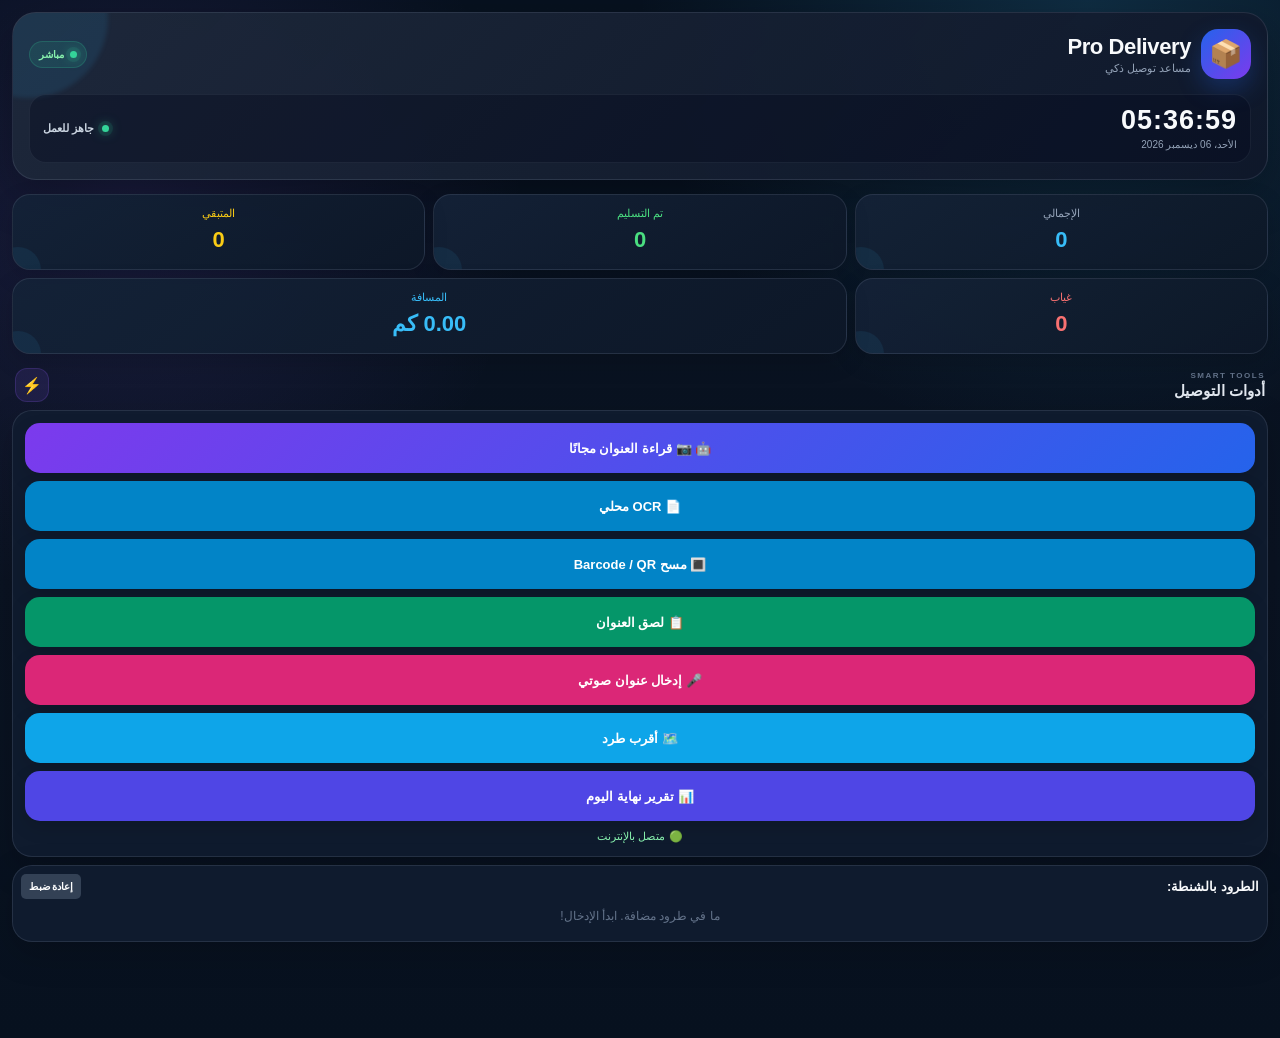
==== index.html @ 8477381c "index.html" ====
<!DOCTYPE html>
<html lang="ar" dir="rtl">

<head>
    <meta charset="UTF-8">

    <meta
        name="viewport"
        content="width=device-width, initial-scale=1.0, maximum-scale=1.0, user-scalable=no"
    >

    <meta
        name="apple-mobile-web-app-capable"
        content="yes"
    >

    <meta
        name="apple-mobile-web-app-status-bar-style"
        content="black-translucent"
    >

    <meta
        name="apple-mobile-web-app-title"
        content="Pro Delivery"
    >

    <title>Pro Delivery - منظم الطرود</title>

    <link
        rel="apple-touch-icon"
        href="https://img.icons8.com/color/192/delivery--v1.png"
    >

    <link
        rel="icon"
        href="https://img.icons8.com/color/48/delivery--v1.png"
    >

    <style>

        * {
            box-sizing: border-box;
        }

        body {
            font-family: Tahoma, Arial, sans-serif;
            background: #0f172a;
            color: #f8fafc;
            margin: 0;
            padding: 8px;
            direction: rtl;
        }

        h1 {
            text-align: center;
            color: #38bdf8;
            font-size: 19px;
            margin: 8px 0 12px;
        }

        .stats-grid {
            display: grid;
            grid-template-columns: repeat(3, 1fr);
            gap: 5px;
            margin-bottom: 8px;
        }

        .stat-box {
            background: #1e293b;
            padding: 7px;
            border-radius: 7px;
            border: 1px solid #334155;
            text-align: center;
            font-size: 11px;
            color: #94a3b8;
        }

        .stat-box span {
            display: block;
            font-size: 15px;
            font-weight: bold;
            color: #38bdf8;
            margin-top: 3px;
        }

        .card {
            background: #1e293b;
            padding: 10px;
            border-radius: 8px;
            margin-bottom: 8px;
            border: 1px solid #334155;
        }

        .action-main-btn {
            display: block;
            width: 100%;
            background: #0284c7;
            color: white;
            text-align: center;
            padding: 11px;
            border-radius: 7px;
            font-weight: bold;
            cursor: pointer;
            font-size: 14px;
            margin-bottom: 6px;
            border: none;
        }

        .action-main-btn:active {
            transform: scale(.98);
        }

        .ai-btn {
            background: linear-gradient(
                135deg,
                #7c3aed,
                #2563eb
            );
        }

        .paste-btn {
            background: #059669;
        }

        .voice-btn {
            background: #db2777;
        }

        .report-btn {
            background: #4f46e5;
        }

        .reset-btn {
            background: #334155;
            color: #ef4444;
            border: 1px solid #475569;
        }

        .loading {
            text-align: center;
            color: #fbbf24;
            font-weight: bold;
            margin-top: 8px;
            font-size: 13px;
            display: none;
        }

        .connection {
            text-align: center;
            font-size: 11px;
            color: #94a3b8;
            margin: 5px 0;
        }

        ul {
            list-style: none;
            padding: 0;
            margin: 0;
        }

        li {
            background: #334155;
            border: 1px solid #475569;
            padding: 9px;
            border-radius: 7px;
            margin-bottom: 8px;
            display: flex;
            flex-direction: column;
            gap: 6px;
        }

        .parcel-info {
            font-size: 12px;
            color: #f1f5f9;
            font-weight: bold;
            display: flex;
            justify-content: space-between;
            align-items: center;
            gap: 5px;
        }

        .address-box {
            font-size: 13px;
            color: #cbd5e1;
            background: #0f172a;
            padding: 7px;
            border-radius: 5px;
            line-height: 1.6;
        }

        .parcel-fields {
            background: #1e293b;
            border-radius: 5px;
            padding: 6px;
            font-size: 11px;
            color: #cbd5e1;
            line-height: 1.7;
        }

        .btn-group {
            display: flex;
            gap: 3px;
            flex-wrap: wrap;
        }

        .action-btn {
            flex: 1;
            padding: 7px 2px;
            border-radius: 5px;
            font-size: 10px;
            font-weight: bold;
            text-align: center;
            text-decoration: none;
            border: none;
            cursor: pointer;
            color: white;
            min-width: 60px;
        }

        .map-btn {
            background: #2563eb;
        }

        .sms-btn {
            background: #d97706;
        }

        .wa-btn {
            background: #16a34a;
        }

        .absent-btn {
            background: #dc2626;
        }

        .deliver-btn {
            background: #15803d;
        }

        .proof-btn {
            background: #7c3aed;
        }

        .edit-btn {
            background: #475569;
        }

        .status-badge {
            font-size: 10px;
            padding: 3px 6px;
            border-radius: 4px;
            background: #475569;
            color: #fff;
            white-space: nowrap;
        }

        .status-delivered {
            background: #15803d;
        }

        .status-absent {
            background: #b91c1c;
        }

        .status-reattempt {
            background: #d97706;
        }

        .proof-img {
            width: 65px;
            height: 65px;
            object-fit: cover;
            border-radius: 5px;
            margin-top: 3px;
            border: 1px solid #64748b;
        }

        .empty {
            text-align: center;
            color: #64748b;
            font-size: 12px;
            margin: 10px 0;
        }

        /* Modal */

        .modal {
            display: none;
            position: fixed;
            z-index: 1000;
            inset: 0;
            background: rgba(0,0,0,.75);
            align-items: center;
            justify-content: center;
            padding: 12px;
        }

        .modal.show {
            display: flex;
        }

        .modal-content {
            background: #1e293b;
            padding: 15px;
            border-radius: 10px;
            width: 100%;
            max-width: 430px;
            max-height: 92vh;
            overflow-y: auto;
            border: 1px solid #475569;
        }

        .modal-content h3 {
            color: #38bdf8;
            margin-top: 0;
            text-align: center;
        }

        .form-group {
            margin-bottom: 8px;
        }

        .form-group label {
            display: block;
            color: #94a3b8;
            font-size: 11px;
            margin-bottom: 3px;
        }

        .form-input {
            width: 100%;
            padding: 9px;
            border-radius: 6px;
            border: 1px solid #475569;
            background: #0f172a;
            color: white;
            font-size: 13px;
            outline: none;
        }

        .form-input:focus {
            border-color: #38bdf8;
        }

        .form-grid {
            display: grid;
            grid-template-columns: 1fr 1fr;
            gap: 6px;
        }

        .modal-actions {
            display: flex;
            gap: 6px;
            margin-top: 10px;
        }

        .modal-btn {
            flex: 1;
            background: #059669;
            color: white;
            border: none;
            padding: 9px;
            border-radius: 6px;
            font-weight: bold;
            cursor: pointer;
        }

        .close-btn {
            background: #dc2626;
        }

        .report-text {
            background: #0f172a;
            padding: 10px;
            border-radius: 6px;
            color: #e2e8f0;
            font-size: 13px;
            text-align: right;
            white-space: pre-line;
            margin-bottom: 12px;
            border: 1px solid #334155;
        }

        /* AI Preview */

        .ai-status {
            background: #0f172a;
            border: 1px solid #475569;
            padding: 8px;
            border-radius: 6px;
            color: #cbd5e1;
            font-size: 11px;
            line-height: 1.6;
            margin-bottom: 8px;
        }

        .next-stop {
            background: #172554;
            border: 1px solid #2563eb;
            border-radius: 7px;
            padding: 8px;
            font-size: 12px;
            line-height: 1.7;
            margin-bottom: 8px;
            display: none;
        }

    
/* =========================================================
           MODERN PRO DELIVERY UI
           Keeps existing IDs, handlers and parcel logic unchanged.
           ========================================================= */

        :root {
            --bg: #07111f;
            --panel: rgba(17, 29, 48, .92);
            --panel-2: rgba(22, 37, 60, .94);
            --line: rgba(148, 163, 184, .16);
            --text: #f8fafc;
            --muted: #94a3b8;
            --blue: #38bdf8;
            --violet: #8b5cf6;
            --green: #34d399;
            --yellow: #fbbf24;
            --pink: #f472b6;
        }

        html {
            background: var(--bg);
            min-height: 100%;
        }

        body {
            min-height: 100vh;
            padding:
                max(10px, env(safe-area-inset-top))
                12px
                calc(88px + env(safe-area-inset-bottom));
            background:
                radial-gradient(circle at 85% 0%, rgba(56,189,248,.16), transparent 30%),
                radial-gradient(circle at 10% 20%, rgba(139,92,246,.13), transparent 28%),
                linear-gradient(180deg, #07111f 0%, #0a1322 55%, #07111f 100%);
            color: var(--text);
        }

        .app-header {
            position: relative;
            overflow: hidden;
            margin: 2px 0 14px;
            padding: 16px;
            border: 1px solid rgba(148,163,184,.16);
            border-radius: 24px;
            background:
                linear-gradient(135deg, rgba(30,41,59,.94), rgba(15,23,42,.90));
            box-shadow: 0 16px 45px rgba(0,0,0,.25);
        }

        .app-header::after {
            content: "";
            position: absolute;
            width: 160px;
            height: 160px;
            border-radius: 50%;
            left: -65px;
            top: -75px;
            background: rgba(56,189,248,.10);
            filter: blur(2px);
        }

        .brand-row,
        .time-panel {
            position: relative;
            z-index: 1;
            display: flex;
            align-items: center;
            justify-content: space-between;
            gap: 10px;
        }

        .brand-row {
            margin-bottom: 15px;
        }

        .brand-icon {
            width: 50px;
            height: 50px;
            display: grid;
            place-items: center;
            flex: 0 0 50px;
            border-radius: 17px;
            font-size: 27px;
            background: linear-gradient(135deg, #2563eb, #7c3aed);
            box-shadow: 0 10px 25px rgba(37,99,235,.28);
        }

        .brand-copy {
            flex: 1;
            text-align: right;
        }

        .brand-title {
            font-size: 22px;
            font-weight: 900;
            letter-spacing: -.4px;
        }

        .brand-subtitle {
            margin-top: 2px;
            color: var(--muted);
            font-size: 11px;
        }

        .live-badge {
            display: flex;
            align-items: center;
            gap: 6px;
            padding: 7px 9px;
            border-radius: 999px;
            background: rgba(52,211,153,.10);
            border: 1px solid rgba(52,211,153,.20);
            color: #86efac;
            font-size: 10px;
            font-weight: 800;
            white-space: nowrap;
        }

        .live-badge span,
        .status-dot {
            width: 7px;
            height: 7px;
            border-radius: 50%;
            background: var(--green);
            box-shadow: 0 0 0 4px rgba(52,211,153,.10), 0 0 12px rgba(52,211,153,.7);
        }

        .time-panel {
            padding: 12px 13px;
            border-radius: 17px;
            background: rgba(2,6,23,.30);
            border: 1px solid rgba(148,163,184,.10);
        }

        .live-time {
            font-size: 27px;
            line-height: 1;
            font-weight: 900;
            letter-spacing: 1px;
            direction: ltr;
            text-align: right;
        }

        .live-date {
            margin-top: 5px;
            color: var(--muted);
            font-size: 10px;
        }

        .driver-status {
            display: flex;
            align-items: center;
            gap: 8px;
            color: #cbd5e1;
            font-size: 11px;
            font-weight: 700;
        }

        .stats-grid {
            gap: 8px;
            margin-bottom: 14px;
        }

        .stat-box {
            position: relative;
            overflow: hidden;
            min-height: 76px;
            padding: 12px 8px;
            border-radius: 18px;
            border: 1px solid var(--line);
            background: linear-gradient(145deg, rgba(20,34,55,.96), rgba(13,24,40,.96));
            box-shadow: 0 8px 24px rgba(0,0,0,.14);
            font-size: 11px;
        }

        .stat-box::before {
            content: "";
            position: absolute;
            width: 46px;
            height: 46px;
            border-radius: 50%;
            left: -18px;
            bottom: -24px;
            background: rgba(56,189,248,.08);
        }

        .stat-box span {
            font-size: 22px;
            margin-top: 7px;
        }

        .section-heading {
            display: flex;
            align-items: center;
            justify-content: space-between;
            margin: 3px 3px 8px;
            color: #e2e8f0;
        }

        .section-heading > div {
            display: flex;
            flex-direction: column;
            gap: 2px;
        }

        .section-kicker {
            color: #64748b;
            font-size: 8px;
            font-weight: 900;
            letter-spacing: 1.5px;
        }

        .section-heading strong {
            font-size: 15px;
        }

        .section-icon {
            width: 34px;
            height: 34px;
            display: grid;
            place-items: center;
            border-radius: 12px;
            background: rgba(139,92,246,.12);
            border: 1px solid rgba(139,92,246,.20);
        }

        .card {
            border-radius: 20px;
            border: 1px solid var(--line);
            background: var(--panel);
            box-shadow: 0 12px 35px rgba(0,0,0,.18);
            backdrop-filter: blur(14px);
        }

        .tools-card {
            padding: 12px;
        }

        .action-main-btn {
            min-height: 50px;
            margin-bottom: 8px;
            padding: 12px 14px;
            border-radius: 15px;
            font-size: 13px;
            box-shadow: 0 7px 18px rgba(0,0,0,.13);
            transition: transform .15s ease, filter .15s ease;
        }

        .action-main-btn:hover {
            filter: brightness(1.08);
        }

        .action-main-btn:active {
            transform: translateY(1px) scale(.985);
        }

        .loading {
            padding: 9px;
            border-radius: 12px;
            background: rgba(251,191,36,.08);
        }

        .connection {
            margin: 9px 0 1px;
            color: #86efac;
        }

        .next-stop {
            border-radius: 18px;
            margin: 10px 0;
            box-shadow: 0 10px 30px rgba(0,0,0,.18);
        }

        .navigation-card {
            padding: 12px;
        }

        .nav-title {
            display: flex;
            justify-content: space-between;
            align-items: baseline;
            margin: 0 3px 10px;
        }

        .nav-title span {
            font-size: 15px;
            font-weight: 900;
        }

        .nav-title small {
            color: var(--muted);
            font-size: 9px;
        }

        .parcel-nav-grid {
            display: grid;
            grid-template-columns: repeat(4, 1fr);
            gap: 7px;
        }

        .nav-tile {
            min-width: 0;
            min-height: 70px;
            padding: 8px 4px;
            border: 1px solid transparent;
            border-radius: 16px;
            color: #f8fafc;
            display: flex;
            flex-direction: column;
            align-items: center;
            justify-content: center;
            gap: 5px;
            font: inherit;
            font-size: 10px;
            font-weight: 800;
            cursor: pointer;
            transition: transform .15s ease, filter .15s ease;
        }

        .nav-tile:active {
            transform: scale(.96);
        }

        .nav-tile-icon {
            font-size: 21px;
            line-height: 1;
        }

        .nav-route {
            background: linear-gradient(145deg, #1d4ed8, #2563eb);
        }

        .nav-today {
            background: linear-gradient(145deg, #047857, #0f766e);
        }

        .nav-all {
            background: linear-gradient(145deg, #334155, #475569);
        }

        .nav-history {
            background: linear-gradient(145deg, #6d28d9, #7c3aed);
        }

        #filteredParcelView {
            border-top: 1px solid var(--line);
            padding-top: 10px;
        }

        li {
            border-radius: 16px;
            border: 1px solid rgba(148,163,184,.13);
            background: linear-gradient(145deg, rgba(30,41,59,.95), rgba(15,23,42,.92));
            box-shadow: 0 8px 22px rgba(0,0,0,.12);
        }

        .filter-card {
            border-radius: 15px;
            background: rgba(30,41,59,.78);
            border-color: rgba(148,163,184,.12);
        }

        .route-mini {
            border-radius: 12px;
            background: rgba(30,64,175,.22);
            border-color: rgba(59,130,246,.30);
        }

        /* Compact phones */
        @media (max-width: 380px) {
            body {
                padding-left: 9px;
                padding-right: 9px;
            }

            .brand-title {
                font-size: 19px;
            }

            .live-time {
                font-size: 24px;
            }

            .nav-tile {
                min-height: 64px;
                font-size: 9px;
            }

            .nav-tile-icon {
                font-size: 19px;
            }
        }

    
    </style>
</head>


<body>

    <header class="app-header">
        <div class="brand-row">
            <div class="brand-icon">📦</div>
            <div class="brand-copy">
                <div class="brand-title">Pro Delivery</div>
                <div class="brand-subtitle">مساعد توصيل ذكي</div>
            </div>
            <div class="live-badge"><span></span> مباشر</div>
        </div>
        <div class="time-panel">
            <div>
                <div id="liveTime" class="live-time">--:--</div>
                <div id="liveDate" class="live-date">---</div>
            </div>
            <div class="driver-status">
                <span class="status-dot"></span>
                جاهز للعمل
            </div>
        </div>
    </header>


    <!-- الإحصائيات -->

    <div class="stats-grid">

        <div class="stat-box">
            الإجمالي
            <span id="totalCount">0</span>
        </div>

        <div
            class="stat-box"
            style="color:#4ade80;"
        >
            تم التسليم
            <span
                id="deliveredCount"
                style="color:#4ade80;"
            >
                0
            </span>
        </div>

        <div
            class="stat-box"
            style="color:#facc15;"
        >
            المتبقي
            <span
                id="remainingCount"
                style="color:#facc15;"
            >
                0
            </span>
        </div>

        <div
            class="stat-box"
            style="color:#f87171;"
        >
            غياب
            <span
                id="absentCount"
                style="color:#f87171;"
            >
                0
            </span>
        </div>

        <div
            class="stat-box"
            style="color:#38bdf8; grid-column:span 2;"
        >
            المسافة
            <span
                id="distanceKm"
                style="color:#38bdf8;"
            >
                0.00 كم
            </span>
        </div>

    </div>


    <!-- التحكم -->

    <div class="section-heading">
        <div>
            <span class="section-kicker">SMART TOOLS</span>
            <strong>أدوات التوصيل</strong>
        </div>
        <span class="section-icon">⚡</span>
    </div>

    <div class="card tools-card">

        <!-- AI Camera -->

        <button
            id="aiScanBtn"
            class="action-main-btn ai-btn"
        >
            🤖 📷 قراءة العنوان مجانًا
        </button>

        <input
            id="aiCameraInput"
            type="file"
            accept="image/*"
            capture="environment"
            hidden
        >


        <!-- OCR محلي احتياطي -->

        <input
            type="file"
            id="parcelImage"
            accept="image/*"
            capture="environment"
            hidden
            onchange="processImage(event)"
        >

        <button
            class="action-main-btn"
            onclick="document.getElementById('parcelImage').click()"
        >
            📄 OCR محلي
        </button>


        <!-- Barcode -->

        <button
            id="scanBarcodeBtn"
            class="action-main-btn"
            onclick="scanBarcode()"
        >
            🔳 مسح Barcode / QR
        </button>


        <!-- Clipboard -->

        <button
            class="action-main-btn paste-btn"
            onclick="pasteFromClipboard()"
        >
            📋 لصق العنوان
        </button>


        <!-- Voice -->

        <button
            class="action-main-btn voice-btn"
            onclick="startVoiceInput()"
        >
            🎤 إدخال عنوان صوتي
        </button>


        <!-- Optimize -->

        <button
            class="action-main-btn"
            style="background:#0ea5e9;"
            onclick="optimizeRoute()"
        >
            🗺️ أقرب طرد
        </button>


        <!-- Report -->

        <button
            class="action-main-btn report-btn"
            onclick="generateReport()"
        >
            📊 تقرير نهاية اليوم
        </button>


        <div
            id="loading"
            class="loading"
        >
            ⏳ جاري قراءة البيانات...
        </div>


        <div
            id="connectionStatus"
            class="connection"
        >
            🟢 التطبيق جاهز
        </div>

    </div>


    <!-- التالي -->

    <div
        id="nextStop"
        class="next-stop"
    ></div>


    <!-- الطرود -->

    <div
        class="card"
        style="padding:8px;"
    >

        <div
            style="
                display:flex;
                justify-content:space-between;
                align-items:center;
                margin-bottom:6px;
            "
        >

            <h3
                style="
                    margin:0;
                    font-size:13px;
                "
            >
                الطرود بالشنطة:
            </h3>

            <button
                class="action-btn reset-btn"
                style="flex:none;"
                onclick="clearAllData()"
            >
                إعادة ضبط
            </button>

        </div>


        <ul id="parcelsList">

            <p
                class="empty"
                id="emptyMsg"
            >
                ما في طرود مضافة. ابدأ الإدخال!
            </p>

        </ul>

    </div>


    <!-- Modal إضافة/تعديل طرد -->

    <div
        id="parcelModal"
        class="modal"
    >

        <div class="modal-content">

            <h3>
                📦 بيانات الطرد
            </h3>


            <input
                type="hidden"
                id="editIndex"
            >


            <div class="form-group">

                <label>
                    Barcode / QR
                </label>

                <input
                    id="fBarcode"
                    class="form-input"
                    type="text"
                    placeholder="رقم الشحنة"
                >

            </div>


            <div class="form-group">

                <label>
                    الاسم
                </label>

                <input
                    id="fName"
                    class="form-input"
                    type="text"
                    placeholder="اسم المستلم"
                >

            </div>


            <div class="form-group">

                <label>
                    الشارع
                </label>

                <input
                    id="fStreet"
                    class="form-input"
                    type="text"
                    placeholder="St.-Heinrich-Straße"
                >

            </div>


            <div class="form-grid">

                <div class="form-group">

                    <label>
                        Haus
                    </label>

                    <input
                        id="fHouse"
                        class="form-input"
                        type="text"
                        placeholder="28"
                    >

                </div>


                <div class="form-group">

                    <label>
                        PLZ
                    </label>

                    <input
                        id="fZip"
                        class="form-input"
                        type="text"
                        inputmode="numeric"
                        placeholder="37081"
                    >

                </div>

            </div>


            <div class="form-group">

                <label>
                    المدينة
                </label>

                <input
                    id="fCity"
                    class="form-input"
                    type="text"
                    placeholder="Göttingen"
                >

            </div>


            <div class="form-group">

                <label>
                    الهاتف
                </label>

                <input
                    id="fPhone"
                    class="form-input"
                    type="tel"
                    placeholder="+49..."
                >

            </div>


            <div class="form-group">

                <label>
                    ملاحظات
                </label>

                <textarea
                    id="fNotes"
                    class="form-input"
                    rows="3"
                    placeholder="ملاحظات..."
                ></textarea>

            </div>


            <div
                class="modal-actions"
            >

                <button
                    class="modal-btn"
                    onclick="saveParcelForm()"
                >
                    ✅ حفظ
                </button>

                <button
                    class="modal-btn close-btn"
                    onclick="closeParcelModal()"
                >
                    إلغاء
                </button>

            </div>

        </div>

    </div>


    <!-- Report -->

    <div
        id="reportModal"
        class="modal"
    >

        <div class="modal-content">

            <h3>
                📊 تقرير إنجاز اليوم
            </h3>

            <div
                id="reportBox"
                class="report-text"
            ></div>

            <div class="modal-actions">

                <button
                    class="modal-btn"
                    onclick="copyReport()"
                >
                    📋 نسخ
                </button>

                <button
                    class="modal-btn close-btn"
                    onclick="closeReportModal()"
                >
                    إغلاق
                </button>

            </div>

        </div>

    </div>


<script>

/* =====================================================
   DATABASE / DATA
===================================================== */

let parcels =
    JSON.parse(
        localStorage.getItem(
            "saved_parcels"
        )
    ) || [];

let totalDistance =
    parseFloat(
        localStorage.getItem(
            "saved_distance"
        )
    ) || 0;

let lastLat =
    parseFloat(
        localStorage.getItem(
            "last_lat"
        )
    ) || null;

let lastLon =
    parseFloat(
        localStorage.getItem(
            "last_lon"
        )
    ) || null;


/* =====================================================
   INITIALIZE
===================================================== */

updateUI();
initTracker();
initAI();


/* =====================================================
   FREE LOCAL DOCUMENT SCANNER
   - No OpenAI
   - No Cloudflare
   - OCR runs in the browser
===================================================== */

let localOCRWorker = null;
let localOCRPromise = null;
let zxingPromise = null;


function initAI() {

    const button = document.getElementById("aiScanBtn");
    const input = document.getElementById("aiCameraInput");

    if (!button || !input) return;

    button.addEventListener("click", () => input.click());

    input.addEventListener("change", async event => {

        const file = event.target.files?.[0];
        event.target.value = "";

        if (!file) return;

        await runLocalDocumentScan(file, button);
    });
}


async function runLocalDocumentScan(file, button) {

    showLoading(true);
    button.disabled = true;
    button.innerText = "📷 جاري قراءة الورقة محليًا...";

    try {

        const result = await scanDocumentLocally(file);

        openParcelForm(result);

    } catch (error) {

        console.error("LOCAL SCANNER ERROR", error);

        alert(
            "تعذر قراءة الورقة:\n\n" +
            (error?.message || "خطأ غير معروف")
        );

    } finally {

        showLoading(false);
        button.disabled = false;
        button.innerText = "🤖 📷 قراءة العنوان مجانًا";
    }
}


async function loadTesseractScript() {

    if (window.Tesseract) return window.Tesseract;

    return new Promise((resolve, reject) => {

        const script = document.createElement("script");
        script.src = "https://cdn.jsdelivr.net/npm/tesseract.js@7.0.0/dist/tesseract.min.js";
        script.async = true;

        script.onload = () => resolve(window.Tesseract);
        script.onerror = () => reject(
            new Error("تعذر تحميل محرك OCR. تأكد من اتصال الإنترنت.")
        );

        document.head.appendChild(script);
    });
}


async function getOCRWorker() {

    if (localOCRWorker) return localOCRWorker;
    if (localOCRPromise) return localOCRPromise;

    localOCRPromise = (async () => {

        const TesseractLib = await loadTesseractScript();

        // German + English is appropriate for German delivery labels.
        const worker = await TesseractLib.createWorker("deu+eng", 1, {
            logger: message => {

                if (message?.status === "recognizing text" && message.progress) {

                    const percent = Math.round(message.progress * 100);

                    const loading = document.getElementById("loading");
                    if (loading) {
                        loading.innerText =
                            `⏳ جاري قراءة الورقة محليًا... ${percent}%`;
                    }
                }
            }
        });

        localOCRWorker = worker;
        return worker;

    })();

    try {
        return await localOCRPromise;
    } catch (error) {
        localOCRPromise = null;
        throw error;
    }
}


function loadImage(file) {

    return new Promise((resolve, reject) => {

        const reader = new FileReader();
        const img = new Image();

        reader.onload = () => {
            img.onload = () => resolve(img);
            img.onerror = () => reject(new Error("تعذر فتح الصورة."));
            img.src = reader.result;
        };

        reader.onerror = () => reject(new Error("تعذر قراءة الصورة."));
        reader.readAsDataURL(file);
    });
}


function makeOCRCanvas(img, mode = "normal") {

    const maxSide = 3000;
    const longest = Math.max(img.naturalWidth, img.naturalHeight);
    const scale = Math.min(1, maxSide / longest);

    const canvas = document.createElement("canvas");
    canvas.width = Math.max(1, Math.round(img.naturalWidth * scale));
    canvas.height = Math.max(1, Math.round(img.naturalHeight * scale));

    const ctx = canvas.getContext("2d", { alpha: false });
    ctx.imageSmoothingEnabled = true;
    ctx.imageSmoothingQuality = "high";

    ctx.drawImage(img, 0, 0, canvas.width, canvas.height);

    if (mode === "normal") return canvas;

    const imageData = ctx.getImageData(0, 0, canvas.width, canvas.height);
    const px = imageData.data;

    for (let i = 0; i < px.length; i += 4) {

        const r = px[i];
        const g = px[i + 1];
        const b = px[i + 2];

        let gray =
            0.299 * r +
            0.587 * g +
            0.114 * b;

        if (mode === "contrast") {
            gray = Math.max(0, Math.min(255, (gray - 128) * 1.65 + 128));
        }

        if (mode === "threshold") {
            gray = gray > 165 ? 255 : 0;
        }

        px[i] = gray;
        px[i + 1] = gray;
        px[i + 2] = gray;
    }

    ctx.putImageData(imageData, 0, 0);

    return canvas;
}


async function recognizeOCR(worker, image, label) {

    const loading = document.getElementById("loading");
    if (loading) loading.innerText = `⏳ ${label}`;

    const result = await worker.recognize(image);

    return {
        text: String(result?.data?.text || "").trim(),
        confidence: Number(result?.data?.confidence || 0)
    };
}


function scoreOCR(text, confidence) {

    let score = confidence;

    if (/\b\d{5}\b/.test(text)) score += 35;
    if (/\b(Göttingen|Goettingen|Berlin|Hamburg|München|Munich|Köln|Frankfurt)\b/i.test(text)) score += 10;
    if (/\b(Herr|Frau)\b/i.test(text)) score += 4;
    if (/\d+[a-zA-Z]?\s*$/m.test(text)) score += 12;
    if (/Straße|Strasse|Str\.|Weg|Allee|Platz|Ring|Gasse/i.test(text)) score += 15;

    return score;
}


async function scanDocumentLocally(file) {

    const worker = await getOCRWorker();
    const img = await loadImage(file);

    // Two passes give a useful accuracy boost on photographed paper:
    // a normal image and a contrast-enhanced image.
    const canvases = [
        makeOCRCanvas(img, "normal"),
        makeOCRCanvas(img, "contrast")
    ];

    const results = [];

    for (let i = 0; i < canvases.length; i++) {

        const result = await recognizeOCR(
            worker,
            canvases[i],
            i === 0
                ? "جاري قراءة النص..."
                : "جاري تحسين القراءة..."
        );

        if (result.text) results.push(result);
    }

    if (!results.length) {
        throw new Error(
            "لم يتمكن OCR من قراءة النص. صوّر الورقة بشكل مستقيم وبإضاءة جيدة."
        );
    }

    results.sort(
        (a, b) => scoreOCR(b.text, b.confidence) - scoreOCR(a.text, a.confidence)
    );

    const best = results[0];
    const parsed = parseAddressText(best.text);

    // Try QR/barcode directly from the original photo as well.
    try {
        const code = await detectBarcodeFromImage(file);
        if (code) parsed.barcode = code;
    } catch (error) {
        console.debug("Barcode image detection unavailable:", error);
    }

    parsed.raw_text = best.text;
    parsed.ocr_confidence = Math.round(best.confidence);

    return parsed;
}


function parseAddressText(text) {

    const clean = String(text || "")
        .replace(/\r/g, "")
        .replace(/[|]/g, " ")
        .replace(/[\t]+/g, " ")
        .replace(/ {2,}/g, " ");

    const lines = clean
        .split("\n")
        .map(x => x.replace(/^[\s•·,;:]+|[\s•·,;:]+$/g, "").trim())
        .filter(x => x.length >= 2);

    const zipMatch = clean.match(/\b(\d{5})\b/);
    const zip = zipMatch ? zipMatch[1] : "";

    let city = "";
    let zipLineIndex = -1;

    if (zip) {

        zipLineIndex = lines.findIndex(line => line.includes(zip));

        const zipLine = zipLineIndex >= 0 ? lines[zipLineIndex] : "";
        const afterZip = zipLine
            .replace(zip, "")
            .replace(/^[\s,.-]+/, "")
            .trim();

        if (afterZip && !/^\d+$/.test(afterZip)) {
            city = normalizeGerman(afterZip);
        }
    }

    // If the city is on the line after the PLZ, use it.
    if (!city && zipLineIndex >= 0 && lines[zipLineIndex + 1]) {
        const candidate = lines[zipLineIndex + 1].trim();
        if (
            candidate.length >= 2 &&
            !/^(Datum|Date|Zeichen|Ihr|Ihre|Herr|Frau)\b/i.test(candidate)
        ) {
            city = normalizeGerman(candidate);
        }
    }

    let street = "";
    let house = "";
    let streetIndex = -1;

    // German street/address line: "St.-Heinrich-Straße 28", "Hauptstr. 12a", etc.
    const streetRegex = /^(.+?)\s+(\d+[a-zA-Z]?\s*(?:[-/]\s*\d+[a-zA-Z]?)?)\s*$/;

    for (let i = 0; i < lines.length; i++) {

        const candidate = lines[i]
            .replace(/^(Herr|Frau)\s+/i, "")
            .trim();

        const match = candidate.match(streetRegex);

        if (!match) continue;

        const possibleStreet = match[1].trim();

        if (
            /straße|strasse|str\.?\b|weg\b|allee\b|platz\b|ring\b|gasse\b|chaussee\b|ufer\b/i.test(possibleStreet) ||
            /[.-]/.test(possibleStreet)
        ) {
            street = normalizeGerman(possibleStreet);
            house = match[2].replace(/\s+/g, "").trim();
            streetIndex = i;
            break;
        }
    }

    // Fallback: any line ending with a house number.
    if (!street) {
        for (let i = 0; i < lines.length; i++) {
            const match = lines[i].match(streetRegex);
            if (match) {
                street = normalizeGerman(match[1]);
                house = match[2].replace(/\s+/g, "");
                streetIndex = i;
                break;
            }
        }
    }

    // Strong fallback for a PLZ + city embedded in the full OCR text.
    if (!city && zip) {
        const cityMatch = clean.match(new RegExp(
            "\\b" + zip + "\\s+([A-Za-zÄÖÜäöüßÀ-ÿ][A-Za-zÄÖÜäöüßÀ-ÿ .-]{2,})"
        ));
        if (cityMatch) city = normalizeGerman(cityMatch[1]);
    }

    // Phone numbers.
    const phoneMatch = clean.match(
        /(?:\+49|0049|0)\s*(?:\(?\d{2,5}\)?[\s./-]*)\d[\d\s./-]{5,}\d/g
    );

    const phone = phoneMatch
        ? phoneMatch[0].replace(/\s{2,}/g, " ").trim()
        : "";

    // The recipient is usually immediately before the street line.
    let name = "";

    if (streetIndex > 0) {

        for (let i = streetIndex - 1; i >= 0; i--) {

            let candidate = lines[i]
                .replace(/^(Herr|Frau)\s*/i, "")
                .trim();

            if (!candidate) continue;

            if (/^(STADT|FACHBEREICH|DATUM|ZEICHEN|IHR|IHRE|SEHR|BETREFF|AN|VON)\b/i.test(candidate)) {
                continue;
            }

            if (/\d{5}/.test(candidate)) continue;

            name = candidate;
            break;
        }
    }

    if (!name) {

        const herrLine = lines.find(x => /^(Herr|Frau)\b/i.test(x));

        if (herrLine) {
            name = herrLine.replace(/^(Herr|Frau)\s*/i, "").trim();
        }
    }

    // Remove obvious OCR noise from the name.
    name = name.replace(/^[:;,.\-]+|[:;,.\-]+$/g, "").trim();

    return {
        name,
        street,
        house,
        zip,
        city,
        phone,
        barcode: "",
        raw_text: clean
    };
}


function normalizeGerman(value) {

    return String(value || "")
        .replace(/\bGoettingen\b/gi, "Göttingen")
        .replace(/\bStrasse\b/gi, "Straße")
        .replace(/\bStr\s*\.?\b/gi, "Str.")
        .replace(/\s+/g, " ")
        .trim();
}


async function detectBarcodeFromImage(file) {

    // Native BarcodeDetector when available.
    if ("BarcodeDetector" in window) {

        try {

            const supported = await BarcodeDetector.getSupportedFormats();

            const preferred = [
                "qr_code",
                "code_128",
                "code_39",
                "code_93",
                "ean_13",
                "ean_8",
                "itf",
                "pdf417",
                "data_matrix",
                "aztec",
                "upc_a",
                "upc_e"
            ];

            const formats = preferred.filter(x => supported.includes(x));

            if (formats.length) {

                const detector = new BarcodeDetector({ formats });
                const bitmap = await createImageBitmap(file);
                const codes = await detector.detect(bitmap);

                if (bitmap.close) bitmap.close();

                if (codes?.[0]?.rawValue) {
                    return codes[0].rawValue;
                }
            }

        } catch (error) {
            console.debug("Native barcode detector failed:", error);
        }
    }

    // QR fallback for browsers without BarcodeDetector.
    try {

        const jsQR = await loadJsQR();
        const img = await loadImage(file);
        const canvas = makeOCRCanvas(img, "normal");
        const ctx = canvas.getContext("2d", { willReadFrequently: true });
        const imageData = ctx.getImageData(0, 0, canvas.width, canvas.height);
        const code = jsQR(imageData.data, imageData.width, imageData.height, {
            inversionAttempts: "attemptBoth"
        });

        if (code?.data) return code.data;

    } catch (error) {
        console.debug("QR fallback failed:", error);
    }

    return "";
}


function loadJsQR() {

    if (window.jsQR) return Promise.resolve(window.jsQR);

    return new Promise((resolve, reject) => {

        const script = document.createElement("script");
        script.src = "https://cdn.jsdelivr.net/npm/jsqr@1.4.0/dist/jsQR.js";
        script.async = true;
        script.onload = () => resolve(window.jsQR);
        script.onerror = () => reject(new Error("تعذر تحميل قارئ QR."));
        document.head.appendChild(script);
    });
}


/* =====================================================
   OPEN PARCEL FORM
===================================================== */


function openParcelForm(
    data = {}
) {

    document.getElementById(
        "editIndex"
    ).value = "";


    document.getElementById(
        "fBarcode"
    ).value =
        data.barcode || "";


    document.getElementById(
        "fName"
    ).value =
        data.name || "";


    document.getElementById(
        "fStreet"
    ).value =
        data.street || "";


    document.getElementById(
        "fHouse"
    ).value =
        data.house || "";


    document.getElementById(
        "fZip"
    ).value =
        data.zip || "";


    document.getElementById(
        "fCity"
    ).value =
        data.city || "";


    document.getElementById(
        "fPhone"
    ).value =
        data.phone || "";


    document.getElementById(
        "fNotes"
    ).value =
        data.notes || "";


    document.getElementById(
        "parcelModal"
    ).classList.add(
        "show"
    );
}


function saveParcelForm() {
    normalizeParcelFormFields();


    const index =
        document.getElementById(
            "editIndex"
        ).value;


    const parcel = {

        id:
            index !== ""
                ? parcels[index].id
                : Date.now(),

        name:
            document.getElementById(
                "fName"
            ).value.trim(),

        street:
            document.getElementById(
                "fStreet"
            ).value.trim(),

        house:
            document.getElementById(
                "fHouse"
            ).value.trim(),

        zip:
            document.getElementById(
                "fZip"
            ).value.trim(),

        city:
            document.getElementById(
                "fCity"
            ).value.trim(),

        phone:
            document.getElementById(
                "fPhone"
            ).value.trim(),

        barcode:
            document.getElementById(
                "fBarcode"
            ).value.trim(),

        notes:
            document.getElementById(
                "fNotes"
            ).value.trim(),

        status:
            index !== ""
                ? parcels[index].status
                : "pending",

        proofUrl:
            index !== ""
                ? parcels[index].proofUrl
                : null
    };


    if (
        !parcel.street &&
        !parcel.city &&
        !parcel.name
    ) {

        alert(
            "أدخل على الأقل الاسم أو العنوان."
        );

        return;
    }


    if (index !== "") {

        parcels[index] =
            parcel;

    } else {

        parcels.push(
            parcel
        );

    }


    saveAndSync();

    closeParcelModal();
}


function closeParcelModal() {

    document.getElementById(
        "parcelModal"
    ).classList.remove(
        "show"
    );
}


/* =====================================================
   GPS
===================================================== */

function initTracker() {

    if (
        "geolocation"
        in navigator
    ) {

        navigator.geolocation.watchPosition(

            position => {

                const currentLat =
                    position.coords.latitude;

                const currentLon =
                    position.coords.longitude;


                if (
                    lastLat !== null &&
                    lastLon !== null
                ) {

                    const distance =
                        calculateDistance(
                            lastLat,
                            lastLon,
                            currentLat,
                            currentLon
                        );


                    if (
                        distance > 0.005 &&
                        distance < 2.0
                    ) {

                        totalDistance +=
                            distance;

                        localStorage.setItem(
                            "saved_distance",
                            totalDistance
                        );

                        updateUI();
                    }
                }


                lastLat =
                    currentLat;

                lastLon =
                    currentLon;


                localStorage.setItem(
                    "last_lat",
                    lastLat
                );

                localStorage.setItem(
                    "last_lon",
                    lastLon
                );

            },

            error => {

                console.log(
                    "GPS:",
                    error
                );

            },

            {
                enableHighAccuracy:
                    true,

                maximumAge:
                    5000,

                timeout:
                    15000
            }
        );
    }
}


function haversineDistanceKm(lat1, lon1, lat2, lon2) {
    const aLat = Number(lat1);
    const aLon = Number(lon1);
    const bLat = Number(lat2);
    const bLon = Number(lon2);

    // Reject invalid coordinates before doing any math.
    if (
        !Number.isFinite(aLat) || !Number.isFinite(aLon) ||
        !Number.isFinite(bLat) || !Number.isFinite(bLon) ||
        Math.abs(aLat) > 90 || Math.abs(bLat) > 90 ||
        Math.abs(aLon) > 180 || Math.abs(bLon) > 180
    ) {
        return NaN;
    }

    const toRad = deg => deg * Math.PI / 180;
    const dLat = toRad(bLat - aLat);
    const dLon = toRad(bLon - aLon);

    const sinLat = Math.sin(dLat / 2);
    const sinLon = Math.sin(dLon / 2);

    const h =
        sinLat * sinLat +
        Math.cos(toRad(aLat)) *
        Math.cos(toRad(bLat)) *
        sinLon * sinLon;

    return 6371 * 2 * Math.atan2(Math.sqrt(h), Math.sqrt(1 - h));
}


function deg2rad(deg) {

    return (
        deg *
        (Math.PI / 180)
    );
}


/* =====================================================
   LOCAL OCR / CAMERA
===================================================== */

async function processImage(event) {

    const file = event.target.files?.[0];
    event.target.value = "";

    if (!file) return;

    const button = document.getElementById("aiScanBtn");
    await runLocalDocumentScan(file, button || { disabled:false, innerText:"" });
}


/* =====================================================
   CLIPBOARD
===================================================== */

async function pasteFromClipboard() {

    try {

        const text =
            await navigator
                .clipboard
                .readText();


        if (
            text &&
            text.trim()
        ) {

            const parsed =
                parseAddressText(
                    text.trim()
                );


            openParcelForm(
                parsed
            );

        } else {

            alert(
                "الحافظة فارغة."
            );
        }

    } catch {

        alert(
            "المتصفح يمنع قراءة الحافظة."
        );
    }
}


/* =====================================================
   VOICE
===================================================== */

function startVoiceInput() {

    const SpeechRecognition =
        window.SpeechRecognition ||
        window.webkitSpeechRecognition;


    if (
        !SpeechRecognition
    ) {

        alert(
            "متصفحك لا يدعم الإدخال الصوتي."
        );

        return;
    }


    const recognition =
        new SpeechRecognition();


    recognition.lang =
        "de-DE";


    recognition.onstart =
        () => {

            alert(
                "تكلم الآن..."
            );
        };


    recognition.onresult =
        event => {

            const text =
                event.results[0][0]
                    .transcript;


            openParcelForm({
                ...parseAddressText(
                    text
                ),
                raw_text:
                    text
            });
        };


    recognition.start();
}


/* =====================================================
   BARCODE / QR
===================================================== */

async function scanBarcode() {

    // First try native BarcodeDetector for a fast scanner.
    if ("BarcodeDetector" in window) {

        try {

            const supported = await BarcodeDetector.getSupportedFormats();

            const preferred = [
                "qr_code",
                "code_128",
                "code_39",
                "code_93",
                "ean_13",
                "ean_8",
                "itf",
                "pdf417",
                "data_matrix",
                "aztec",
                "upc_a",
                "upc_e"
            ];

            const formats = preferred.filter(x => supported.includes(x));

            if (formats.length) {
                await scanBarcodeNative(formats);
                return;
            }

        } catch (error) {
            console.debug("Native barcode scanner unavailable:", error);
        }
    }

    // Multi-format fallback for iPhone/Safari and browsers without BarcodeDetector.
    try {
        await scanBarcodeWithZXing();
    } catch (error) {
        alert(
            "تعذر تشغيل قارئ QR/Barcode.\n\n" +
            (error?.message || "تأكد من السماح بالكاميرا والاتصال بالإنترنت.")
        );
    }
}


async function scanBarcodeNative(formats) {

    const stream = await navigator.mediaDevices.getUserMedia({
        video: {
            facingMode: { ideal: "environment" },
            width: { ideal: 1920 },
            height: { ideal: 1080 }
        }
    });

    const video = document.createElement("video");

    Object.assign(video.style, {
        position: "fixed",
        inset: "0",
        width: "100%",
        height: "100%",
        objectFit: "cover",
        zIndex: "9999",
        background: "#000"
    });

    video.autoplay = true;
    video.playsInline = true;
    video.muted = true;
    video.srcObject = stream;

    const hint = document.createElement("div");
    hint.innerText = "وجّه الكاميرا إلى QR / Barcode — اضغط للرجوع";
    Object.assign(hint.style, {
        position: "fixed",
        top: "20px",
        left: "15px",
        right: "15px",
        zIndex: "10000",
        color: "white",
        background: "rgba(0,0,0,.65)",
        padding: "12px",
        borderRadius: "10px",
        textAlign: "center",
        fontWeight: "bold"
    });

    document.body.appendChild(video);
    document.body.appendChild(hint);

    const close = () => {
        stream.getTracks().forEach(track => track.stop());
        video.remove();
        hint.remove();
    };

    hint.addEventListener("click", close);

    await video.play().catch(() => {});

    const detector = new BarcodeDetector({ formats });
    let stopped = false;

    const scan = async () => {

        if (stopped) return;

        try {
            const codes = await detector.detect(video);

            if (codes?.length) {
                stopped = true;
                const value = codes[0].rawValue || "";
                close();
                openParcelForm({ barcode: value });
                return;
            }
        } catch (_) {}

        requestAnimationFrame(scan);
    };

    scan();
}


async function loadZXing() {

    if (window.ZXingBrowser) return window.ZXingBrowser;
    if (zxingPromise) return zxingPromise;

    zxingPromise = new Promise((resolve, reject) => {

        const script = document.createElement("script");
        script.src = "https://unpkg.com/@zxing/browser@0.2.1";
        script.async = true;

        script.onload = () => {
            if (window.ZXingBrowser) resolve(window.ZXingBrowser);
            else reject(new Error("لم يتم تحميل ZXing."));
        };

        script.onerror = () => reject(new Error("تعذر تحميل قارئ Barcode."));
        document.head.appendChild(script);
    });

    return zxingPromise;
}


async function scanBarcodeWithZXing() {

    const ZXing = await loadZXing();

    const Reader = ZXing.BrowserMultiFormatReader;

    if (!Reader) {
        throw new Error("قارئ Barcode متعدد الصيغ غير متاح.");
    }

    const reader = new Reader();

    const video = document.createElement("video");
    Object.assign(video.style, {
        position: "fixed",
        inset: "0",
        width: "100%",
        height: "100%",
        objectFit: "cover",
        zIndex: "9999",
        background: "#000"
    });
    video.autoplay = true;
    video.playsInline = true;
    video.muted = true;

    const hint = document.createElement("div");
    hint.innerText = "وجّه الكاميرا إلى QR / Barcode — اضغط هنا للإغلاق";
    Object.assign(hint.style, {
        position: "fixed",
        top: "20px",
        left: "15px",
        right: "15px",
        zIndex: "10000",
        color: "white",
        background: "rgba(0,0,0,.65)",
        padding: "12px",
        borderRadius: "10px",
        textAlign: "center",
        fontWeight: "bold"
    });

    document.body.appendChild(video);
    document.body.appendChild(hint);

    let controls = null;
    let closed = false;

    const close = () => {
        if (closed) return;
        closed = true;
        try { controls?.stop?.(); } catch (_) {}
        try { reader.reset?.(); } catch (_) {}
        video.srcObject?.getTracks?.().forEach(track => track.stop());
        video.remove();
        hint.remove();
    };

    hint.addEventListener("click", close);

    try {

        controls = await reader.decodeFromConstraints(
            {
                video: {
                    facingMode: { ideal: "environment" },
                    width: { ideal: 1920 },
                    height: { ideal: 1080 }
                }
            },
            video,
            (result) => {

                if (!result || closed) return;

                const value =
                    result.getText?.() ||
                    result.text ||
                    "";

                if (!value) return;

                close();
                openParcelForm({ barcode: value });
            }
        );

    } catch (error) {
        close();
        throw error;
    }
}


/* =====================================================
   SAVE
===================================================== */

function saveAndSync() {

    localStorage.setItem(
        "saved_parcels",
        JSON.stringify(
            parcels
        )
    );


    updateUI();
}


/* =====================================================
   RESET
===================================================== */

function clearAllData() {

    if (
        !confirm(
            "متأكد بدك تحذف كل الطرود وتصفّر المسافة؟"
        )
    ) {

        return;
    }


    parcels = [];

    totalDistance = 0;

    lastLat = null;

    lastLon = null;


    localStorage.removeItem(
        "saved_parcels"
    );

    localStorage.removeItem(
        "saved_distance"
    );

    localStorage.removeItem(
        "last_lat"
    );

    localStorage.removeItem(
        "last_lon"
    );


    updateUI();
}


/* =====================================================
   UI
===================================================== */

function escapeHTML(
    value
) {

    return String(
        value ?? ""
    ).replace(
        /[&<>"']/g,
        char => ({
            "&":
                "&amp;",
            "<":
                "&lt;",
            ">":
                "&gt;",
            '"':
                "&quot;",
            "'":
                "&#039;"
        }[char])
    );
}


function getAddress(
    parcel
) {

    const street =
        [
            parcel.street,
            parcel.house
        ]
            .filter(Boolean)
            .join(" ");


    const city =
        [
            parcel.zip,
            parcel.city
        ]
            .filter(Boolean)
            .join(" ");


    const address =
        [
            street,
            city
        ]
            .filter(Boolean)
            .join(", ");


    return (
        address ||
        parcel.address ||
        "عنوان غير مكتمل"
    );
}


function updateUI() {

    const listEl =
        document.getElementById(
            "parcelsList"
        );


    const emptyMsg =
        document.getElementById(
            "emptyMsg"
        );


    const total =
        parcels.length;


    const delivered =
        parcels.filter(
            p =>
                p.status ===
                "delivered"
        ).length;


    const absent =
        parcels.filter(
            p =>
                p.status ===
                "absent"
        ).length;


    const remaining =
        parcels.filter(
            p =>
                p.status ===
                    "pending" ||
                p.status ===
                    "reattempt"
        ).length;


    document.getElementById(
        "totalCount"
    ).innerText =
        total;


    document.getElementById(
        "deliveredCount"
    ).innerText =
        delivered;


    document.getElementById(
        "remainingCount"
    ).innerText =
        remaining;


    document.getElementById(
        "absentCount"
    ).innerText =
        absent;


    document.getElementById(
        "distanceKm"
    ).innerText =
        totalDistance.toFixed(2) +
        " كم";


    listEl.innerHTML =
        "";


    if (!total) {

        listEl.appendChild(
            emptyMsg
        );

        emptyMsg.style.display =
            "block";

        return;
    }


    emptyMsg.style.display =
        "none";


    parcels.forEach(
        (parcel, index) => {

            const address =
                getAddress(
                    parcel
                );


            const mapsUrl =
                "https://www.google.com/maps/search/?api=1&query=" +
                encodeURIComponent(
                    address
                );


            const phone =
                parcel.phone ||
                "";


            const smsUrl =
                phone
                    ? `sms:${phone}?body=${encodeURIComponent(
                        "Hallo, Ihr Paket wurde erfolgreich zugestellt. Vielen Dank!"
                    )}`
                    : "#";


            const waUrl =
                phone
                    ? `https://wa.me/${phone.replace(
                        /\D/g,
                        ""
                    )}?text=${encodeURIComponent(
                        "Hallo, ich bin gerade in Ihrer Straße und habe Ihr Paket dabei."
                    )}`
                    : "#";


            let statusBadge =
                `<span class="status-badge">قيد الانتظار</span>`;


            if (
                parcel.status ===
                "delivered"
            ) {

                statusBadge =
                    `<span class="status-badge status-delivered">✓ تم</span>`;

            } else if (
                parcel.status ===
                "absent"
            ) {

                statusBadge =
                    `<span class="status-badge status-absent">✕ غياب</span>`;

            } else if (
                parcel.status ===
                "reattempt"
            ) {

                statusBadge =
                    `<span class="status-badge status-reattempt">🔄 إعادة</span>`;
            }


            const li =
                document.createElement(
                    "li"
                );


            li.innerHTML = `

                <div class="parcel-info">

                    <span>
                        📦 #${index + 1}
                        ${
                            parcel.barcode
                                ? " · " +
                                  escapeHTML(
                                      parcel.barcode
                                  )
                                : ""
                        }
                    </span>

                    ${statusBadge}

                </div>


                <div class="parcel-info">

                    <span>
                        ${escapeHTML(
                            parcel.name ||
                            "بدون اسم"
                        )}
                    </span>

                </div>


                <div class="address-box">

                    📍
                    ${escapeHTML(
                        address
                    )}

                </div>


                <div class="parcel-fields">

                    ${
                        parcel.phone
                            ? "📞 " +
                              escapeHTML(
                                  parcel.phone
                              )
                            : "📞 بدون هاتف"
                    }

                    ${
                        parcel.notes
                            ? "<br>📝 " +
                              escapeHTML(
                                  parcel.notes
                              )
                            : ""
                    }

                </div>


                <div class="btn-group">

                    <a
                        href="${mapsUrl}"
                        target="_blank"
                        class="action-btn map-btn"
                    >
                        🗺️ خريطة
                    </a>


                    ${
                        phone
                            ? `
                                <a
                                    href="${smsUrl}"
                                    class="action-btn sms-btn"
                                >
                                    💬 SMS
                                </a>
                            `
                            : ""
                    }


                    ${
                        phone
                            ? `
                                <a
                                    href="${waUrl}"
                                    target="_blank"
                                    class="action-btn wa-btn"
                                >
                                    🟢 واتساب
                                </a>
                            `
                            : ""
                    }


                    ${
                        parcel.status !==
                        "delivered"
                            ? `
                                <button
                                    class="action-btn deliver-btn"
                                    onclick="markDelivered(${index})"
                                >
                                    ✅ تسليم
                                </button>
                            `
                            : ""
                    }


                    ${
                        parcel.status !==
                        "absent"
                            ? `
                                <button
                                    class="action-btn absent-btn"
                                    onclick="markAbsent(${index})"
                                >
                                    🏠 غياب
                                </button>
                            `
                            : ""
                    }


                    <button
                        class="action-btn proof-btn"
                        onclick="takeProof(${index})"
                    >
                        📸 صورة
                    </button>


                    <button
                        class="action-btn edit-btn"
                        onclick="editParcel(${index})"
                    >
                        ✏️ تعديل
                    </button>

                </div>


                ${
                    parcel.proofUrl
                        ? `
                            <img
                                class="proof-img"
                                src="${parcel.proofUrl}"
                            >
                        `
                        : ""
                }

            `;


            listEl.appendChild(
                li
            );
        }
    );
}


/* =====================================================
   DELIVERED
===================================================== */

function markDelivered(
    index
) {

    parcels[index].status =
        "delivered";


    parcels[index].deliveredAt =
        new Date()
            .toISOString();


    saveAndSync();
}


/* =====================================================
   ABSENT
===================================================== */

function markAbsent(
    index
) {

    const parcel =
        parcels[index];


    parcel.status =
        "absent";


    parcel.attempts =
        (parcel.attempts || 0) +
        1;


    if (parcel.phone) {

        const text =
            encodeURIComponent(
                "Hallo, ich habe versucht, Ihr Paket zuzustellen, aber Sie waren nicht zu Hause."
            );


        window.location.href =
            `sms:${parcel.phone}?body=${text}`;
    }


    saveAndSync();
}


/* =====================================================
   EDIT
===================================================== */

function editParcel(
    index
) {

    const parcel =
        parcels[index];


    document.getElementById(
        "editIndex"
    ).value =
        index;


    document.getElementById(
        "fBarcode"
    ).value =
        parcel.barcode ||
        "";


    document.getElementById(
        "fName"
    ).value =
        parcel.name ||
        "";


    document.getElementById(
        "fStreet"
    ).value =
        parcel.street ||
        "";


    document.getElementById(
        "fHouse"
    ).value =
        parcel.house ||
        "";


    document.getElementById(
        "fZip"
    ).value =
        parcel.zip ||
        "";


    document.getElementById(
        "fCity"
    ).value =
        parcel.city ||
        "";


    document.getElementById(
        "fPhone"
    ).value =
        parcel.phone ||
        "";


    document.getElementById(
        "fNotes"
    ).value =
        parcel.notes ||
        "";


    document.getElementById(
        "parcelModal"
    ).classList.add(
        "show"
    );
}


/* =====================================================
   PROOF OF DELIVERY
===================================================== */

function takeProof(
    index
) {

    const input =
        document.createElement(
            "input"
        );


    input.type =
        "file";

    input.accept =
        "image/*";

    input.capture =
        "environment";


    input.onchange =
        event => {

            const file =
                event.target.files?.[0];


            if (!file)
                return;


            const reader =
                new FileReader();


            reader.onload =
                function(event) {

                    parcels[index]
                        .proofUrl =
                        event.target.result;


                    parcels[index]
                        .status =
                        "delivered";


                    parcels[index]
                        .deliveredAt =
                        new Date()
                            .toISOString();


                    saveAndSync();
                };


            reader.readAsDataURL(
                file
            );
        };


    input.click();
}


/* =====================================================
   ROUTE
===================================================== */

function optimizeRoute() {

    if (
        !parcels.length
    ) {

        alert(
            "أضف طرودًا أولاً."
        );

        return;
    }


    if (
        lastLat === null ||
        lastLon === null
    ) {

        alert(
            "اسمح للتطبيق بالوصول إلى موقعك أولاً."
        );

        return;
    }


    let candidates =
        parcels.filter(
            p =>
                p.status ===
                    "pending" ||
                p.status ===
                    "reattempt"
        );


    if (
        !candidates.length
    ) {

        alert(
            "لا توجد طرود متبقية."
        );

        return;
    }


    const first =
        candidates
            .find(
                p =>
                    p.lat &&
                    p.lon
            );


    if (!first) {

        document.getElementById(
            "nextStop"
        ).style.display =
            "block";


        document.getElementById(
            "nextStop"
        ).innerHTML =
            "ℹ️ لتحسين المسار بدقة نحتاج إحداثيات الطرود. يمكن استخدام عنوان Google Maps لكل طرد.";

        return;
    }


    const distance =
        calculateDistance(
            lastLat,
            lastLon,
            first.lat,
            first.lon
        );


    document.getElementById(
        "nextStop"
    ).style.display =
        "block";


    document.getElementById(
        "nextStop"
    ).innerHTML = `

        <b>
            📍 أقرب طرد:
        </b>

        ${escapeHTML(
            first.name ||
            "بدون اسم"
        )}

        <br>

        ${escapeHTML(
            getAddress(first)
        )}

        <br>

        المسافة:
        ${distance.toFixed(2)}
        كم

    `;
}


/* =====================================================
   LOADING
===================================================== */

function showLoading(
    show
) {

    document.getElementById(
        "loading"
    ).style.display =
        show
            ? "block"
            : "none";
}


/* =====================================================
   REPORT
===================================================== */

function generateReport() {

    const total =
        parcels.length;


    const delivered =
        parcels.filter(
            p =>
                p.status ===
                "delivered"
        ).length;


    const absent =
        parcels.filter(
            p =>
                p.status ===
                "absent"
        ).length;


    const remaining =
        parcels.filter(
            p =>
                p.status ===
                    "pending" ||
                p.status ===
                    "reattempt"
        ).length;


    const success =
        total
            ? (
                delivered /
                total *
                100
            ).toFixed(1)
            : "0";


    const today =
        new Date()
            .toLocaleDateString(
                "ar-EG"
            );


    const report = `

📦 تقرير تسليم الطرود
${today}

--------------------------------

🔹 إجمالي الطرود:
${total}

✅ تم التسليم:
${delivered}

❌ غياب:
${absent}

⏳ المتبقي:
${remaining}

📈 نسبة النجاح:
${success}%

🚶‍♂️ المسافة:
${formatRouteDistance(totalDistance)}

--------------------------------

تم إنشاء التقرير بواسطة Pro Delivery.

`.trim();


    document.getElementById(
        "reportBox"
    ).innerText =
        report;


    document.getElementById(
        "reportModal"
    ).classList.add(
        "show"
    );
}


function copyReport() {

    const text =
        document.getElementById(
            "reportBox"
        ).innerText;


    navigator.clipboard
        .writeText(text)
        .then(
            () =>
                alert(
                    "تم نسخ التقرير."
                )
        );
}


function closeReportModal() {

    document.getElementById(
        "reportModal"
    ).classList.remove(
        "show"
    );
}


/* =====================================================
   CLOSE MODALS BY OUTSIDE CLICK
===================================================== */

window.addEventListener(
    "click",
    event => {

        if (
            event.target.id ===
            "parcelModal"
        ) {

            closeParcelModal();
        }


        if (
            event.target.id ===
            "reportModal"
        ) {

            closeReportModal();
        }

    }
);


/* =====================================================
   ONLINE / OFFLINE
===================================================== */

function updateConnection() {

    document.getElementById(
        "connectionStatus"
    ).innerText =
        navigator.onLine
            ? "🟢 متصل بالإنترنت"
            : "🟠 بدون إنترنت — الوضع المحلي يعمل";
}


window.addEventListener(
    "online",
    updateConnection
);

window.addEventListener(
    "offline",
    updateConnection
);

updateConnection();


    // Modern live clock/date.
    (function initLiveClock() {
        function updateLiveClock() {
            const now = new Date();
            const timeEl = document.getElementById("liveTime");
            const dateEl = document.getElementById("liveDate");

            if (timeEl) {
                timeEl.textContent = now.toLocaleTimeString("de-DE", {
                    hour: "2-digit",
                    minute: "2-digit",
                    second: "2-digit"
                });
            }

            if (dateEl) {
                dateEl.textContent = now.toLocaleDateString("ar-DE", {
                    weekday: "long",
                    day: "2-digit",
                    month: "long",
                    year: "numeric"
                });
            }
        }
        updateLiveClock();
        setInterval(updateLiveClock, 1000);
    })();



function getValidParcelCoords(parcel) {
    if (!parcel || typeof parcel !== "object") return null;

    const lat = Number(
        parcel.lat ??
        parcel.latitude ??
        parcel.coordinates?.lat ??
        parcel.coordinates?.latitude
    );

    const lon = Number(
        parcel.lon ??
        parcel.lng ??
        parcel.longitude ??
        parcel.coordinates?.lon ??
        parcel.coordinates?.lng ??
        parcel.coordinates?.longitude
    );

    if (
        !Number.isFinite(lat) ||
        !Number.isFinite(lon) ||
        Math.abs(lat) > 90 ||
        Math.abs(lon) > 180
    ) {
        return null;
    }

    return { lat, lon };
}

function formatRouteDistance(km) {
    if (!Number.isFinite(km) || km < 0) return "—";
    if (km < 1) return `${Math.round(km * 1000)} م`;
    return `${formatRouteDistance(km)}`;
}


function cleanPastedText(value) {
    if (value == null) return "";
    return String(value)
        .replace(/\uFEFF/g, "")
        .replace(/\u200B|\u200C|\u200D/g, "")
        .replace(/\r\n?/g, "\n")
        .replace(/[ \t]+/g, " ")
        .trim();
}

function setInputValueSafe(id, value) {
    const el = document.getElementById(id);
    if (!el) return;
    el.value = cleanPastedText(value);
    el.dispatchEvent(new Event("input", { bubbles: true }));
    el.dispatchEvent(new Event("change", { bubbles: true }));
}


function normalizeParcelFormFields() {
    const ids = [
        "name", "address", "street", "houseNumber", "postalCode",
        "city", "phone", "trackingNumber", "notes"
    ];
    ids.forEach(id => {
        const el = document.getElementById(id);
        if (el && typeof el.value === "string") {
            el.value = cleanPastedText(el.value);
        }
    });
}

</script>

</body>
</html>
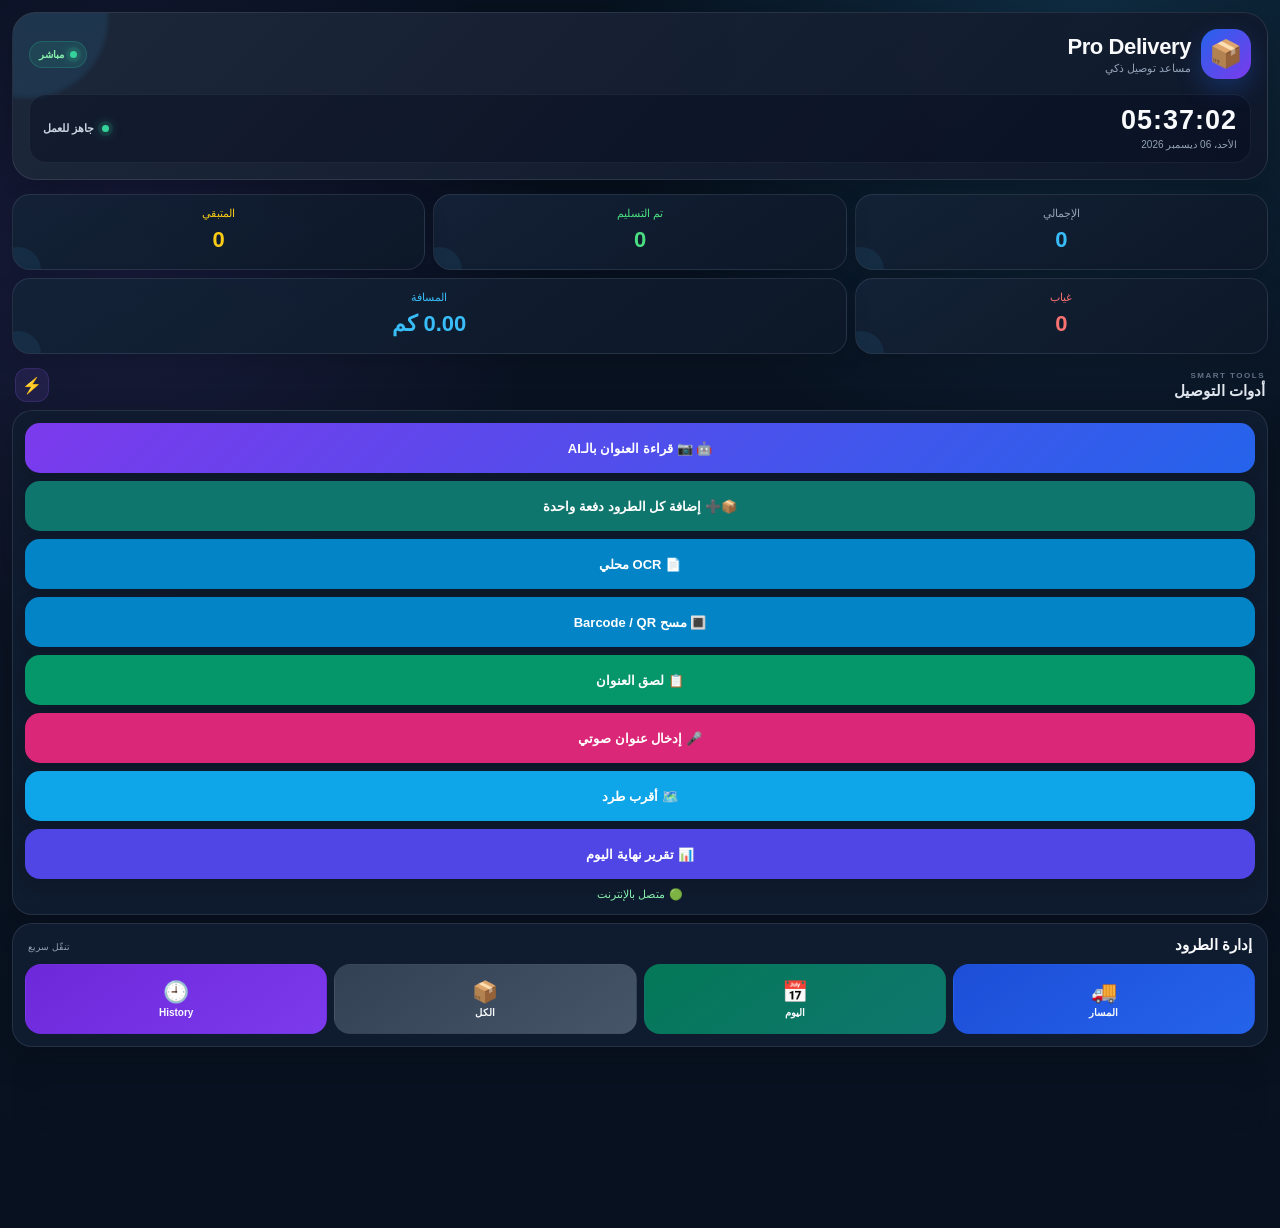
==== commit 34eaea35: "index.html" ====
--- a/index.html
+++ b/index.html
@@ -405,6 +405,10 @@
             display: none;
         }
 
+
+        .signature-canvas { width:100%; height:170px; background:#fff; border-radius:7px; touch-action:none; }
+        .route-mini { background:#172554; border:1px solid #2563eb; padding:6px; border-radius:6px; margin:5px 0; }
+        .filter-card { background:#334155; border:1px solid #475569; padding:8px; border-radius:7px; margin-bottom:7px; }
     
 /* =========================================================
            MODERN PRO DELIVERY UI
@@ -798,9 +802,36 @@
                 font-size: 19px;
             }
         }
-
-    
     </style>
+
+<style id="batch-camera-style">
+#batchCameraModal{
+  position:fixed;inset:0;background:rgba(0,0,0,.92);z-index:99999;
+  display:none;align-items:center;justify-content:center;padding:14px;
+}
+#batchCameraModal.show{display:flex}
+.batch-camera-box{
+  width:min(520px,100%);max-height:96vh;overflow:auto;background:#0f172a;
+  border:1px solid #334155;border-radius:18px;padding:14px;color:#fff;
+}
+#batchCameraVideo{
+  width:100%;display:block;background:#000;border-radius:14px;
+  aspect-ratio:3/4;object-fit:cover;
+}
+.batch-camera-actions{display:grid;grid-template-columns:1fr 1fr;gap:8px;margin-top:10px}
+.batch-camera-actions button{
+  border:0;border-radius:12px;padding:13px;font-weight:800;font-size:14px;cursor:pointer;
+}
+#batchCaptureBtn{background:#10b981;color:#fff}
+#batchFinishBtn{background:#0ea5e9;color:#fff}
+#batchCameraCloseBtn{background:#334155;color:#fff}
+#batchGalleryBtn{background:#7c3aed;color:#fff}
+#batchPhotoCount{text-align:center;color:#cbd5e1;margin:8px 0;font-size:13px}
+#batchThumbs{display:flex;gap:6px;overflow-x:auto;padding:4px 0}
+#batchThumbs img{width:58px;height:76px;object-fit:cover;border-radius:7px;border:1px solid #475569;flex:none}
+#batchCameraStatus{text-align:center;color:#93c5fd;min-height:20px;margin-top:7px;font-size:12px}
+</style>
+
 </head>
 
 
@@ -910,7 +941,7 @@
             id="aiScanBtn"
             class="action-main-btn ai-btn"
         >
-            🤖 📷 قراءة العنوان مجانًا
+            🤖 📷 قراءة العنوان بالـAI
         </button>
 
         <input
@@ -920,6 +951,22 @@
             capture="environment"
             hidden
         >
+        <button
+            id="batchImportBtn"
+            class="action-main-btn"
+            style="background:#0f766e;"
+        >
+            📦➕ إضافة كل الطرود دفعة واحدة
+        </button>
+
+        <input
+            id="batchImportInput"
+            type="file"
+            accept="image/*"
+            multiple
+            hidden
+        >
+
 
 
         <!-- OCR محلي احتياطي -->
@@ -977,7 +1024,7 @@
         <button
             class="action-main-btn"
             style="background:#0ea5e9;"
-            onclick="optimizeRoute()"
+            onclick="optimizeRouteSafe()"
         >
             🗺️ أقرب طرد
         </button>
@@ -1018,6 +1065,31 @@
         class="next-stop"
     ></div>
 
+    <div class="card navigation-card" id="parcelNavigation">
+        <div class="nav-title">
+            <span>إدارة الطرود</span>
+            <small>تنقّل سريع</small>
+        </div>
+        <div class="parcel-nav-grid">
+            <button class="nav-tile nav-route" onclick="showParcelView('route')">
+                <span class="nav-tile-icon">🚚</span>
+                <span>المسار</span>
+            </button>
+            <button class="nav-tile nav-today" onclick="showParcelView('today')">
+                <span class="nav-tile-icon">📅</span>
+                <span>اليوم</span>
+            </button>
+            <button class="nav-tile nav-all" onclick="showParcelView('all')">
+                <span class="nav-tile-icon">📦</span>
+                <span>الكل</span>
+            </button>
+            <button class="nav-tile nav-history" onclick="showParcelView('history')">
+                <span class="nav-tile-icon">🕘</span>
+                <span>History</span>
+            </button>
+        </div>
+        <div id="filteredParcelView" style="margin-top:10px;display:none;"></div>
+    </div>
 
     <!-- الطرود -->
 
@@ -1333,532 +1405,771 @@
 
 
 /* =====================================================
-   FREE LOCAL DOCUMENT SCANNER
-   - No OpenAI
-   - No Cloudflare
-   - OCR runs in the browser
+   AI CAMERA
 ===================================================== */
 
-let localOCRWorker = null;
-let localOCRPromise = null;
-let zxingPromise = null;
+const AI_BACKEND_URL =
+    "https://pro-delivery-ai.yasserkhalil.workers.dev";
+
+const GEOCODE_BACKEND_URL = AI_BACKEND_URL + "/geocode";
 
 
 function initAI() {
 
-    const button = document.getElementById("aiScanBtn");
-    const input = document.getElementById("aiCameraInput");
-
-    if (!button || !input) return;
-
-    button.addEventListener("click", () => input.click());
-
-    input.addEventListener("change", async event => {
-
-        const file = event.target.files?.[0];
-        event.target.value = "";
-
-        if (!file) return;
-
-        await runLocalDocumentScan(file, button);
-    });
-}
-
-
-async function runLocalDocumentScan(file, button) {
-
-    showLoading(true);
-    button.disabled = true;
-    button.innerText = "📷 جاري قراءة الورقة محليًا...";
+    const button =
+        document.getElementById(
+            "aiScanBtn"
+        );
+
+    const input =
+        document.getElementById(
+            "aiCameraInput"
+        );
+
+    if (!button || !input)
+        return;
+
+
+    button.addEventListener(
+        "click",
+        () => {
+
+            input.click();
+
+        }
+    );
+
+
+    input.addEventListener(
+        "change",
+        async event => {
+
+            const file =
+                event.target.files?.[0];
+
+            event.target.value = "";
+
+            if (!file)
+                return;
+
+
+            showLoading(true);
+
+            button.disabled = true;
+
+            button.innerText =
+                "🤖 جاري تحليل الورقة...";
+
+
+            try {
+
+                const image =
+                    await fileToDataURL(
+                        file
+                    );
+
+
+                const result =
+                    await analyzeAddressWithAI(
+                        image
+                    );
+
+
+                openParcelForm(
+                    result
+                );
+
+
+            } catch(error) {
+
+                console.error(error);
+
+                alert(
+                    "تعذر تحليل الصورة:\n\n" +
+                    error.message
+                );
+
+            } finally {
+
+                showLoading(false);
+
+                button.disabled =
+                    false;
+
+                button.innerText =
+                    "🤖 📷 قراءة العنوان بالـAI";
+            }
+
+        }
+    );
+}
+
+
+function fileToDataURL(file) {
+
+    return new Promise(
+        (resolve, reject) => {
+
+            const reader =
+                new FileReader();
+
+            reader.onload =
+                () =>
+                    resolve(
+                        reader.result
+                    );
+
+            reader.onerror =
+                () =>
+                    reject(
+                        new Error(
+                            "تعذر قراءة الصورة."
+                        )
+                    );
+
+            reader.readAsDataURL(
+                file
+            );
+        }
+    );
+}
+
+
+async function analyzeAddressWithAI(
+    image
+) {
+
+    if (
+        !AI_BACKEND_URL
+    ) {
+
+        throw new Error(
+            "عنوان خدمة AI غير مضبوط."
+        );
+    }
+
+
+    const response =
+        await fetch(
+            AI_BACKEND_URL,
+            {
+                method: "POST",
+
+                headers: {
+                    "Content-Type":
+                        "application/json"
+                },
+
+                body: JSON.stringify({
+                    image: image
+                })
+            }
+        );
+
+
+    if (!response.ok) {
+
+        let message =
+            "فشل الاتصال بالـAI.";
+
+        try {
+
+            const data =
+                await response.json();
+
+            message =
+                data.error ||
+                message;
+
+        } catch {}
+
+        throw new Error(
+            message
+        );
+    }
+
+
+    const data =
+        await response.json();
+
+
+    if (!data.success) {
+
+        throw new Error(
+            data.error ||
+            "فشل تحليل الصورة."
+        );
+    }
+
+
+    return data.data || {};
+}
+
+
+
+
+/* =====================================================
+   BATCH PARCEL IMPORT
+   Add one or many parcel images in one operation.
+   Each image may contain one parcel or several labels.
+===================================================== */
+
+function normalizeBatchParcel(item) {
+    if (!item || typeof item !== "object") return null;
+
+    const address =
+        item.address ||
+        item.fullAddress ||
+        [item.street || "", item.houseNumber || item.house || "", item.postalCode || item.zip || "", item.city || ""]
+            .filter(Boolean).join(" ").trim();
+
+    const parcel = {
+        id: Date.now() + Math.floor(Math.random() * 1000000),
+        name: String(item.name || item.recipientName || "").trim(),
+        street: String(item.street || "").trim(),
+        house: String(item.houseNumber || item.house || "").trim(),
+        zip: String(item.postalCode || item.zip || "").trim(),
+        city: String(item.city || "").trim(),
+        phone: String(item.phone || "").trim(),
+        barcode: String(item.trackingNumber || item.barcode || "").trim(),
+        notes: String(item.notes || "").trim(),
+        status: "pending",
+        proofUrl: null,
+        signatureUrl: null,
+        deliveredAt: null,
+        signatureAt: null,
+        lat: null,
+        lon: null,
+        routeOrder: null,
+        routeDistanceKm: null,
+        createdAt: new Date().toISOString()
+    };
+
+    // If Gemini returned only a combined address, preserve it in notes so it
+    // is not lost; the normal getAddress() function can still use the fields.
+    if (!parcel.street && address) parcel.notes = parcel.notes || address;
+
+    if (!parcel.street && !parcel.city && !parcel.name && !address) return null;
+    return parcel;
+}
+
+async function analyzeBatchImage(file) {
+    const image = await fileToDataURL(file);
+
+    const response = await fetch(
+        AI_BACKEND_URL + "/analyze-image",
+        {
+            method: "POST",
+            headers: { "Content-Type": "application/json" },
+            body: JSON.stringify({
+                image,
+                mimeType: file.type || "image/jpeg",
+                prompt: `
+حلل صورة تحتوي على ملصق واحد أو عدة ملصقات طرود.
+استخرج جميع الطرود الظاهرة في الصورة، وليس أول طرد فقط.
+أعد JSON فقط بهذا الشكل:
+{
+  "packages": [
+    {
+      "name": "",
+      "address": "",
+      "street": "",
+      "houseNumber": "",
+      "postalCode": "",
+      "city": "",
+      "phone": "",
+      "trackingNumber": "",
+      "notes": ""
+    }
+  ]
+}
+إذا كانت الصورة تحتوي على طرد واحد، يجب أن يكون packages مصفوفة تحتوي على طرد واحد.
+لا تخمن البيانات. إذا لم تكن قيمة واضحة اتركها فارغة.
+                `.trim()
+            })
+        }
+    );
+
+    let data = {};
+    const rawText = await response.text();
 
     try {
-
-        const result = await scanDocumentLocally(file);
-
-        openParcelForm(result);
-
-    } catch (error) {
-
-        console.error("LOCAL SCANNER ERROR", error);
-
-        alert(
-            "تعذر قراءة الورقة:\n\n" +
-            (error?.message || "خطأ غير معروف")
+        data = rawText ? JSON.parse(rawText) : {};
+    } catch (e) {
+        throw new Error("استجابة الـAI ليست JSON صحيحة.");
+    }
+
+    if (!response.ok || !data.success) {
+        throw new Error(
+            data.error ||
+            data.message ||
+            `فشل تحليل الصورة (HTTP ${response.status})`
         );
-
-    } finally {
-
-        showLoading(false);
-        button.disabled = false;
-        button.innerText = "🤖 📷 قراءة العنوان مجانًا";
-    }
-}
-
-
-async function loadTesseractScript() {
-
-    if (window.Tesseract) return window.Tesseract;
-
-    return new Promise((resolve, reject) => {
-
-        const script = document.createElement("script");
-        script.src = "https://cdn.jsdelivr.net/npm/tesseract.js@7.0.0/dist/tesseract.min.js";
-        script.async = true;
-
-        script.onload = () => resolve(window.Tesseract);
-        script.onerror = () => reject(
-            new Error("تعذر تحميل محرك OCR. تأكد من اتصال الإنترنت.")
-        );
-
-        document.head.appendChild(script);
-    });
-}
-
-
-async function getOCRWorker() {
-
-    if (localOCRWorker) return localOCRWorker;
-    if (localOCRPromise) return localOCRPromise;
-
-    localOCRPromise = (async () => {
-
-        const TesseractLib = await loadTesseractScript();
-
-        // German + English is appropriate for German delivery labels.
-        const worker = await TesseractLib.createWorker("deu+eng", 1, {
-            logger: message => {
-
-                if (message?.status === "recognizing text" && message.progress) {
-
-                    const percent = Math.round(message.progress * 100);
-
-                    const loading = document.getElementById("loading");
-                    if (loading) {
-                        loading.innerText =
-                            `⏳ جاري قراءة الورقة محليًا... ${percent}%`;
+    }
+
+    /*
+      The Worker can return the AI result in several valid shapes.
+      Accept all of them so batch import does not silently become 0/0.
+    */
+    let packages = [];
+
+    const candidates = [
+        data?.data?.packages,
+        data?.data?.parcels,
+        data?.packages,
+        data?.parcels,
+        data?.result?.packages,
+        data?.result?.parcels
+    ];
+
+    for (const candidate of candidates) {
+        if (Array.isArray(candidate)) {
+            packages = candidate;
+            break;
+        }
+    }
+
+    // data.data itself may already be an array.
+    if (!packages.length && Array.isArray(data?.data)) {
+        packages = data.data;
+    }
+
+    // The AI may return one parcel object instead of packages[].
+    if (
+        !packages.length &&
+        data?.data &&
+        typeof data.data === "object" &&
+        !Array.isArray(data.data)
+    ) {
+        const one = data.data;
+
+        if (
+            one.address ||
+            one.fullAddress ||
+            one.street ||
+            one.houseNumber ||
+            one.postalCode ||
+            one.city ||
+            one.recipientName ||
+            one.name ||
+            one.trackingNumber ||
+            one.barcode
+        ) {
+            packages = [one];
+        }
+    }
+
+    // Some Worker versions return the AI JSON as text.
+    const textCandidates = [
+        data?.text,
+        data?.data?.text,
+        data?.rawText
+    ].filter(v => typeof v === "string" && v.trim());
+
+    if (!packages.length && textCandidates.length) {
+        for (const text of textCandidates) {
+            try {
+                const clean = text
+                    .replace(/```json/gi, "")
+                    .replace(/```/g, "")
+                    .trim();
+
+                let parsed = null;
+
+                try {
+                    parsed = JSON.parse(clean);
+                } catch {
+                    const a = clean.indexOf("{");
+                    const b = clean.lastIndexOf("}");
+                    if (a >= 0 && b > a) {
+                        parsed = JSON.parse(clean.slice(a, b + 1));
                     }
                 }
+
+                if (Array.isArray(parsed)) {
+                    packages = parsed;
+                    break;
+                }
+
+                if (parsed?.packages && Array.isArray(parsed.packages)) {
+                    packages = parsed.packages;
+                    break;
+                }
+
+                if (parsed?.parcels && Array.isArray(parsed.parcels)) {
+                    packages = parsed.parcels;
+                    break;
+                }
+
+                if (
+                    parsed &&
+                    typeof parsed === "object" &&
+                    (
+                        parsed.address ||
+                        parsed.street ||
+                        parsed.city ||
+                        parsed.name ||
+                        parsed.recipientName
+                    )
+                ) {
+                    packages = [parsed];
+                    break;
+                }
+            } catch {
+                // Try the next possible text field.
             }
-        });
-
-        localOCRWorker = worker;
-        return worker;
-
-    })();
+        }
+    }
+
+    /*
+      Never silently return 0 when the Worker actually returned a
+      successful AI response. Throw a useful error instead so the user
+      knows exactly which image failed.
+    */
+    if (!packages.length) {
+        console.error("Batch AI returned no parcels:", data);
+
+        throw new Error(
+            "الـAI أنهى تحليل الصورة لكنه لم يرجع أي طرود. " +
+            "تحقق من استجابة Worker /analyze-image."
+        );
+    }
+
+    return packages;
+}
+
+function parcelDedupKey(p) {
+    const tracking = String(p.barcode || "").replace(/\s+/g, "").toLowerCase();
+    if (tracking) return "tracking:" + tracking;
+    return [p.street, p.house, p.zip, p.city, p.name]
+        .map(v => String(v || "").trim().toLowerCase())
+        .join("|");
+}
+
+async function importAllParcelsBatch(files) {
+    if (!files || !files.length) return;
+
+    const batchBtn = document.getElementById("batchImportBtn");
+    if (batchBtn) batchBtn.disabled = true;
+    showLoading(true);
+
+    const detected = [];
 
     try {
-        return await localOCRPromise;
-    } catch (error) {
-        localOCRPromise = null;
-        throw error;
-    }
-}
-
-
-function loadImage(file) {
-
-    return new Promise((resolve, reject) => {
-
-        const reader = new FileReader();
-        const img = new Image();
-
-        reader.onload = () => {
-            img.onload = () => resolve(img);
-            img.onerror = () => reject(new Error("تعذر فتح الصورة."));
-            img.src = reader.result;
-        };
-
-        reader.onerror = () => reject(new Error("تعذر قراءة الصورة."));
-        reader.readAsDataURL(file);
-    });
-}
-
-
-function makeOCRCanvas(img, mode = "normal") {
-
-    const maxSide = 3000;
-    const longest = Math.max(img.naturalWidth, img.naturalHeight);
-    const scale = Math.min(1, maxSide / longest);
-
-    const canvas = document.createElement("canvas");
-    canvas.width = Math.max(1, Math.round(img.naturalWidth * scale));
-    canvas.height = Math.max(1, Math.round(img.naturalHeight * scale));
-
-    const ctx = canvas.getContext("2d", { alpha: false });
-    ctx.imageSmoothingEnabled = true;
-    ctx.imageSmoothingQuality = "high";
-
-    ctx.drawImage(img, 0, 0, canvas.width, canvas.height);
-
-    if (mode === "normal") return canvas;
-
-    const imageData = ctx.getImageData(0, 0, canvas.width, canvas.height);
-    const px = imageData.data;
-
-    for (let i = 0; i < px.length; i += 4) {
-
-        const r = px[i];
-        const g = px[i + 1];
-        const b = px[i + 2];
-
-        let gray =
-            0.299 * r +
-            0.587 * g +
-            0.114 * b;
-
-        if (mode === "contrast") {
-            gray = Math.max(0, Math.min(255, (gray - 128) * 1.65 + 128));
-        }
-
-        if (mode === "threshold") {
-            gray = gray > 165 ? 255 : 0;
-        }
-
-        px[i] = gray;
-        px[i + 1] = gray;
-        px[i + 2] = gray;
-    }
-
-    ctx.putImageData(imageData, 0, 0);
-
-    return canvas;
-}
-
-
-async function recognizeOCR(worker, image, label) {
-
-    const loading = document.getElementById("loading");
-    if (loading) loading.innerText = `⏳ ${label}`;
-
-    const result = await worker.recognize(image);
-
-    return {
-        text: String(result?.data?.text || "").trim(),
-        confidence: Number(result?.data?.confidence || 0)
-    };
-}
-
-
-function scoreOCR(text, confidence) {
-
-    let score = confidence;
-
-    if (/\b\d{5}\b/.test(text)) score += 35;
-    if (/\b(Göttingen|Goettingen|Berlin|Hamburg|München|Munich|Köln|Frankfurt)\b/i.test(text)) score += 10;
-    if (/\b(Herr|Frau)\b/i.test(text)) score += 4;
-    if (/\d+[a-zA-Z]?\s*$/m.test(text)) score += 12;
-    if (/Straße|Strasse|Str\.|Weg|Allee|Platz|Ring|Gasse/i.test(text)) score += 15;
-
-    return score;
-}
-
-
-async function scanDocumentLocally(file) {
-
-    const worker = await getOCRWorker();
-    const img = await loadImage(file);
-
-    // Two passes give a useful accuracy boost on photographed paper:
-    // a normal image and a contrast-enhanced image.
-    const canvases = [
-        makeOCRCanvas(img, "normal"),
-        makeOCRCanvas(img, "contrast")
-    ];
-
-    const results = [];
-
-    for (let i = 0; i < canvases.length; i++) {
-
-        const result = await recognizeOCR(
-            worker,
-            canvases[i],
-            i === 0
-                ? "جاري قراءة النص..."
-                : "جاري تحسين القراءة..."
-        );
-
-        if (result.text) results.push(result);
-    }
-
-    if (!results.length) {
-        throw new Error(
-            "لم يتمكن OCR من قراءة النص. صوّر الورقة بشكل مستقيم وبإضاءة جيدة."
-        );
-    }
-
-    results.sort(
-        (a, b) => scoreOCR(b.text, b.confidence) - scoreOCR(a.text, a.confidence)
-    );
-
-    const best = results[0];
-    const parsed = parseAddressText(best.text);
-
-    // Try QR/barcode directly from the original photo as well.
-    try {
-        const code = await detectBarcodeFromImage(file);
-        if (code) parsed.barcode = code;
-    } catch (error) {
-        console.debug("Barcode image detection unavailable:", error);
-    }
-
-    parsed.raw_text = best.text;
-    parsed.ocr_confidence = Math.round(best.confidence);
-
-    return parsed;
-}
-
-
-function parseAddressText(text) {
-
-    const clean = String(text || "")
-        .replace(/\r/g, "")
-        .replace(/[|]/g, " ")
-        .replace(/[\t]+/g, " ")
-        .replace(/ {2,}/g, " ");
-
-    const lines = clean
-        .split("\n")
-        .map(x => x.replace(/^[\s•·,;:]+|[\s•·,;:]+$/g, "").trim())
-        .filter(x => x.length >= 2);
-
-    const zipMatch = clean.match(/\b(\d{5})\b/);
-    const zip = zipMatch ? zipMatch[1] : "";
-
-    let city = "";
-    let zipLineIndex = -1;
-
-    if (zip) {
-
-        zipLineIndex = lines.findIndex(line => line.includes(zip));
-
-        const zipLine = zipLineIndex >= 0 ? lines[zipLineIndex] : "";
-        const afterZip = zipLine
-            .replace(zip, "")
-            .replace(/^[\s,.-]+/, "")
-            .trim();
-
-        if (afterZip && !/^\d+$/.test(afterZip)) {
-            city = normalizeGerman(afterZip);
-        }
-    }
-
-    // If the city is on the line after the PLZ, use it.
-    if (!city && zipLineIndex >= 0 && lines[zipLineIndex + 1]) {
-        const candidate = lines[zipLineIndex + 1].trim();
-        if (
-            candidate.length >= 2 &&
-            !/^(Datum|Date|Zeichen|Ihr|Ihre|Herr|Frau)\b/i.test(candidate)
-        ) {
-            city = normalizeGerman(candidate);
-        }
-    }
-
-    let street = "";
-    let house = "";
-    let streetIndex = -1;
-
-    // German street/address line: "St.-Heinrich-Straße 28", "Hauptstr. 12a", etc.
-    const streetRegex = /^(.+?)\s+(\d+[a-zA-Z]?\s*(?:[-/]\s*\d+[a-zA-Z]?)?)\s*$/;
-
-    for (let i = 0; i < lines.length; i++) {
-
-        const candidate = lines[i]
-            .replace(/^(Herr|Frau)\s+/i, "")
-            .trim();
-
-        const match = candidate.match(streetRegex);
-
-        if (!match) continue;
-
-        const possibleStreet = match[1].trim();
-
-        if (
-            /straße|strasse|str\.?\b|weg\b|allee\b|platz\b|ring\b|gasse\b|chaussee\b|ufer\b/i.test(possibleStreet) ||
-            /[.-]/.test(possibleStreet)
-        ) {
-            street = normalizeGerman(possibleStreet);
-            house = match[2].replace(/\s+/g, "").trim();
-            streetIndex = i;
-            break;
-        }
-    }
-
-    // Fallback: any line ending with a house number.
-    if (!street) {
-        for (let i = 0; i < lines.length; i++) {
-            const match = lines[i].match(streetRegex);
-            if (match) {
-                street = normalizeGerman(match[1]);
-                house = match[2].replace(/\s+/g, "");
-                streetIndex = i;
-                break;
-            }
-        }
-    }
-
-    // Strong fallback for a PLZ + city embedded in the full OCR text.
-    if (!city && zip) {
-        const cityMatch = clean.match(new RegExp(
-            "\\b" + zip + "\\s+([A-Za-zÄÖÜäöüßÀ-ÿ][A-Za-zÄÖÜäöüßÀ-ÿ .-]{2,})"
-        ));
-        if (cityMatch) city = normalizeGerman(cityMatch[1]);
-    }
-
-    // Phone numbers.
-    const phoneMatch = clean.match(
-        /(?:\+49|0049|0)\s*(?:\(?\d{2,5}\)?[\s./-]*)\d[\d\s./-]{5,}\d/g
-    );
-
-    const phone = phoneMatch
-        ? phoneMatch[0].replace(/\s{2,}/g, " ").trim()
-        : "";
-
-    // The recipient is usually immediately before the street line.
-    let name = "";
-
-    if (streetIndex > 0) {
-
-        for (let i = streetIndex - 1; i >= 0; i--) {
-
-            let candidate = lines[i]
-                .replace(/^(Herr|Frau)\s*/i, "")
-                .trim();
-
-            if (!candidate) continue;
-
-            if (/^(STADT|FACHBEREICH|DATUM|ZEICHEN|IHR|IHRE|SEHR|BETREFF|AN|VON)\b/i.test(candidate)) {
+        for (let i = 0; i < files.length; i++) {
+            const file = files[i];
+            document.getElementById("loading").textContent =
+                `🤖 قراءة الطرود ${i + 1}/${files.length}...`;
+
+            const items = await analyzeBatchImage(file);
+            detected.push(...items);
+        }
+
+        const existingKeys = new Set(parcels.map(parcelDedupKey));
+        const added = [];
+        const seen = new Set();
+        let invalid = 0;
+        let duplicates = 0;
+
+        for (const item of detected) {
+            const p = normalizeBatchParcel(item);
+
+            if (!p) {
+                invalid++;
                 continue;
             }
 
-            if (/\d{5}/.test(candidate)) continue;
-
-            name = candidate;
-            break;
-        }
-    }
-
-    if (!name) {
-
-        const herrLine = lines.find(x => /^(Herr|Frau)\b/i.test(x));
-
-        if (herrLine) {
-            name = herrLine.replace(/^(Herr|Frau)\s*/i, "").trim();
-        }
-    }
-
-    // Remove obvious OCR noise from the name.
-    name = name.replace(/^[:;,.\-]+|[:;,.\-]+$/g, "").trim();
-
-    return {
-        name,
-        street,
-        house,
-        zip,
-        city,
-        phone,
-        barcode: "",
-        raw_text: clean
-    };
-}
-
-
-function normalizeGerman(value) {
-
-    return String(value || "")
-        .replace(/\bGoettingen\b/gi, "Göttingen")
-        .replace(/\bStrasse\b/gi, "Straße")
-        .replace(/\bStr\s*\.?\b/gi, "Str.")
-        .replace(/\s+/g, " ")
-        .trim();
-}
-
-
-async function detectBarcodeFromImage(file) {
-
-    // Native BarcodeDetector when available.
-    if ("BarcodeDetector" in window) {
-
-        try {
-
-            const supported = await BarcodeDetector.getSupportedFormats();
-
-            const preferred = [
-                "qr_code",
-                "code_128",
-                "code_39",
-                "code_93",
-                "ean_13",
-                "ean_8",
-                "itf",
-                "pdf417",
-                "data_matrix",
-                "aztec",
-                "upc_a",
-                "upc_e"
-            ];
-
-            const formats = preferred.filter(x => supported.includes(x));
-
-            if (formats.length) {
-
-                const detector = new BarcodeDetector({ formats });
-                const bitmap = await createImageBitmap(file);
-                const codes = await detector.detect(bitmap);
-
-                if (bitmap.close) bitmap.close();
-
-                if (codes?.[0]?.rawValue) {
-                    return codes[0].rawValue;
+            const key = parcelDedupKey(p);
+
+            if (!key || seen.has(key) || existingKeys.has(key)) {
+                duplicates++;
+                continue;
+            }
+
+            seen.add(key);
+            added.push(p);
+        }
+
+        if (added.length) {
+            parcels.push(...added);
+            saveAndSync();
+        }
+
+        // Show the normal parcel list immediately.
+        showParcelView("all");
+
+        alert(
+            `تمت إضافة ${added.length} طرد من أصل ${detected.length} طرد مقروء.` +
+            `\nالمكرر: ${duplicates}` +
+            `\nالبيانات غير الكافية: ${invalid}`
+        );
+
+    } catch (error) {
+        console.error(error);
+        alert("تعذر إضافة الطرود دفعة واحدة:\n\n" + (error.message || error));
+    } finally {
+        showLoading(false);
+        if (batchBtn) batchBtn.disabled = false;
+    }
+}
+
+
+let batchCameraStream = null;
+let batchCapturedFiles = [];
+
+function updateBatchCameraUI() {
+    const count = document.getElementById("batchPhotoCount");
+    const thumbs = document.getElementById("batchThumbs");
+    if (count) count.textContent = `تم التقاط ${batchCapturedFiles.length} صورة`;
+
+    if (thumbs) {
+        thumbs.innerHTML = "";
+        batchCapturedFiles.forEach(file => {
+            const img = document.createElement("img");
+            img.src = URL.createObjectURL(file);
+            thumbs.appendChild(img);
+        });
+    }
+}
+
+function stopBatchCamera() {
+    if (batchCameraStream) {
+        batchCameraStream.getTracks().forEach(track => track.stop());
+        batchCameraStream = null;
+    }
+    const video = document.getElementById("batchCameraVideo");
+    if (video) video.srcObject = null;
+}
+
+async function openBatchCamera() {
+    const modal = document.getElementById("batchCameraModal");
+    const video = document.getElementById("batchCameraVideo");
+    const status = document.getElementById("batchCameraStatus");
+
+    if (!modal || !video) return;
+
+    batchCapturedFiles = [];
+    updateBatchCameraUI();
+    modal.classList.add("show");
+    modal.setAttribute("aria-hidden", "false");
+
+    try {
+        if (!navigator.mediaDevices || !navigator.mediaDevices.getUserMedia) {
+            throw new Error("الكاميرا المباشرة غير مدعومة في هذا المتصفح.");
+        }
+
+        batchCameraStream = await navigator.mediaDevices.getUserMedia({
+            video: {
+                facingMode: { ideal: "environment" },
+                width: { ideal: 1920 },
+                height: { ideal: 1080 }
+            },
+            audio: false
+        });
+
+        video.srcObject = batchCameraStream;
+        await video.play();
+
+        if (status) {
+            status.textContent = "الكاميرا جاهزة — صوّر كل طرد ثم اضغط إنهاء وتحليل.";
+        }
+
+    } catch (error) {
+        console.error(error);
+
+        if (status) {
+            status.textContent =
+                "تعذر فتح الكاميرا مباشرة. يمكنك اختيار الصور من الجهاز.";
+        }
+    }
+}
+
+function closeBatchCamera() {
+    stopBatchCamera();
+
+    const modal = document.getElementById("batchCameraModal");
+    if (modal) {
+        modal.classList.remove("show");
+        modal.setAttribute("aria-hidden", "true");
+    }
+}
+
+async function captureBatchParcelPhoto() {
+    const video = document.getElementById("batchCameraVideo");
+    const status = document.getElementById("batchCameraStatus");
+
+    if (!video || !video.videoWidth || !video.videoHeight) {
+        alert("الكاميرا لم تصبح جاهزة بعد.");
+        return;
+    }
+
+    const canvas = document.createElement("canvas");
+
+    // Keep the image large enough for address recognition but avoid enormous uploads.
+    const maxWidth = 1600;
+    const scale = Math.min(1, maxWidth / video.videoWidth);
+
+    canvas.width = Math.round(video.videoWidth * scale);
+    canvas.height = Math.round(video.videoHeight * scale);
+
+    const ctx = canvas.getContext("2d", { alpha: false });
+
+    ctx.drawImage(
+        video,
+        0,
+        0,
+        canvas.width,
+        canvas.height
+    );
+
+    const blob = await new Promise(resolve =>
+        canvas.toBlob(resolve, "image/jpeg", 0.88)
+    );
+
+    if (!blob) {
+        alert("تعذر حفظ الصورة.");
+        return;
+    }
+
+    const file = new File(
+        [blob],
+        `parcel-${Date.now()}-${batchCapturedFiles.length + 1}.jpg`,
+        { type: "image/jpeg" }
+    );
+
+    batchCapturedFiles.push(file);
+    updateBatchCameraUI();
+
+    if (status) {
+        status.textContent =
+            `تم تصوير الطرد ${batchCapturedFiles.length}. يمكنك تصوير الطرد التالي.`;
+    }
+}
+
+async function finishBatchCamera() {
+    if (!batchCapturedFiles.length) {
+        alert("لم يتم تصوير أي طرد.");
+        return;
+    }
+
+    const files = [...batchCapturedFiles];
+
+    closeBatchCamera();
+
+    await importAllParcelsBatch(files);
+}
+
+function initBatchImport() {
+    const button = document.getElementById("batchImportBtn");
+    const galleryInput = document.getElementById("batchGalleryInput");
+
+    if (!button) return;
+
+    // Main button opens the continuous camera.
+    if (!button.dataset.batchBound) {
+        button.addEventListener("click", openBatchCamera);
+        button.dataset.batchBound = "1";
+    }
+
+    const captureBtn =
+        document.getElementById("batchCaptureBtn");
+
+    const finishBtn =
+        document.getElementById("batchFinishBtn");
+
+    const closeBtn =
+        document.getElementById("batchCameraCloseBtn");
+
+    const galleryBtn =
+        document.getElementById("batchGalleryBtn");
+
+    if (captureBtn && !captureBtn.dataset.batchBound) {
+        captureBtn.addEventListener(
+            "click",
+            captureBatchParcelPhoto
+        );
+        captureBtn.dataset.batchBound = "1";
+    }
+
+    if (finishBtn && !finishBtn.dataset.batchBound) {
+        finishBtn.addEventListener(
+            "click",
+            finishBatchCamera
+        );
+        finishBtn.dataset.batchBound = "1";
+    }
+
+    if (closeBtn && !closeBtn.dataset.batchBound) {
+        closeBtn.addEventListener(
+            "click",
+            closeBatchCamera
+        );
+        closeBtn.dataset.batchBound = "1";
+    }
+
+    if (galleryBtn && galleryInput && !galleryBtn.dataset.batchBound) {
+        galleryBtn.addEventListener(
+            "click",
+            () => galleryInput.click()
+        );
+        galleryBtn.dataset.batchBound = "1";
+
+        galleryInput.addEventListener(
+            "change",
+            async event => {
+                const files =
+                    Array.from(
+                        event.target.files || []
+                    );
+
+                event.target.value = "";
+
+                if (!files.length) return;
+
+                closeBatchCamera();
+                await importAllParcelsBatch(files);
+            }
+        );
+    }
+
+    // Keep the old hidden batch input as a fallback if it exists.
+    const oldInput =
+        document.getElementById("batchImportInput");
+
+    if (oldInput) {
+        oldInput.addEventListener(
+            "change",
+            async event => {
+                const files =
+                    Array.from(
+                        event.target.files || []
+                    );
+
+                event.target.value = "";
+
+                if (files.length) {
+                    await importAllParcelsBatch(files);
                 }
             }
-
-        } catch (error) {
-            console.debug("Native barcode detector failed:", error);
-        }
-    }
-
-    // QR fallback for browsers without BarcodeDetector.
-    try {
-
-        const jsQR = await loadJsQR();
-        const img = await loadImage(file);
-        const canvas = makeOCRCanvas(img, "normal");
-        const ctx = canvas.getContext("2d", { willReadFrequently: true });
-        const imageData = ctx.getImageData(0, 0, canvas.width, canvas.height);
-        const code = jsQR(imageData.data, imageData.width, imageData.height, {
-            inversionAttempts: "attemptBoth"
-        });
-
-        if (code?.data) return code.data;
-
-    } catch (error) {
-        console.debug("QR fallback failed:", error);
-    }
-
-    return "";
-}
-
-
-function loadJsQR() {
-
-    if (window.jsQR) return Promise.resolve(window.jsQR);
-
-    return new Promise((resolve, reject) => {
-
-        const script = document.createElement("script");
-        script.src = "https://cdn.jsdelivr.net/npm/jsqr@1.4.0/dist/jsQR.js";
-        script.async = true;
-        script.onload = () => resolve(window.jsQR);
-        script.onerror = () => reject(new Error("تعذر تحميل قارئ QR."));
-        document.head.appendChild(script);
-    });
-}
+        );
+    }
+}
+
+document.addEventListener("DOMContentLoaded", function () {
+    initBatchImport();
+});
+window.addEventListener("load", function () {
+    // Rebind only if the modal exists and the main button has not been bound.
+    const btn = document.getElementById("batchImportBtn");
+    if (btn && !btn.dataset.batchBound) {
+        initBatchImport();
+    }
+});
 
 
 /* =====================================================
    OPEN PARCEL FORM
 ===================================================== */
-
 
 function openParcelForm(
     data = {}
@@ -1914,7 +2225,7 @@
     document.getElementById(
         "fNotes"
     ).value =
-        data.notes || "";
+        data.raw_text || "";
 
 
     document.getElementById(
@@ -1926,7 +2237,11 @@
 
 
 function saveParcelForm() {
-    normalizeParcelFormFields();
+    // Normalize only form input text before saving.
+    ["fName","fStreet","fHouse","fZip","fCity","fPhone","fBarcode","fNotes"].forEach(function(id) {
+        const el = document.getElementById(id);
+        if (el) el.value = cleanFormText(el.value);
+    });
 
 
     const index =
@@ -1990,6 +2305,46 @@
         proofUrl:
             index !== ""
                 ? parcels[index].proofUrl
+                : null,
+
+        createdAt:
+            index !== ""
+                ? (parcels[index].createdAt || new Date().toISOString())
+                : new Date().toISOString(),
+
+        deliveredAt:
+            index !== ""
+                ? parcels[index].deliveredAt || null
+                : null,
+
+        signatureUrl:
+            index !== ""
+                ? parcels[index].signatureUrl || null
+                : null,
+
+        signatureAt:
+            index !== ""
+                ? parcels[index].signatureAt || null
+                : null,
+
+        lat:
+            index !== ""
+                ? parcels[index].lat ?? null
+                : null,
+
+        lon:
+            index !== ""
+                ? parcels[index].lon ?? null
+                : null,
+
+        routeOrder:
+            index !== ""
+                ? parcels[index].routeOrder ?? null
+                : null,
+
+        routeDistanceKm:
+            index !== ""
+                ? parcels[index].routeDistanceKm ?? null
                 : null
     };
 
@@ -2135,36 +2490,29 @@
 }
 
 
-function haversineDistanceKm(lat1, lon1, lat2, lon2) {
-    const aLat = Number(lat1);
-    const aLon = Number(lon1);
-    const bLat = Number(lat2);
-    const bLon = Number(lon2);
-
-    // Reject invalid coordinates before doing any math.
+function calculateDistance(lat1, lon1, lat2, lon2) {
+    const aLat = Number(lat1), aLon = Number(lon1);
+    const bLat = Number(lat2), bLon = Number(lon2);
+
     if (
         !Number.isFinite(aLat) || !Number.isFinite(aLon) ||
         !Number.isFinite(bLat) || !Number.isFinite(bLon) ||
         Math.abs(aLat) > 90 || Math.abs(bLat) > 90 ||
         Math.abs(aLon) > 180 || Math.abs(bLon) > 180
-    ) {
-        return NaN;
-    }
-
-    const toRad = deg => deg * Math.PI / 180;
-    const dLat = toRad(bLat - aLat);
-    const dLon = toRad(bLon - aLon);
-
-    const sinLat = Math.sin(dLat / 2);
-    const sinLon = Math.sin(dLon / 2);
-
-    const h =
-        sinLat * sinLat +
-        Math.cos(toRad(aLat)) *
-        Math.cos(toRad(bLat)) *
-        sinLon * sinLon;
-
-    return 6371 * 2 * Math.atan2(Math.sqrt(h), Math.sqrt(1 - h));
+    ) return Infinity;
+
+    const R = 6371;
+    const rad = Math.PI / 180;
+    const dLat = (bLat - aLat) * rad;
+    const dLon = (bLon - aLon) * rad;
+
+    const a =
+        Math.sin(dLat / 2) ** 2 +
+        Math.cos(aLat * rad) *
+        Math.cos(bLat * rad) *
+        Math.sin(dLon / 2) ** 2;
+
+    return R * 2 * Math.atan2(Math.sqrt(a), Math.sqrt(1 - a));
 }
 
 
@@ -2178,18 +2526,214 @@
 
 
 /* =====================================================
-   LOCAL OCR / CAMERA
+   LOCAL OCR
 ===================================================== */
 
+async function loadTesseractScript() {
+
+    if (
+        window.Tesseract
+    ) {
+
+        return window.Tesseract;
+    }
+
+
+    return new Promise(
+        (resolve, reject) => {
+
+            const script =
+                document.createElement(
+                    "script"
+                );
+
+            script.src =
+                "https://cdn.jsdelivr.net/npm/tesseract.js@5/dist/tesseract.min.js";
+
+            script.onload =
+                () =>
+                    resolve(
+                        window.Tesseract
+                    );
+
+            script.onerror =
+                reject;
+
+            document.head.appendChild(
+                script
+            );
+        }
+    );
+}
+
+
 async function processImage(event) {
 
-    const file = event.target.files?.[0];
-    event.target.value = "";
-
-    if (!file) return;
-
-    const button = document.getElementById("aiScanBtn");
-    await runLocalDocumentScan(file, button || { disabled:false, innerText:"" });
+    const file =
+        event.target.files?.[0];
+
+    if (!file)
+        return;
+
+
+    showLoading(true);
+
+
+    try {
+
+        const TesseractLib =
+            await loadTesseractScript();
+
+
+        const result =
+            await TesseractLib.recognize(
+                file,
+                "eng+deu"
+            );
+
+
+        const text =
+            result.data.text.trim();
+
+
+        const parsed =
+            parseAddressText(
+                text
+            );
+
+
+        openParcelForm(
+            parsed
+        );
+
+
+    } catch(error) {
+
+        console.error(error);
+
+        alert(
+            "خطأ بقراءة الصورة."
+        );
+
+    } finally {
+
+        showLoading(false);
+
+        event.target.value = "";
+    }
+}
+
+
+function parseAddressText(
+    text
+) {
+
+    const lines =
+        text
+            .split(/\r?\n/)
+            .map(
+                x => x.trim()
+            )
+            .filter(
+                x =>
+                    x.length > 2
+            );
+
+
+    const zipMatch =
+        text.match(
+            /\b\d{5}\b/
+        );
+
+
+    const zip =
+        zipMatch
+            ? zipMatch[0]
+            : "";
+
+
+    let street = "";
+    let house = "";
+
+
+    for (
+        const line
+        of lines
+    ) {
+
+        const match =
+            line.match(
+                /^(.+?)\s+(\d+[a-zA-Z]?(?:-\d+[a-zA-Z]?)?)$/
+            );
+
+
+        if (match) {
+
+            street =
+                match[1].trim();
+
+            house =
+                match[2].trim();
+
+            break;
+        }
+    }
+
+
+    let city = "";
+
+
+    if (zip) {
+
+        const afterZip =
+            text
+                .slice(
+                    text.indexOf(zip) + 5
+                )
+                .split(/\r?\n/)
+                .map(
+                    x =>
+                        x.trim()
+                )
+                .filter(Boolean);
+
+
+        city =
+            afterZip[0] || "";
+    }
+
+
+    const phoneMatch =
+        text.match(
+            /(?:\+49|0049|0)\s?[\d\s()/.-]{8,}/
+        );
+
+
+    return {
+
+        name:
+            lines[1] ||
+            lines[0] ||
+            "",
+
+        street,
+
+        house,
+
+        zip,
+
+        city,
+
+        phone:
+            phoneMatch
+                ? phoneMatch[0].trim()
+                : "",
+
+        barcode: "",
+
+        raw_text:
+            text
+    };
 }
 
 
@@ -2217,6 +2761,11 @@
                     text.trim()
                 );
 
+            // Pasted text is address data only for a new parcel.
+            // Keep Notes empty; do not store the original clipboard blob.
+            if (parsed && typeof parsed === "object") {
+                parsed.notes = "";
+            }
 
             openParcelForm(
                 parsed
@@ -2306,248 +2855,144 @@
 
 async function scanBarcode() {
 
-    // First try native BarcodeDetector for a fast scanner.
-    if ("BarcodeDetector" in window) {
-
-        try {
-
-            const supported = await BarcodeDetector.getSupportedFormats();
-
-            const preferred = [
-                "qr_code",
-                "code_128",
-                "code_39",
-                "code_93",
-                "ean_13",
-                "ean_8",
-                "itf",
-                "pdf417",
-                "data_matrix",
-                "aztec",
-                "upc_a",
-                "upc_e"
-            ];
-
-            const formats = preferred.filter(x => supported.includes(x));
-
-            if (formats.length) {
-                await scanBarcodeNative(formats);
-                return;
-            }
-
-        } catch (error) {
-            console.debug("Native barcode scanner unavailable:", error);
-        }
-    }
-
-    // Multi-format fallback for iPhone/Safari and browsers without BarcodeDetector.
+    if (
+        !("BarcodeDetector" in window)
+    ) {
+
+        alert(
+            "BarcodeDetector غير مدعوم في هذا المتصفح. استخدم Chrome حديث."
+        );
+
+        return;
+    }
+
+
     try {
-        await scanBarcodeWithZXing();
-    } catch (error) {
+
+        const stream =
+            await navigator
+                .mediaDevices
+                .getUserMedia({
+                    video: {
+                        facingMode:
+                            "environment"
+                    }
+                });
+
+
+        const video =
+            document.createElement(
+                "video"
+            );
+
+
+        video.style.position =
+            "fixed";
+
+        video.style.inset =
+            "0";
+
+        video.style.width =
+            "100%";
+
+        video.style.height =
+            "100%";
+
+        video.style.objectFit =
+            "cover";
+
+        video.style.zIndex =
+            "9999";
+
+        video.autoplay =
+            true;
+
+        video.playsInline =
+            true;
+
+        document.body.appendChild(
+            video
+        );
+
+
+        video.srcObject =
+            stream;
+
+
+        const detector =
+            new BarcodeDetector({
+                formats: [
+                    "qr_code",
+                    "code_128",
+                    "ean_13",
+                    "ean_8",
+                    "pdf417",
+                    "data_matrix",
+                    "aztec",
+                    "upc_a",
+                    "upc_e"
+                ]
+            });
+
+
+        const scan =
+            async () => {
+
+                try {
+
+                    const codes =
+                        await detector.detect(
+                            video
+                        );
+
+
+                    if (
+                        codes.length
+                    ) {
+
+                        const value =
+                            codes[0]
+                                .rawValue;
+
+
+                        stream
+                            .getTracks()
+                            .forEach(
+                                track =>
+                                    track.stop()
+                            );
+
+
+                        video.remove();
+
+
+                        openParcelForm({
+                            barcode:
+                                value
+                        });
+
+
+                        return;
+                    }
+
+                } catch {}
+
+
+                requestAnimationFrame(
+                    scan
+                );
+            };
+
+
+        scan();
+
+
+    } catch(error) {
+
         alert(
-            "تعذر تشغيل قارئ QR/Barcode.\n\n" +
-            (error?.message || "تأكد من السماح بالكاميرا والاتصال بالإنترنت.")
+            "تعذر فتح الكاميرا: " +
+            error.message
         );
-    }
-}
-
-
-async function scanBarcodeNative(formats) {
-
-    const stream = await navigator.mediaDevices.getUserMedia({
-        video: {
-            facingMode: { ideal: "environment" },
-            width: { ideal: 1920 },
-            height: { ideal: 1080 }
-        }
-    });
-
-    const video = document.createElement("video");
-
-    Object.assign(video.style, {
-        position: "fixed",
-        inset: "0",
-        width: "100%",
-        height: "100%",
-        objectFit: "cover",
-        zIndex: "9999",
-        background: "#000"
-    });
-
-    video.autoplay = true;
-    video.playsInline = true;
-    video.muted = true;
-    video.srcObject = stream;
-
-    const hint = document.createElement("div");
-    hint.innerText = "وجّه الكاميرا إلى QR / Barcode — اضغط للرجوع";
-    Object.assign(hint.style, {
-        position: "fixed",
-        top: "20px",
-        left: "15px",
-        right: "15px",
-        zIndex: "10000",
-        color: "white",
-        background: "rgba(0,0,0,.65)",
-        padding: "12px",
-        borderRadius: "10px",
-        textAlign: "center",
-        fontWeight: "bold"
-    });
-
-    document.body.appendChild(video);
-    document.body.appendChild(hint);
-
-    const close = () => {
-        stream.getTracks().forEach(track => track.stop());
-        video.remove();
-        hint.remove();
-    };
-
-    hint.addEventListener("click", close);
-
-    await video.play().catch(() => {});
-
-    const detector = new BarcodeDetector({ formats });
-    let stopped = false;
-
-    const scan = async () => {
-
-        if (stopped) return;
-
-        try {
-            const codes = await detector.detect(video);
-
-            if (codes?.length) {
-                stopped = true;
-                const value = codes[0].rawValue || "";
-                close();
-                openParcelForm({ barcode: value });
-                return;
-            }
-        } catch (_) {}
-
-        requestAnimationFrame(scan);
-    };
-
-    scan();
-}
-
-
-async function loadZXing() {
-
-    if (window.ZXingBrowser) return window.ZXingBrowser;
-    if (zxingPromise) return zxingPromise;
-
-    zxingPromise = new Promise((resolve, reject) => {
-
-        const script = document.createElement("script");
-        script.src = "https://unpkg.com/@zxing/browser@0.2.1";
-        script.async = true;
-
-        script.onload = () => {
-            if (window.ZXingBrowser) resolve(window.ZXingBrowser);
-            else reject(new Error("لم يتم تحميل ZXing."));
-        };
-
-        script.onerror = () => reject(new Error("تعذر تحميل قارئ Barcode."));
-        document.head.appendChild(script);
-    });
-
-    return zxingPromise;
-}
-
-
-async function scanBarcodeWithZXing() {
-
-    const ZXing = await loadZXing();
-
-    const Reader = ZXing.BrowserMultiFormatReader;
-
-    if (!Reader) {
-        throw new Error("قارئ Barcode متعدد الصيغ غير متاح.");
-    }
-
-    const reader = new Reader();
-
-    const video = document.createElement("video");
-    Object.assign(video.style, {
-        position: "fixed",
-        inset: "0",
-        width: "100%",
-        height: "100%",
-        objectFit: "cover",
-        zIndex: "9999",
-        background: "#000"
-    });
-    video.autoplay = true;
-    video.playsInline = true;
-    video.muted = true;
-
-    const hint = document.createElement("div");
-    hint.innerText = "وجّه الكاميرا إلى QR / Barcode — اضغط هنا للإغلاق";
-    Object.assign(hint.style, {
-        position: "fixed",
-        top: "20px",
-        left: "15px",
-        right: "15px",
-        zIndex: "10000",
-        color: "white",
-        background: "rgba(0,0,0,.65)",
-        padding: "12px",
-        borderRadius: "10px",
-        textAlign: "center",
-        fontWeight: "bold"
-    });
-
-    document.body.appendChild(video);
-    document.body.appendChild(hint);
-
-    let controls = null;
-    let closed = false;
-
-    const close = () => {
-        if (closed) return;
-        closed = true;
-        try { controls?.stop?.(); } catch (_) {}
-        try { reader.reset?.(); } catch (_) {}
-        video.srcObject?.getTracks?.().forEach(track => track.stop());
-        video.remove();
-        hint.remove();
-    };
-
-    hint.addEventListener("click", close);
-
-    try {
-
-        controls = await reader.decodeFromConstraints(
-            {
-                video: {
-                    facingMode: { ideal: "environment" },
-                    width: { ideal: 1920 },
-                    height: { ideal: 1080 }
-                }
-            },
-            video,
-            (result) => {
-
-                if (!result || closed) return;
-
-                const value =
-                    result.getText?.() ||
-                    result.text ||
-                    "";
-
-                if (!value) return;
-
-                close();
-                openParcelForm({ barcode: value });
-            }
-        );
-
-    } catch (error) {
-        close();
-        throw error;
     }
 }
 
@@ -2967,6 +3412,8 @@
                             ? `
                                 <button
                                     class="action-btn deliver-btn"
+                                    data-parcel-action="deliver"
+                                    data-parcel-index="${index}"
                                     onclick="markDelivered(${index})"
                                 >
                                     ✅ تسليم
@@ -2982,6 +3429,8 @@
                             ? `
                                 <button
                                     class="action-btn absent-btn"
+                                    data-parcel-action="absent"
+                                    data-parcel-index="${index}"
                                     onclick="markAbsent(${index})"
                                 >
                                     🏠 غياب
@@ -2993,6 +3442,8 @@
 
                     <button
                         class="action-btn proof-btn"
+                        data-parcel-action="proof"
+                        data-parcel-index="${index}"
                         onclick="takeProof(${index})"
                     >
                         📸 صورة
@@ -3039,16 +3490,26 @@
     index
 ) {
 
-    parcels[index].status =
-        "delivered";
-
-
-    parcels[index].deliveredAt =
-        new Date()
-            .toISOString();
-
+    const parcel = parcels[index];
+    if (!parcel) return;
+
+    parcel.status = "delivered";
+    parcel.deliveredAt = new Date().toISOString();
+
+    // Save the current GPS position when available.
+    if (Number.isFinite(Number(lastLat)) && Number.isFinite(Number(lastLon))) {
+        parcel.deliveryLat = Number(lastLat);
+        parcel.deliveryLon = Number(lastLon);
+    }
 
     saveAndSync();
+
+    // Keep the user on the same page and show a clear confirmation.
+    setTimeout(() => {
+        try {
+            alert("تم تأكيد تسليم الطرد وحفظه في History.");
+        } catch (_) {}
+    }, 0);
 }
 
 
@@ -3460,7 +3921,7 @@
 ${success}%
 
 🚶‍♂️ المسافة:
-${formatRouteDistance(totalDistance)}
+${totalDistance.toFixed(2)} كم
 
 --------------------------------
 
@@ -3569,27 +4030,299 @@
 updateConnection();
 
 
-    // Modern live clock/date.
+
+/* =====================================================
+   STABLE PARCEL VIEWS — DOES NOT TOUCH parcelsList
+   ===================================================== */
+
+function parcelDate(parcel) {
+    return parcel.createdAt || parcel.deliveredAt || null;
+}
+
+function isParcelToday(parcel) {
+    const raw = parcelDate(parcel);
+    if (!raw) return false;
+    const d = new Date(raw);
+    if (Number.isNaN(d.getTime())) return false;
+    const n = new Date();
+    return d.getFullYear() === n.getFullYear() &&
+           d.getMonth() === n.getMonth() &&
+           d.getDate() === n.getDate();
+}
+
+function phoneForWhatsApp(phone) {
+    let p = String(phone || '').replace(/[^\d+]/g,'');
+    if (p.startsWith('00')) p = '+' + p.slice(2);
+    if (p.startsWith('0')) p = '+49' + p.slice(1);
+    return p.replace(/\D/g,'');
+}
+
+function parcelStatusHTML(parcel) {
+    if (parcel.status === 'delivered') return '<span class="status-badge status-delivered">✓ تم التسليم</span>';
+    if (parcel.status === 'absent') return '<span class="status-badge status-absent">✕ غياب</span>';
+    if (parcel.status === 'reattempt') return '<span class="status-badge status-reattempt">🔄 إعادة</span>';
+    return '<span class="status-badge">قيد الانتظار</span>';
+}
+
+function renderFilteredParcel(parcel, index) {
+    const address = getAddress(parcel);
+    const phone = parcel.phone || '';
+    const wa = phoneForWhatsApp(phone);
+    return `
+        <div class="filter-card">
+            <div class="parcel-info">
+                <span>📦 #${index + 1}${parcel.barcode ? ' · ' + escapeHTML(parcel.barcode) : ''}</span>
+                ${parcelStatusHTML(parcel)}
+            </div>
+            <div class="parcel-info">👤 ${escapeHTML(parcel.name || 'بدون اسم')}</div>
+            <div class="address-box">📍 ${escapeHTML(address)}</div>
+            ${parcel.routeOrder ? `<div class="route-mini">🔢 ترتيب المسار: ${parcel.routeOrder} · 📏 ${Number(parcel.routeDistanceKm || 0).toFixed(2)} كم</div>` : ''}
+            ${parcel.deliveredAt ? `<div class="parcel-fields">🕐 تم التسليم: ${new Date(parcel.deliveredAt).toLocaleString('de-DE')}</div>` : ''}
+            ${parcel.notes ? `<div class="parcel-fields">📝 ${escapeHTML(parcel.notes)}</div>` : ''}
+            <div class="btn-group">
+                <button class="action-btn map-btn" data-parcel-action="navigation" data-parcel-index="${index}" onclick="openParcelNavigation(${index})">🧭 ملاحة</button>
+                ${phone ? `<a class="action-btn wa-btn" target="_blank" href="https://wa.me/${wa}">💬 WhatsApp</a>` : ''}
+                ${phone ? `<a class="action-btn" style="background:#2563eb" href="tel:${escapeHTML(phone)}">📞 اتصال</a>` : ''}
+                ${parcel.status !== 'delivered' ? `<button class="action-btn deliver-btn" data-parcel-action="deliver" data-parcel-index="${index}" onclick="markDelivered(${index})">✅ تسليم</button>` : ''}
+                <button class="action-btn proof-btn" data-parcel-action="proof" data-parcel-index="${index}" onclick="takeProof(${index})">📸 صورة</button>
+                <button class="action-btn" style="background:#9333ea" data-parcel-action="signature" data-parcel-index="${index}" onclick="openSignature(${index})">✍️ توقيع</button>
+                <button class="action-btn edit-btn" data-parcel-action="edit" data-parcel-index="${index}" onclick="editParcel(${index})">✏️ تعديل</button>
+            </div>
+            ${parcel.proofUrl ? `<div style="margin-top:6px"><b>📸 صورة التسليم</b><img class="proof-img" src="${escapeHTML(parcel.proofUrl)}"></div>` : ''}
+            ${parcel.signatureUrl ? `<div style="margin-top:6px"><b>✍️ توقيع المستلم</b><img class="proof-img" src="${escapeHTML(parcel.signatureUrl)}"></div>` : ''}
+            ${parcel.status === 'delivered' && phone ? `<button class="action-main-btn" style="background:#16a34a;margin-top:6px" onclick="sendDeliveryConfirmation(${index})">💬 تأكيد التسليم WhatsApp</button>` : ''}
+        </div>`;
+}
+
+function showParcelView(view) {
+    const box = document.getElementById('filteredParcelView');
+    if (!box) return;
+
+    const original = document.getElementById('parcelsList');
+    const originalCard = original ? original.closest('.card') : null;
+
+    // Keep the original "الطرود بالشنطة" list visible for ALL.
+    if (originalCard) originalCard.style.display = view === 'all' ? 'block' : 'none';
+
+    if (view === 'all') {
+        box.style.display = 'none';
+        return;
+    }
+
+    box.style.display = 'block';
+
+    let list = [];
+    if (view === 'today') {
+        list = parcels.filter(isParcelToday);
+    } else if (view === 'history') {
+        list = parcels.filter(p => p.status === 'delivered');
+    } else {
+        list = parcels.filter(p => p.status === 'pending' || p.status === 'reattempt');
+        list.sort((a,b) => Number(a.routeOrder || 999999) - Number(b.routeOrder || 999999));
+    }
+
+    const title = view === 'today' ? '📅 طرود اليوم' : view === 'history' ? '🕘 الطرود المستلمة' : '🚚 مسار التسليم';
+    box.innerHTML = `<div style="font-weight:bold;color:#38bdf8;margin-bottom:6px">${title} <span class="section-count">(${list.length})</span></div>` +
+        (list.length ? list.map(p => renderFilteredParcel(p, parcels.indexOf(p))).join('') : '<div class="empty">لا توجد طرود هنا.</div>');
+}
+
+function openParcelNavigation(index) {
+    const p = parcels[index];
+    const destination = Number.isFinite(Number(p.lat)) && Number.isFinite(Number(p.lon))
+        ? `${p.lat},${p.lon}`
+        : getAddress(p);
+    window.open('https://www.google.com/maps/dir/?api=1&destination=' + encodeURIComponent(destination), '_blank');
+}
+
+function sendDeliveryConfirmation(index) {
+    const p = parcels[index];
+    const wa = phoneForWhatsApp(p.phone);
+    if (!wa) return alert('لا يوجد رقم هاتف لهذا الطرد.');
+    const text = 'Hallo, Ihr Paket wurde erfolgreich zugestellt. Vielen Dank!';
+    window.open('https://wa.me/' + wa + '?text=' + encodeURIComponent(text), '_blank');
+}
+
+function openSignature(index) {
+    let modal = document.getElementById('signatureModal');
+    if (!modal) {
+        modal = document.createElement('div');
+        modal.id = 'signatureModal';
+        modal.className = 'modal show';
+        modal.innerHTML = `
+            <div class="modal-content">
+                <h3>✍️ توقيع المستلم</h3>
+                <canvas id="signatureCanvas" class="signature-canvas" width="900" height="400"></canvas>
+                <div class="modal-actions">
+                    <button class="modal-btn" onclick="saveSignature()">✅ حفظ</button>
+                    <button class="modal-btn close-btn" onclick="clearSignature()">🗑️ مسح</button>
+                </div>
+                <button class="modal-btn close-btn" style="width:100%;margin-top:6px" onclick="closeSignature()">إغلاق</button>
+            </div>`;
+        document.body.appendChild(modal);
+        setupSignatureCanvas();
+    }
+    modal.dataset.index = String(index);
+    modal.classList.add('show');
+    clearSignature();
+}
+
+function setupSignatureCanvas() {
+    const canvas = document.getElementById('signatureCanvas');
+    if (!canvas || canvas.dataset.ready) return;
+    canvas.dataset.ready = '1';
+    const ctx = canvas.getContext('2d');
+    ctx.lineWidth = 3; ctx.lineCap = 'round'; ctx.strokeStyle = '#111827';
+    let drawing = false;
+    const point = e => {
+        const r = canvas.getBoundingClientRect();
+        const q = e.touches ? e.touches[0] : e;
+        return {x:(q.clientX-r.left)*canvas.width/r.width, y:(q.clientY-r.top)*canvas.height/r.height};
+    };
+    const start = e => { drawing=true; const p=point(e); ctx.beginPath(); ctx.moveTo(p.x,p.y); e.preventDefault(); };
+    const move = e => { if(!drawing)return; const p=point(e); ctx.lineTo(p.x,p.y); ctx.stroke(); e.preventDefault(); };
+    const stop = () => drawing=false;
+    canvas.addEventListener('mousedown',start); canvas.addEventListener('mousemove',move); canvas.addEventListener('mouseup',stop); canvas.addEventListener('mouseleave',stop);
+    canvas.addEventListener('touchstart',start,{passive:false}); canvas.addEventListener('touchmove',move,{passive:false}); canvas.addEventListener('touchend',stop);
+}
+
+function clearSignature() {
+    const c=document.getElementById('signatureCanvas');
+    if(c) c.getContext('2d').clearRect(0,0,c.width,c.height);
+}
+
+function closeSignature() {
+    const m=document.getElementById('signatureModal');
+    if(m) m.classList.remove('show');
+}
+
+function saveSignature() {
+    const m=document.getElementById('signatureModal');
+    const c=document.getElementById('signatureCanvas');
+    if(!m || !c) return;
+    const index=Number(m.dataset.index);
+    const pixels=c.getContext('2d').getImageData(0,0,c.width,c.height).data;
+    let ink=false;
+    for(let i=3;i<pixels.length;i+=4){ if(pixels[i]>0){ink=true;break;} }
+    if(!ink) return alert('يرجى توقيع المستلم أولًا.');
+    parcels[index].signatureUrl=c.toDataURL('image/png');
+    parcels[index].signatureAt=new Date().toISOString();
+    saveAndSync();
+    closeSignature();
+}
+
+/* Preserve the original list: these additions only add filtered views. */
+const originalSaveParcelForm = window.saveParcelForm;
+
+async function geocodeForRoute(parcel) {
+    if (Number.isFinite(Number(parcel.lat)) && Number.isFinite(Number(parcel.lon))) return true;
+    const address = getAddress(parcel);
+    if (!address || address === 'عنوان غير مكتمل') return false;
+    try {
+        const r = await fetch(GEOCODE_BACKEND_URL + '?q=' + encodeURIComponent(address));
+        const d = await r.json();
+        if (!d.success || !Number.isFinite(Number(d.lat)) || !Number.isFinite(Number(d.lon))) return false;
+        parcel.lat=Number(d.lat); parcel.lon=Number(d.lon);
+        return true;
+    } catch(e) { return false; }
+}
+
+async function optimizeRouteSafe() {
+    const candidates=parcels.filter(p=>p.status==='pending'||p.status==='reattempt');
+    if(!candidates.length) return alert('لا توجد طرود متبقية.');
+    if(lastLat===null||lastLon===null) return alert('اسمح للتطبيق بالوصول إلى موقعك أولًا.');
+    showLoading(true);
+    try {
+        for(let i=0;i<candidates.length;i++){
+            await geocodeForRoute(candidates[i]);
+            document.getElementById('loading').textContent=`📍 تحديد مواقع الطرود ${i+1}/${candidates.length}`;
+            if(i<candidates.length-1) await new Promise(r=>setTimeout(r,1100));
+        }
+        const remaining=candidates.filter(p=>Number.isFinite(Number(p.lat))&&Number.isFinite(Number(p.lon)));
+        if(!remaining.length) throw new Error('لم يتم العثور على إحداثيات للطرود.');
+        const ordered=[]; let lat=Number(lastLat), lon=Number(lastLon);
+        while(remaining.length){
+            let bi=0, bd=Infinity;
+            remaining.forEach((p,i)=>{const d=calculateDistance(lat,lon,p.lat,p.lon);if(d<bd){bd=d;bi=i;}});
+            const p=remaining.splice(bi,1)[0];
+            p.routeOrder=ordered.length+1; p.routeDistanceKm=Number(bd.toFixed(2));
+            ordered.push(p); lat=p.lat; lon=p.lon;
+        }
+        saveAndSync();
+        showParcelView('route');
+        const n=ordered[0];
+        const next=document.getElementById('nextStop');
+        if(next){next.style.display='block';next.innerHTML=`<b>🚚 الطرد التالي</b><br>📍 ${escapeHTML(getAddress(n))}<br>📏 ${formatRouteDistance(n.routeDistanceKm)}<br><button class="action-btn map-btn" style="width:100%;margin-top:5px" onclick="openParcelNavigation(${parcels.indexOf(n)})">🧭 الملاحة</button>`;}
+    } catch(e){ alert(e.message||'تعذر ترتيب المسار.'); }
+    finally { setTimeout(()=>showLoading(false),700); }
+}
+
+// Initialize views after the original UI has rendered. The original list remains the source of truth.
+setTimeout(() => {
+    parcels.forEach(p => { if(!p.createdAt) p.createdAt = p.id ? new Date(Number(p.id)).toISOString() : new Date().toISOString(); });
+    localStorage.setItem('saved_parcels', JSON.stringify(parcels));
+    showParcelView('all');
+}, 0);
+
+
+/* =====================================================
+   ROBUST PARCEL ACTION HANDLERS
+   Works for dynamically rendered parcel cards too.
+===================================================== */
+
+window.markDelivered = markDelivered;
+window.markAbsent = markAbsent;
+window.takeProof = takeProof;
+window.openSignature = openSignature;
+window.editParcel = editParcel;
+window.openParcelNavigation = openParcelNavigation;
+window.sendDeliveryConfirmation = sendDeliveryConfirmation;
+window.showParcelView = showParcelView;
+
+if (!window.__parcelActionHandlerInstalled) {
+    window.__parcelActionHandlerInstalled = true;
+
+    document.addEventListener('click', function (event) {
+        const button = event.target.closest('[data-parcel-action]');
+        if (!button) return;
+
+        const action = button.dataset.parcelAction;
+        const index = Number(button.dataset.parcelIndex);
+
+        if (!Number.isInteger(index) || !parcels[index]) return;
+
+        event.preventDefault();
+        event.stopPropagation();
+
+        try {
+            if (action === 'deliver') markDelivered(index);
+            else if (action === 'proof') takeProof(index);
+            else if (action === 'signature') openSignature(index);
+            else if (action === 'edit') editParcel(index);
+            else if (action === 'absent') markAbsent(index);
+            else if (action === 'navigation') openParcelNavigation(index);
+            else if (action === 'whatsapp') sendDeliveryConfirmation(index);
+        } catch (error) {
+            console.error('Parcel action error:', error);
+            alert('تعذر تنفيذ العملية. حاول مرة أخرى.');
+        }
+    });
+}
+
+
+
     (function initLiveClock() {
         function updateLiveClock() {
             const now = new Date();
             const timeEl = document.getElementById("liveTime");
             const dateEl = document.getElementById("liveDate");
-
             if (timeEl) {
                 timeEl.textContent = now.toLocaleTimeString("de-DE", {
-                    hour: "2-digit",
-                    minute: "2-digit",
-                    second: "2-digit"
+                    hour: "2-digit", minute: "2-digit", second: "2-digit"
                 });
             }
-
             if (dateEl) {
                 dateEl.textContent = now.toLocaleDateString("ar-DE", {
-                    weekday: "long",
-                    day: "2-digit",
-                    month: "long",
-                    year: "numeric"
+                    weekday: "long", day: "2-digit", month: "long", year: "numeric"
                 });
             }
         }
@@ -3599,77 +4332,45 @@
 
 
 
-function getValidParcelCoords(parcel) {
-    if (!parcel || typeof parcel !== "object") return null;
-
-    const lat = Number(
-        parcel.lat ??
-        parcel.latitude ??
-        parcel.coordinates?.lat ??
-        parcel.coordinates?.latitude
-    );
-
-    const lon = Number(
-        parcel.lon ??
-        parcel.lng ??
-        parcel.longitude ??
-        parcel.coordinates?.lon ??
-        parcel.coordinates?.lng ??
-        parcel.coordinates?.longitude
-    );
-
-    if (
-        !Number.isFinite(lat) ||
-        !Number.isFinite(lon) ||
-        Math.abs(lat) > 90 ||
-        Math.abs(lon) > 180
-    ) {
-        return null;
-    }
-
-    return { lat, lon };
-}
-
 function formatRouteDistance(km) {
-    if (!Number.isFinite(km) || km < 0) return "—";
-    if (km < 1) return `${Math.round(km * 1000)} م`;
-    return `${formatRouteDistance(km)}`;
-}
-
-
-function cleanPastedText(value) {
-    if (value == null) return "";
-    return String(value)
+    if (!Number.isFinite(Number(km)) || Number(km) < 0) return "—";
+    const n = Number(km);
+    return n < 1 ? `${Math.round(n * 1000)} م` : `${n.toFixed(2)} كم`;
+}
+
+
+
+function cleanFormText(value) {
+    return String(value ?? "")
+        .replace(/\uFFFD/g, "")
         .replace(/\uFEFF/g, "")
-        .replace(/\u200B|\u200C|\u200D/g, "")
-        .replace(/\r\n?/g, "\n")
-        .replace(/[ \t]+/g, " ")
+        .replace(/[\u0000-\u0008\u000B\u000C\u000E-\u001F]/g, "")
         .trim();
 }
 
-function setInputValueSafe(id, value) {
-    const el = document.getElementById(id);
-    if (!el) return;
-    el.value = cleanPastedText(value);
-    el.dispatchEvent(new Event("input", { bubbles: true }));
-    el.dispatchEvent(new Event("change", { bubbles: true }));
-}
-
-
-function normalizeParcelFormFields() {
-    const ids = [
-        "name", "address", "street", "houseNumber", "postalCode",
-        "city", "phone", "trackingNumber", "notes"
-    ];
-    ids.forEach(id => {
-        const el = document.getElementById(id);
-        if (el && typeof el.value === "string") {
-            el.value = cleanPastedText(el.value);
-        }
-    });
-}
-
 </script>
+
+
+<!-- Batch AI Camera -->
+<div id="batchCameraModal" aria-hidden="true">
+  <div class="batch-camera-box">
+    <h3 style="margin:4px 0 8px;text-align:center">📦📷 تصوير كل الطرود</h3>
+    <div style="text-align:center;color:#cbd5e1;font-size:12px">
+      صوّر الطرود واحدًا بعد الآخر بدون الرجوع للواجهة. عند الانتهاء اضغط «إنهاء وتحليل».
+    </div>
+    <video id="batchCameraVideo" autoplay playsinline muted></video>
+    <div id="batchPhotoCount">تم التقاط 0 صورة</div>
+    <div id="batchThumbs"></div>
+    <div id="batchCameraStatus"></div>
+    <div class="batch-camera-actions">
+      <button id="batchCaptureBtn">📸 تصوير الطرد</button>
+      <button id="batchFinishBtn">🤖 إنهاء وتحليل الكل</button>
+      <button id="batchGalleryBtn">🖼️ اختيار صور من الجهاز</button>
+      <button id="batchCameraCloseBtn">✕ إغلاق</button>
+    </div>
+    <input id="batchGalleryInput" type="file" accept="image/*" multiple hidden>
+  </div>
+</div>
 
 </body>
 </html>
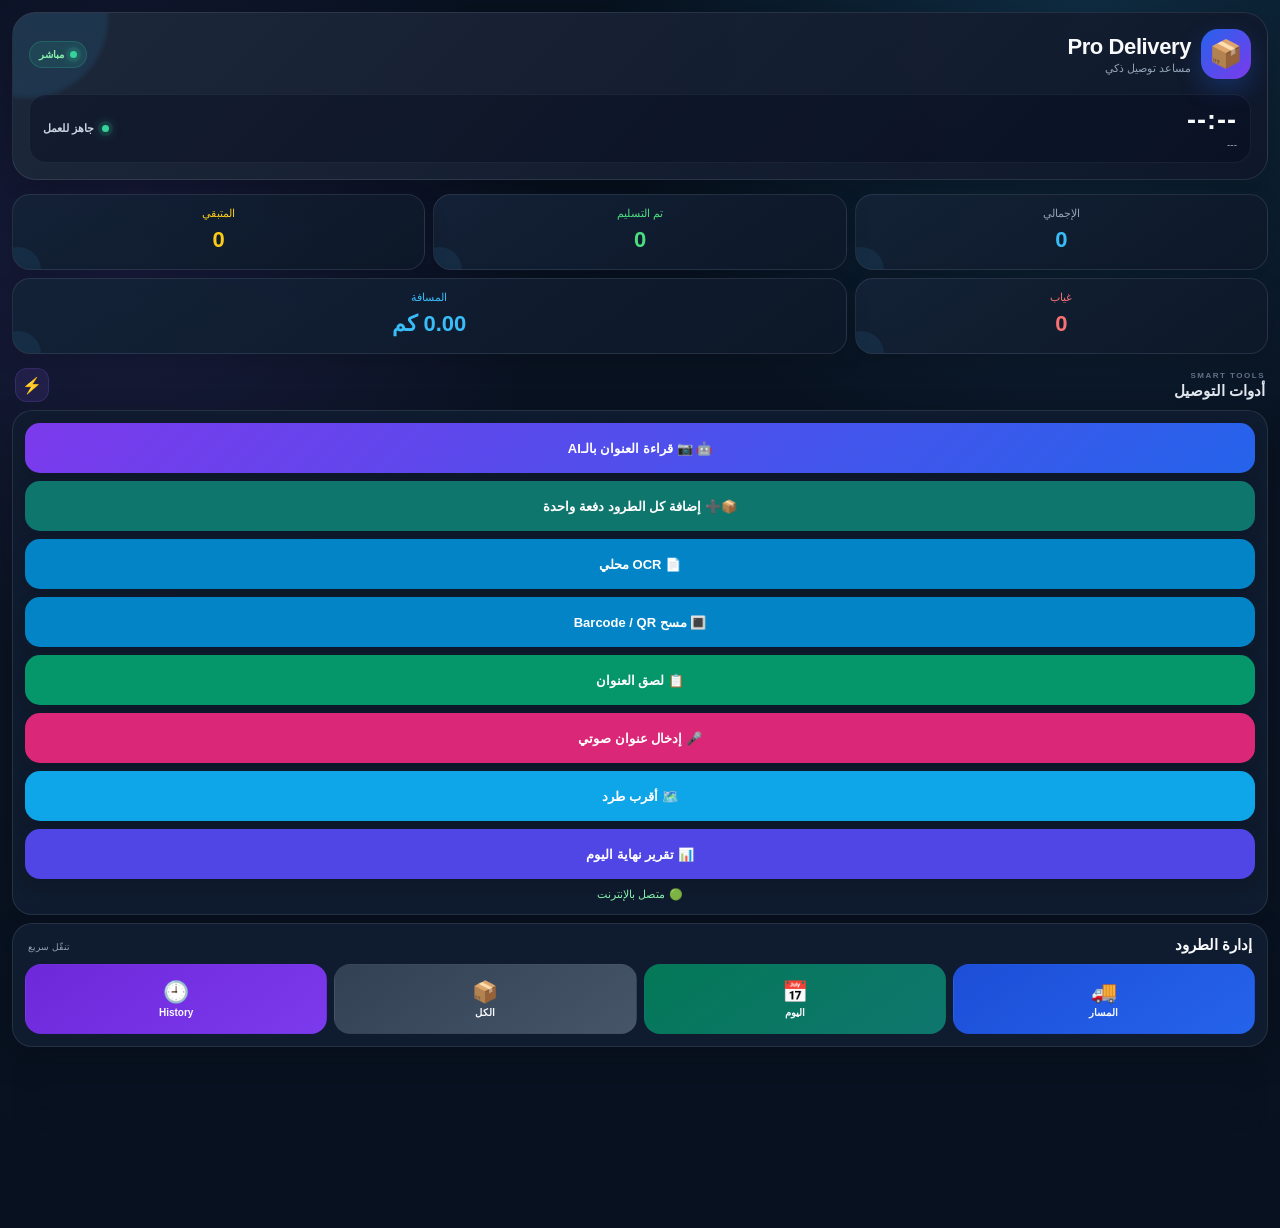
==== commit 9a79afed: "index.html" ====
--- a/index.html
+++ b/index.html
@@ -3129,431 +3129,198 @@
 
 
 function updateUI() {
-
-    const listEl =
-        document.getElementById(
-            "parcelsList"
-        );
-
-
-    const emptyMsg =
-        document.getElementById(
-            "emptyMsg"
-        );
-
-
-    const total =
-        parcels.length;
-
-
-    const delivered =
-        parcels.filter(
-            p =>
-                p.status ===
-                "delivered"
-        ).length;
-
-
-    const absent =
-        parcels.filter(
-            p =>
-                p.status ===
-                "absent"
-        ).length;
-
-
-    const remaining =
-        parcels.filter(
-            p =>
-                p.status ===
-                    "pending" ||
-                p.status ===
-                    "reattempt"
-        ).length;
-
-
-    document.getElementById(
-        "totalCount"
-    ).innerText =
-        total;
-
-
-    document.getElementById(
-        "deliveredCount"
-    ).innerText =
-        delivered;
-
-
-    document.getElementById(
-        "remainingCount"
-    ).innerText =
-        remaining;
-
-
-    document.getElementById(
-        "absentCount"
-    ).innerText =
-        absent;
-
-
-    document.getElementById(
-        "distanceKm"
-    ).innerText =
-        totalDistance.toFixed(2) +
-        " كم";
-
-
-    listEl.innerHTML =
-        "";
-
+    const listEl = document.getElementById("parcelsList");
+
+    // The list may be temporarily hidden/rebuilt by filtered views.
+    // Never assume DOM nodes from the old list still exist.
+    if (!listEl) return;
+
+    let totalEl = document.getElementById("totalCount");
+    let deliveredEl = document.getElementById("deliveredCount");
+    let remainingEl = document.getElementById("remainingCount");
+    let absentEl = document.getElementById("absentCount");
+    let distanceEl = document.getElementById("distanceKm");
+
+    const total = parcels.length;
+
+    const delivered = parcels.filter(
+        p => p && p.status === "delivered"
+    ).length;
+
+    const absent = parcels.filter(
+        p => p && p.status === "absent"
+    ).length;
+
+    const remaining = parcels.filter(
+        p =>
+            p &&
+            (
+                p.status === "pending" ||
+                p.status === "reattempt"
+            )
+    ).length;
+
+    if (totalEl) totalEl.innerText = total;
+    if (deliveredEl) deliveredEl.innerText = delivered;
+    if (remainingEl) remainingEl.innerText = remaining;
+    if (absentEl) absentEl.innerText = absent;
+    if (distanceEl) {
+        distanceEl.innerText =
+            `${Number(totalDistance || 0).toFixed(2)} كم`;
+    }
+
+    // Never keep a stale #emptyMsg reference after innerHTML is cleared.
+    listEl.innerHTML = "";
 
     if (!total) {
-
-        listEl.appendChild(
-            emptyMsg
-        );
-
-        emptyMsg.style.display =
-            "block";
-
+        const emptyMsg = document.createElement("p");
+        emptyMsg.id = "emptyMsg";
+        emptyMsg.className = "empty";
+        emptyMsg.textContent = "ما في طرود مضافة. ابدأ الإدخال!";
+        listEl.appendChild(emptyMsg);
         return;
     }
 
-
-    emptyMsg.style.display =
-        "none";
-
-
-    parcels.forEach(
-        (parcel, index) => {
-
-            const address =
-                getAddress(
-                    parcel
-                );
-
-
-            const mapsUrl =
-                "https://www.google.com/maps/search/?api=1&query=" +
-                encodeURIComponent(
-                    address
-                );
-
-
-            const phone =
-                parcel.phone ||
-                "";
-
-
-            const smsUrl =
-                phone
-                    ? `sms:${phone}?body=${encodeURIComponent(
-                        "Hallo, Ihr Paket wurde erfolgreich zugestellt. Vielen Dank!"
-                    )}`
-                    : "#";
-
-
-            const waUrl =
-                phone
-                    ? `https://wa.me/${phone.replace(
-                        /\D/g,
-                        ""
-                    )}?text=${encodeURIComponent(
-                        "Hallo, ich bin gerade in Ihrer Straße und habe Ihr Paket dabei."
-                    )}`
-                    : "#";
-
-
-            let statusBadge =
-                `<span class="status-badge">قيد الانتظار</span>`;
-
-
-            if (
-                parcel.status ===
-                "delivered"
-            ) {
-
-                statusBadge =
-                    `<span class="status-badge status-delivered">✓ تم</span>`;
-
-            } else if (
-                parcel.status ===
-                "absent"
-            ) {
-
-                statusBadge =
-                    `<span class="status-badge status-absent">✕ غياب</span>`;
-
-            } else if (
-                parcel.status ===
-                "reattempt"
-            ) {
-
-                statusBadge =
-                    `<span class="status-badge status-reattempt">🔄 إعادة</span>`;
-            }
-
-
-            const li =
-                document.createElement(
-                    "li"
-                );
-
-
-            li.innerHTML = `
-
-                <div class="parcel-info">
-
-                    <span>
-                        📦 #${index + 1}
-                        ${
-                            parcel.barcode
-                                ? " · " +
-                                  escapeHTML(
-                                      parcel.barcode
-                                  )
-                                : ""
-                        }
-                    </span>
-
-                    ${statusBadge}
-
+    parcels.forEach((parcel, index) => {
+        const address = getAddress(parcel);
+
+        const mapsUrl =
+            "https://www.google.com/maps/search/?api=1&query=" +
+            encodeURIComponent(address);
+
+        const phone = parcel.phone || "";
+
+        const li = document.createElement("li");
+
+        li.innerHTML = `
+            <div class="parcel-info">
+                <span>
+                    📦 #${index + 1}
+                    ${parcel.barcode
+                        ? " · " + escapeHTML(parcel.barcode)
+                        : ""}
+                </span>
+                ${parcelStatusHTML(parcel)}
+            </div>
+
+            <div class="parcel-info">
+                👤 ${escapeHTML(parcel.name || "بدون اسم")}
+            </div>
+
+            <div class="address-box">
+                📍 ${escapeHTML(address)}
+            </div>
+
+            ${phone ? `
+                <div class="parcel-fields">
+                    📞 ${escapeHTML(phone)}
                 </div>
-
-
-                <div class="parcel-info">
-
-                    <span>
-                        ${escapeHTML(
-                            parcel.name ||
-                            "بدون اسم"
-                        )}
-                    </span>
-
+            ` : ""}
+
+            ${parcel.status === "delivered" ? `
+                <div class="parcel-fields">
+                    🕐 تم التسليم:
+                    ${escapeHTML(
+                        new Date(
+                            parcel.deliveredAt || Date.now()
+                        ).toLocaleString("de-DE")
+                    )}
                 </div>
-
-
-                <div class="address-box">
-
-                    📍
-                    ${escapeHTML(
-                        address
-                    )}
-
+            ` : ""}
+
+            ${parcel.notes ? `
+                <div class="parcel-fields">
+                    📝 ${escapeHTML(parcel.notes)}
                 </div>
-
-
-                <div class="parcel-fields">
-
-                    ${
-                        parcel.phone
-                            ? "📞 " +
-                              escapeHTML(
-                                  parcel.phone
-                              )
-                            : "📞 بدون هاتف"
-                    }
-
-                    ${
-                        parcel.notes
-                            ? "<br>📝 " +
-                              escapeHTML(
-                                  parcel.notes
-                              )
-                            : ""
-                    }
-
-                </div>
-
-
-                <div class="btn-group">
-
+            ` : ""}
+
+            <div class="btn-group">
+                <button
+                    class="action-btn map-btn"
+                    data-parcel-action="navigation"
+                    data-parcel-index="${index}"
+                >
+                    🧭 ملاحة
+                </button>
+
+                <a
+                    href="${mapsUrl}"
+                    target="_blank"
+                    rel="noopener"
+                    class="action-btn map-btn"
+                >
+                    🗺️ خريطة
+                </a>
+
+                ${phone ? `
                     <a
-                        href="${mapsUrl}"
-                        target="_blank"
-                        class="action-btn map-btn"
+                        href="tel:${escapeHTML(phone)}"
+                        class="action-btn"
+                        style="background:#2563eb"
                     >
-                        🗺️ خريطة
+                        📞 اتصال
                     </a>
-
-
-                    ${
-                        phone
-                            ? `
-                                <a
-                                    href="${smsUrl}"
-                                    class="action-btn sms-btn"
-                                >
-                                    💬 SMS
-                                </a>
-                            `
-                            : ""
-                    }
-
-
-                    ${
-                        phone
-                            ? `
-                                <a
-                                    href="${waUrl}"
-                                    target="_blank"
-                                    class="action-btn wa-btn"
-                                >
-                                    🟢 واتساب
-                                </a>
-                            `
-                            : ""
-                    }
-
-
-                    ${
-                        parcel.status !==
-                        "delivered"
-                            ? `
-                                <button
-                                    class="action-btn deliver-btn"
-                                    data-parcel-action="deliver"
-                                    data-parcel-index="${index}"
-                                    onclick="markDelivered(${index})"
-                                >
-                                    ✅ تسليم
-                                </button>
-                            `
-                            : ""
-                    }
-
-
-                    ${
-                        parcel.status !==
-                        "absent"
-                            ? `
-                                <button
-                                    class="action-btn absent-btn"
-                                    data-parcel-action="absent"
-                                    data-parcel-index="${index}"
-                                    onclick="markAbsent(${index})"
-                                >
-                                    🏠 غياب
-                                </button>
-                            `
-                            : ""
-                    }
-
-
+                ` : ""}
+
+                ${phone ? `
                     <button
-                        class="action-btn proof-btn"
-                        data-parcel-action="proof"
+                        class="action-btn wa-btn"
+                        data-parcel-action="whatsapp"
                         data-parcel-index="${index}"
-                        onclick="takeProof(${index})"
                     >
-                        📸 صورة
+                        💬 WhatsApp
                     </button>
-
-
+                ` : ""}
+
+                ${parcel.status !== "delivered" ? `
                     <button
-                        class="action-btn edit-btn"
-                        onclick="editParcel(${index})"
+                        class="action-btn deliver-btn"
+                        data-parcel-action="deliver"
+                        data-parcel-index="${index}"
                     >
-                        ✏️ تعديل
+                        ✅ تسليم
                     </button>
-
-                </div>
-
-
-                ${
-                    parcel.proofUrl
-                        ? `
-                            <img
-                                class="proof-img"
-                                src="${parcel.proofUrl}"
-                            >
-                        `
-                        : ""
-                }
-
-            `;
-
-
-            listEl.appendChild(
-                li
-            );
-        }
-    );
-}
-
-
-/* =====================================================
-   DELIVERED
-===================================================== */
-
-function markDelivered(
-    index
-) {
-
-    const parcel = parcels[index];
-    if (!parcel) return;
-
-    parcel.status = "delivered";
-    parcel.deliveredAt = new Date().toISOString();
-
-    // Save the current GPS position when available.
-    if (Number.isFinite(Number(lastLat)) && Number.isFinite(Number(lastLon))) {
-        parcel.deliveryLat = Number(lastLat);
-        parcel.deliveryLon = Number(lastLon);
-    }
-
-    saveAndSync();
-
-    // Keep the user on the same page and show a clear confirmation.
-    setTimeout(() => {
-        try {
-            alert("تم تأكيد تسليم الطرد وحفظه في History.");
-        } catch (_) {}
-    }, 0);
-}
-
-
-/* =====================================================
-   ABSENT
-===================================================== */
-
-function markAbsent(
-    index
-) {
-
-    const parcel =
-        parcels[index];
-
-
-    parcel.status =
-        "absent";
-
-
-    parcel.attempts =
-        (parcel.attempts || 0) +
-        1;
-
-
-    if (parcel.phone) {
-
-        const text =
-            encodeURIComponent(
-                "Hallo, ich habe versucht, Ihr Paket zuzustellen, aber Sie waren nicht zu Hause."
-            );
-
-
-        window.location.href =
-            `sms:${parcel.phone}?body=${text}`;
-    }
-
-
-    saveAndSync();
-}
-
-
-/* =====================================================
-   EDIT
-===================================================== */
+                ` : ""}
+
+                <button
+                    class="action-btn absent-btn"
+                    data-parcel-action="absent"
+                    data-parcel-index="${index}"
+                >
+                    🏠 غياب
+                </button>
+
+                <button
+                    class="action-btn proof-btn"
+                    data-parcel-action="proof"
+                    data-parcel-index="${index}"
+                >
+                    📸 صورة
+                </button>
+
+                <button
+                    class="action-btn"
+                    style="background:#9333ea"
+                    data-parcel-action="signature"
+                    data-parcel-index="${index}"
+                >
+                    ✍️ توقيع
+                </button>
+
+                <button
+                    class="action-btn edit-btn"
+                    data-parcel-action="edit"
+                    data-parcel-index="${index}"
+                >
+                    ✏️ تعديل
+                </button>
+            </div>
+        `;
+
+        listEl.appendChild(li);
+    });
+}
+
 
 function editParcel(
     index
@@ -3832,16 +3599,11 @@
    LOADING
 ===================================================== */
 
-function showLoading(
-    show
-) {
-
-    document.getElementById(
-        "loading"
-    ).style.display =
-        show
-            ? "block"
-            : "none";
+function showLoading(show) {
+    const loading = document.getElementById("loading");
+    if (!loading) return;
+
+    loading.style.display = show ? "block" : "none";
 }
 
 
@@ -4234,7 +3996,11 @@
     try {
         for(let i=0;i<candidates.length;i++){
             await geocodeForRoute(candidates[i]);
-            document.getElementById('loading').textContent=`📍 تحديد مواقع الطرود ${i+1}/${candidates.length}`;
+            const loadingEl = document.getElementById("loading");
+            if (loadingEl) {
+                loadingEl.textContent =
+                    `📍 تحديد مواقع الطرود ${i + 1}/${candidates.length}`;
+            }
             if(i<candidates.length-1) await new Promise(r=>setTimeout(r,1100));
         }
         const remaining=candidates.filter(p=>Number.isFinite(Number(p.lat))&&Number.isFinite(Number(p.lon)));
@@ -4249,9 +4015,20 @@
         }
         saveAndSync();
         showParcelView('route');
-        const n=ordered[0];
-        const next=document.getElementById('nextStop');
-        if(next){next.style.display='block';next.innerHTML=`<b>🚚 الطرد التالي</b><br>📍 ${escapeHTML(getAddress(n))}<br>📏 ${formatRouteDistance(n.routeDistanceKm)}<br><button class="action-btn map-btn" style="width:100%;margin-top:5px" onclick="openParcelNavigation(${parcels.indexOf(n)})">🧭 الملاحة</button>`;}
+        const n = ordered[0];
+        const next = document.getElementById("nextStop");
+
+        if (next && n) {
+            next.style.display = "block";
+            next.innerHTML =
+                `<b>🚚 الطرد التالي</b><br>` +
+                `📍 ${escapeHTML(getAddress(n))}<br>` +
+                `📏 ${formatRouteDistance(n.routeDistanceKm)}<br>` +
+                `<button class="action-btn map-btn" ` +
+                `style="width:100%;margin-top:5px" ` +
+                `onclick="openParcelNavigation(${parcels.indexOf(n)})">` +
+                `🧭 الملاحة</button>`;
+        }
     } catch(e){ alert(e.message||'تعذر ترتيب المسار.'); }
     finally { setTimeout(()=>showLoading(false),700); }
 }
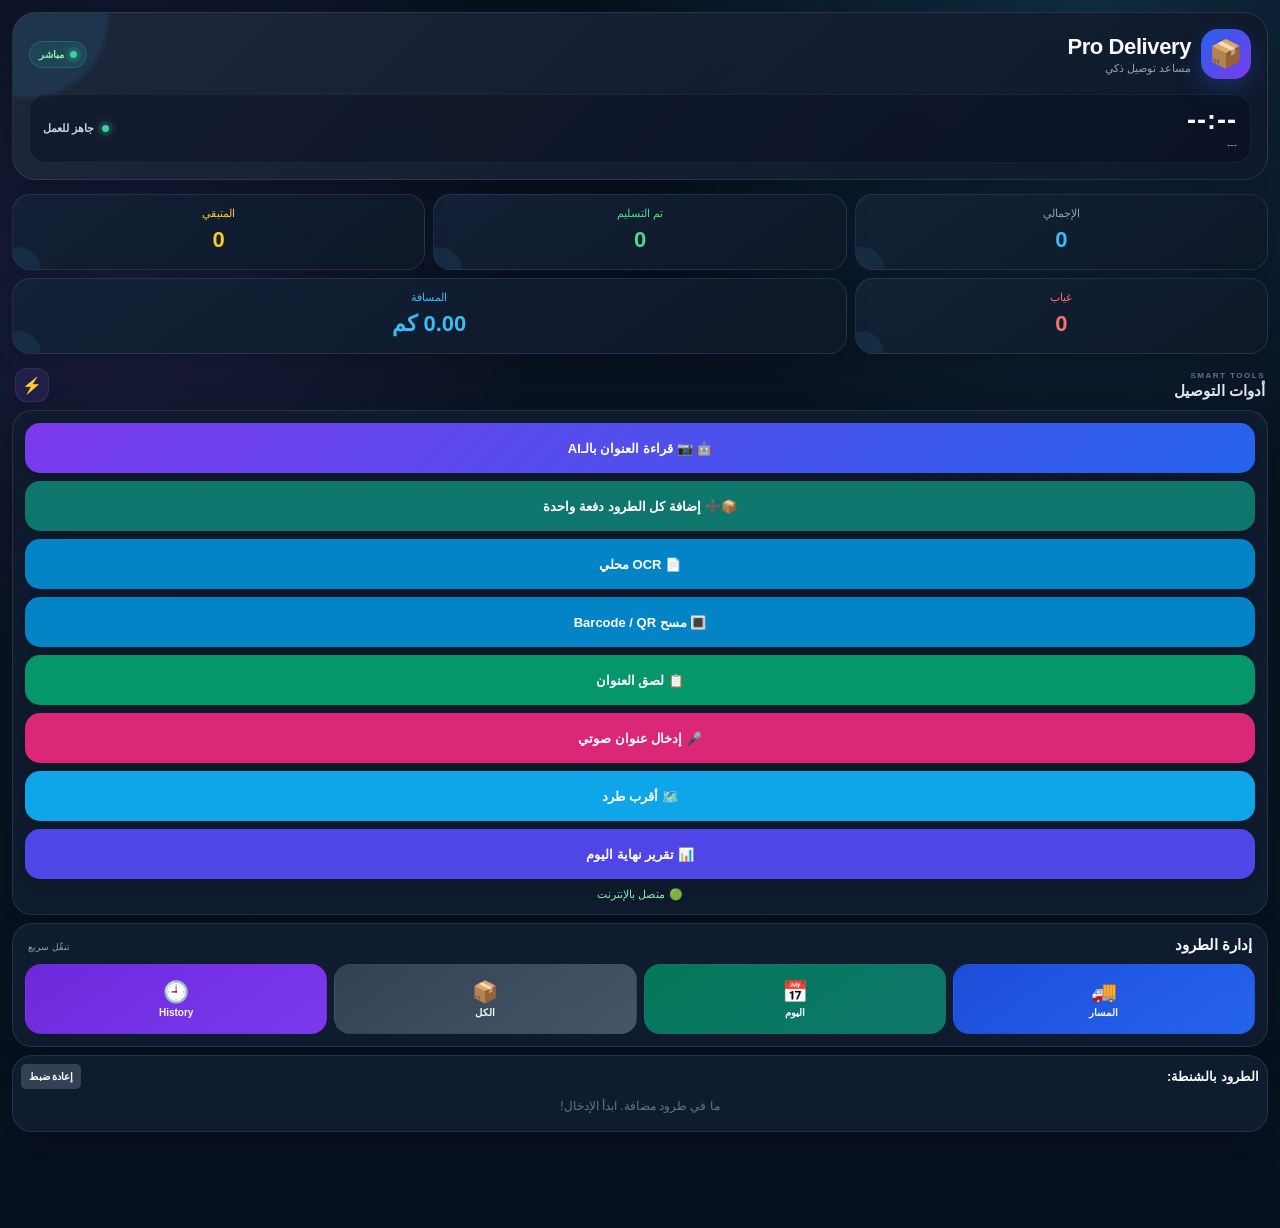
==== commit 2f58bc0d: "index.html" ====
--- a/index.html
+++ b/index.html
@@ -3838,7 +3838,7 @@
             </div>
             <div class="parcel-info">👤 ${escapeHTML(parcel.name || 'بدون اسم')}</div>
             <div class="address-box">📍 ${escapeHTML(address)}</div>
-            ${parcel.routeOrder ? `<div class="route-mini">🔢 ترتيب المسار: ${parcel.routeOrder} · 📏 ${Number(parcel.routeDistanceKm || 0).toFixed(2)} كم</div>` : ''}
+            ${parcel.routeOrder && Number.isFinite(Number(parcel.routeDistanceKm)) ? `<div class="route-mini">🔢 ترتيب المسار: ${parcel.routeOrder} · 📏 ${formatRouteDistance(Number(parcel.routeDistanceKm))}</div>` : ''}
             ${parcel.deliveredAt ? `<div class="parcel-fields">🕐 تم التسليم: ${new Date(parcel.deliveredAt).toLocaleString('de-DE')}</div>` : ''}
             ${parcel.notes ? `<div class="parcel-fields">📝 ${escapeHTML(parcel.notes)}</div>` : ''}
             <div class="btn-group">
@@ -3975,62 +3975,277 @@
 /* Preserve the original list: these additions only add filtered views. */
 const originalSaveParcelForm = window.saveParcelForm;
 
+function isPlausibleGermanyCoordinate(lat, lon) {
+    const a = Number(lat);
+    const b = Number(lon);
+
+    if (
+        !Number.isFinite(a) ||
+        !Number.isFinite(b) ||
+        Math.abs(a) > 90 ||
+        Math.abs(b) > 180
+    ) {
+        return false;
+    }
+
+    // Germany / Göttingen delivery area sanity bounds.
+    // This also catches accidentally swapped lat/lon values
+    // such as lat=9.93, lon=51.53.
+    return (
+        a >= 47.0 &&
+        a <= 55.3 &&
+        b >= 5.5 &&
+        b <= 15.8
+    );
+}
+
 async function geocodeForRoute(parcel) {
-    if (Number.isFinite(Number(parcel.lat)) && Number.isFinite(Number(parcel.lon))) return true;
+    if (!parcel) return false;
+
     const address = getAddress(parcel);
-    if (!address || address === 'عنوان غير مكتمل') return false;
+
+    if (
+        !address ||
+        address === "عنوان غير مكتمل"
+    ) {
+        return false;
+    }
+
     try {
-        const r = await fetch(GEOCODE_BACKEND_URL + '?q=' + encodeURIComponent(address));
+        // IMPORTANT:
+        // Always re-geocode from the actual address for route planning.
+        // This fixes stale/reversed coordinates saved by older versions.
+        const r = await fetch(
+            GEOCODE_BACKEND_URL +
+            "?q=" +
+            encodeURIComponent(address)
+        );
+
         const d = await r.json();
-        if (!d.success || !Number.isFinite(Number(d.lat)) || !Number.isFinite(Number(d.lon))) return false;
-        parcel.lat=Number(d.lat); parcel.lon=Number(d.lon);
+
+        const lat = Number(d?.lat);
+        const lon = Number(d?.lon);
+
+        if (
+            !d?.success ||
+            !isPlausibleGermanyCoordinate(lat, lon)
+        ) {
+            return false;
+        }
+
+        parcel.lat = lat;
+        parcel.lon = lon;
+
+        // Mark that these coordinates were freshly verified.
+        parcel.coordinatesVerified = true;
+
         return true;
-    } catch(e) { return false; }
+    } catch (e) {
+        console.error("Geocode route error:", e);
+        return false;
+    }
 }
 
 async function optimizeRouteSafe() {
-    const candidates=parcels.filter(p=>p.status==='pending'||p.status==='reattempt');
-    if(!candidates.length) return alert('لا توجد طرود متبقية.');
-    if(lastLat===null||lastLon===null) return alert('اسمح للتطبيق بالوصول إلى موقعك أولًا.');
+    const candidates = parcels.filter(
+        p =>
+            p &&
+            (
+                p.status === "pending" ||
+                p.status === "reattempt"
+            )
+    );
+
+    if (!candidates.length) {
+        alert("لا توجد طرود متبقية.");
+        return;
+    }
+
+    const startLat = Number(lastLat);
+    const startLon = Number(lastLon);
+
+    if (
+        !Number.isFinite(startLat) ||
+        !Number.isFinite(startLon) ||
+        Math.abs(startLat) > 90 ||
+        Math.abs(startLon) > 180
+    ) {
+        alert("اسمح للتطبيق بالوصول إلى موقعك أولاً.");
+        return;
+    }
+
     showLoading(true);
+
     try {
-        for(let i=0;i<candidates.length;i++){
-            await geocodeForRoute(candidates[i]);
-            const loadingEl = document.getElementById("loading");
+        const located = [];
+
+        for (let i = 0; i < candidates.length; i++) {
+            const parcel = candidates[i];
+
+            // Delete old route values so stale distances never remain visible.
+            parcel.routeOrder = null;
+            parcel.routeDistanceKm = null;
+
+            const ok = await geocodeForRoute(parcel);
+
+            const loadingEl =
+                document.getElementById("loading");
+
             if (loadingEl) {
                 loadingEl.textContent =
                     `📍 تحديد مواقع الطرود ${i + 1}/${candidates.length}`;
             }
-            if(i<candidates.length-1) await new Promise(r=>setTimeout(r,1100));
-        }
-        const remaining=candidates.filter(p=>Number.isFinite(Number(p.lat))&&Number.isFinite(Number(p.lon)));
-        if(!remaining.length) throw new Error('لم يتم العثور على إحداثيات للطرود.');
-        const ordered=[]; let lat=Number(lastLat), lon=Number(lastLon);
-        while(remaining.length){
-            let bi=0, bd=Infinity;
-            remaining.forEach((p,i)=>{const d=calculateDistance(lat,lon,p.lat,p.lon);if(d<bd){bd=d;bi=i;}});
-            const p=remaining.splice(bi,1)[0];
-            p.routeOrder=ordered.length+1; p.routeDistanceKm=Number(bd.toFixed(2));
-            ordered.push(p); lat=p.lat; lon=p.lon;
-        }
+
+            if (ok) {
+                const coords = {
+                    lat: Number(parcel.lat),
+                    lon: Number(parcel.lon)
+                };
+
+                // Final coordinate sanity check.
+                if (
+                    isPlausibleGermanyCoordinate(
+                        coords.lat,
+                        coords.lon
+                    )
+                ) {
+                    located.push(parcel);
+                }
+            }
+
+            // Respect Nominatim request pacing.
+            if (i < candidates.length - 1) {
+                await new Promise(
+                    resolve => setTimeout(resolve, 1100)
+                );
+            }
+        }
+
+        if (!located.length) {
+            throw new Error(
+                "لم يتم العثور على إحداثيات صالحة للطرود."
+            );
+        }
+
+        const remaining = [...located];
+
+        const ordered = [];
+
+        let currentLat = startLat;
+        let currentLon = startLon;
+
+        while (remaining.length) {
+            let bestIndex = -1;
+            let bestDistance = Infinity;
+
+            for (
+                let i = 0;
+                i < remaining.length;
+                i++
+            ) {
+                const parcel = remaining[i];
+
+                const distance =
+                    calculateDistance(
+                        currentLat,
+                        currentLon,
+                        Number(parcel.lat),
+                        Number(parcel.lon)
+                    );
+
+                if (
+                    Number.isFinite(distance) &&
+                    distance < bestDistance
+                ) {
+                    bestDistance = distance;
+                    bestIndex = i;
+                }
+            }
+
+            if (bestIndex === -1) {
+                break;
+            }
+
+            const nextParcel =
+                remaining.splice(
+                    bestIndex,
+                    1
+                )[0];
+
+            nextParcel.routeOrder =
+                ordered.length + 1;
+
+            nextParcel.routeDistanceKm =
+                Number(
+                    bestDistance.toFixed(3)
+                );
+
+            ordered.push(nextParcel);
+
+            currentLat =
+                Number(nextParcel.lat);
+
+            currentLon =
+                Number(nextParcel.lon);
+        }
+
+        // Any parcel that could not be routed gets no fake distance.
+        candidates.forEach(parcel => {
+            if (!ordered.includes(parcel)) {
+                parcel.routeOrder = null;
+                parcel.routeDistanceKm = null;
+            }
+        });
+
         saveAndSync();
-        showParcelView('route');
-        const n = ordered[0];
-        const next = document.getElementById("nextStop");
-
-        if (next && n) {
+
+        showParcelView("route");
+
+        const first = ordered[0];
+        const next =
+            document.getElementById(
+                "nextStop"
+            );
+
+        if (next && first) {
             next.style.display = "block";
+
             next.innerHTML =
                 `<b>🚚 الطرد التالي</b><br>` +
-                `📍 ${escapeHTML(getAddress(n))}<br>` +
-                `📏 ${formatRouteDistance(n.routeDistanceKm)}<br>` +
-                `<button class="action-btn map-btn" ` +
-                `style="width:100%;margin-top:5px" ` +
-                `onclick="openParcelNavigation(${parcels.indexOf(n)})">` +
-                `🧭 الملاحة</button>`;
-        }
-    } catch(e){ alert(e.message||'تعذر ترتيب المسار.'); }
-    finally { setTimeout(()=>showLoading(false),700); }
+                `📍 ${escapeHTML(
+                    getAddress(first)
+                )}<br>` +
+                `📏 ${formatRouteDistance(
+                    first.routeDistanceKm
+                )}<br>` +
+                `<button
+                    class="action-btn map-btn"
+                    style="width:100%;margin-top:5px"
+                    onclick="openParcelNavigation(${parcels.indexOf(first)})"
+                >
+                    🧭 الملاحة
+                </button>`;
+        }
+
+    } catch (e) {
+
+        console.error(
+            "Route optimization error:",
+            e
+        );
+
+        alert(
+            e?.message ||
+            "تعذر ترتيب المسار."
+        );
+
+    } finally {
+
+        setTimeout(
+            () => showLoading(false),
+            700
+        );
+    }
 }
 
 // Initialize views after the original UI has rendered. The original list remains the source of truth.
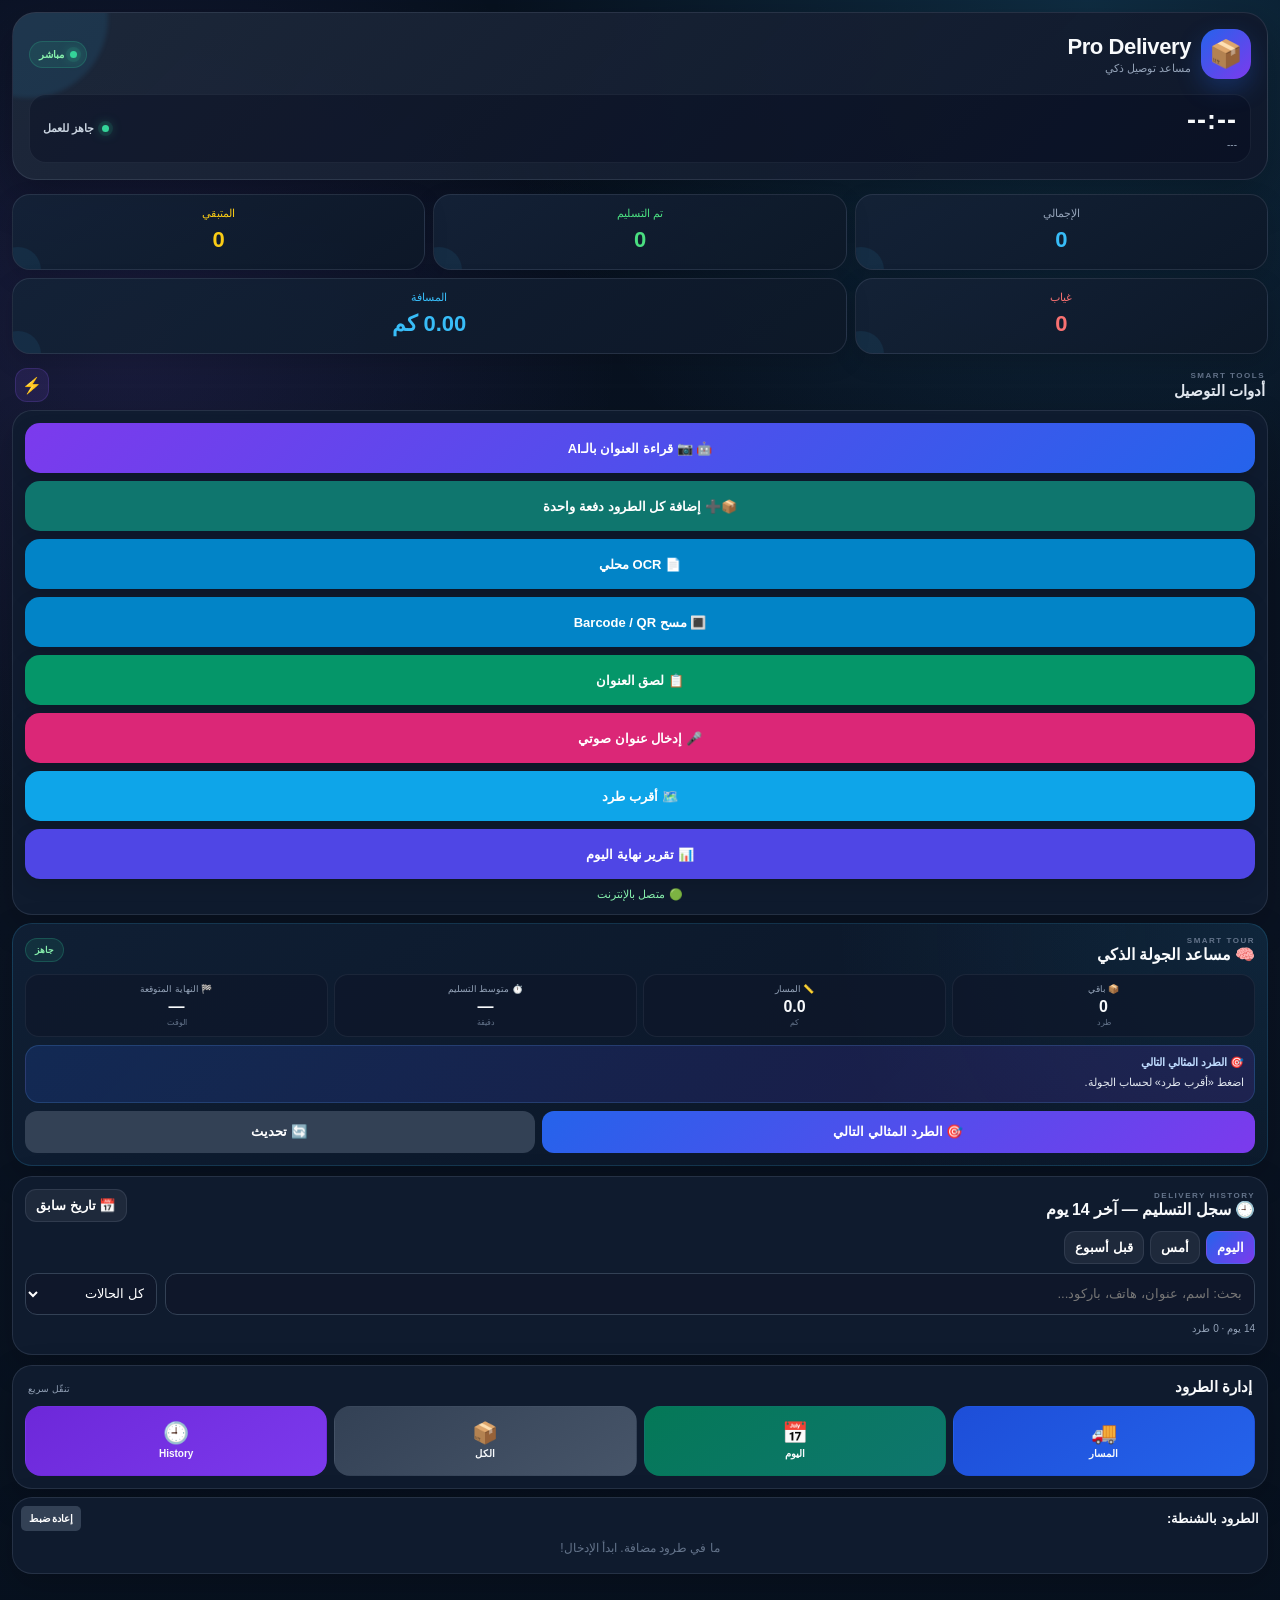
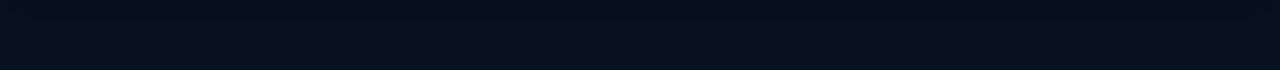
==== commit 9345fd6c: "index.html" ====
--- a/index.html
+++ b/index.html
@@ -802,6 +802,182 @@
                 font-size: 19px;
             }
         }
+    
+        /* Proof / Signature viewer */
+        .media-viewer {
+            position: fixed;
+            inset: 0;
+            z-index: 100000;
+            display: none;
+            align-items: center;
+            justify-content: center;
+            padding: 14px;
+            background: rgba(0,0,0,.94);
+            backdrop-filter: blur(8px);
+        }
+
+        .media-viewer.show { display: flex; }
+
+        .media-viewer-card {
+            width: min(96vw, 760px);
+            max-height: 94vh;
+            display: flex;
+            flex-direction: column;
+            gap: 10px;
+            padding: 12px;
+            border-radius: 20px;
+            background: #0f172a;
+            border: 1px solid #334155;
+        }
+
+        .media-viewer-image {
+            width: 100%;
+            max-height: 72vh;
+            object-fit: contain;
+            background: #fff;
+            border-radius: 12px;
+            touch-action: pinch-zoom;
+        }
+
+        .media-viewer-title {
+            text-align: center;
+            font-size: 14px;
+            font-weight: 800;
+            color: #e2e8f0;
+        }
+
+        .media-viewer-actions {
+            display: grid;
+            grid-template-columns: 1fr 1fr;
+            gap: 8px;
+        }
+
+        .media-viewer-btn {
+            min-height: 44px;
+            border: 0;
+            border-radius: 12px;
+            color: #fff;
+            font-weight: 800;
+            cursor: pointer;
+            font-size: 13px;
+        }
+
+        .media-download {
+            background: linear-gradient(135deg, #2563eb, #7c3aed);
+        }
+
+        .media-close {
+            background: #334155;
+        }
+
+        .proof-img.zoomable,
+        .signature-image.zoomable {
+            cursor: zoom-in;
+        }
+
+    
+        .history-tools-card {
+            padding: 12px;
+            margin-bottom: 10px;
+        }
+
+        .history-tools-head,
+        .history-search-row {
+            display: flex;
+            align-items: center;
+            gap: 8px;
+        }
+
+        .history-tools-head {
+            justify-content: space-between;
+            margin-bottom: 9px;
+        }
+
+        .history-date-btn,
+        .history-day-btn {
+            border: 1px solid rgba(148,163,184,.15);
+            color: #fff;
+            background: #1e293b;
+            border-radius: 11px;
+            padding: 8px 10px;
+            font-weight: 800;
+            cursor: pointer;
+        }
+
+        .history-day-btn.active {
+            background: linear-gradient(135deg,#2563eb,#7c3aed);
+        }
+
+        .history-toolbar {
+            display: flex;
+            gap: 6px;
+            margin-bottom: 9px;
+            overflow-x: auto;
+        }
+
+        .history-search-row {
+            margin-bottom: 8px;
+        }
+
+        .history-search-input {
+            flex: 1;
+            min-width: 0;
+            height: 42px;
+            padding: 0 12px;
+            border-radius: 12px;
+            border: 1px solid #334155;
+            background: #0f172a;
+            color: #fff;
+            outline: none;
+        }
+
+        .history-status-filter {
+            width: 132px;
+            height: 42px;
+            border-radius: 12px;
+            border: 1px solid #334155;
+            background: #0f172a;
+            color: #fff;
+            padding: 0 8px;
+        }
+
+        .history-summary {
+            color: #94a3b8;
+            font-size: 10px;
+            margin-bottom: 8px;
+        }
+
+        @media (max-width: 430px) {
+            .history-search-row {
+                flex-direction: column;
+                align-items: stretch;
+            }
+
+            .history-status-filter {
+                width: 100%;
+            }
+        }
+
+    
+        /* SMART TOUR */
+        .smart-tour-card{padding:12px;margin-bottom:10px;border:1px solid rgba(56,189,248,.16);background:radial-gradient(circle at 100% 0%,rgba(56,189,248,.09),transparent 34%),linear-gradient(145deg,rgba(16,32,53,.96),rgba(10,21,37,.96))}
+        .smart-tour-head{display:flex;align-items:center;justify-content:space-between;gap:8px;margin-bottom:10px}
+        .smart-tour-badge{padding:6px 9px;border-radius:999px;font-size:9px;font-weight:900;color:#86efac;background:rgba(52,211,153,.10);border:1px solid rgba(52,211,153,.22)}
+        .smart-tour-grid{display:grid;grid-template-columns:repeat(4,1fr);gap:6px}
+        .smart-stat{min-width:0;padding:9px 6px;border-radius:14px;background:rgba(15,23,42,.72);border:1px solid rgba(148,163,184,.10);text-align:center}
+        .smart-stat span{display:block;color:#94a3b8;font-size:9px;margin-bottom:4px}
+        .smart-stat strong{display:block;color:#f8fafc;font-size:16px;line-height:1.15;white-space:nowrap}
+        .smart-stat small{display:block;color:#64748b;font-size:8px;margin-top:2px}
+        .smart-next-card{margin-top:8px;padding:10px;border-radius:14px;background:linear-gradient(135deg,rgba(37,99,235,.18),rgba(124,58,237,.16));border:1px solid rgba(96,165,250,.20)}
+        .smart-next-title{font-size:11px;font-weight:900;color:#bfdbfe;margin-bottom:4px}
+        #smartNextText{color:#e2e8f0;font-size:11px;line-height:1.65}
+        .smart-delay-alert{margin-top:8px;padding:9px;border-radius:12px;background:rgba(239,68,68,.10);border:1px solid rgba(239,68,68,.22);color:#fecaca;font-size:10px;line-height:1.6}
+        .smart-tour-actions{display:grid;grid-template-columns:1.4fr 1fr;gap:7px;margin-top:8px}
+        .smart-tour-actions button{min-height:42px;border:0;border-radius:12px;color:#fff;font-weight:900;cursor:pointer}
+        .smart-action-primary{background:linear-gradient(135deg,#2563eb,#7c3aed)}
+        .smart-action-secondary{background:#334155}
+        @media (max-width:430px){.smart-tour-grid{grid-template-columns:repeat(2,1fr)}}
+
     </style>
 
 <style id="batch-camera-style">
@@ -1065,7 +1241,95 @@
         class="next-stop"
     ></div>
 
-    <div class="card navigation-card" id="parcelNavigation">
+    
+
+<div class="card smart-tour-card" id="smartTourCard">
+    <div class="smart-tour-head">
+        <div>
+            <div class="section-kicker">SMART TOUR</div>
+            <strong>🧠 مساعد الجولة الذكي</strong>
+        </div>
+        <span id="smartTourBadge" class="smart-tour-badge">جاهز</span>
+    </div>
+
+    <div class="smart-tour-grid">
+        <div class="smart-stat"><span>📦 باقي</span><strong id="smartRemaining">0</strong><small>طرد</small></div>
+        <div class="smart-stat"><span>📏 المسار</span><strong id="smartDistance">0.0</strong><small>كم</small></div>
+        <div class="smart-stat"><span>⏱️ متوسط التسليم</span><strong id="smartAvgStop">—</strong><small>دقيقة</small></div>
+        <div class="smart-stat"><span>🏁 النهاية المتوقعة</span><strong id="smartEta">—</strong><small>الوقت</small></div>
+    </div>
+
+    <div id="smartNextCard" class="smart-next-card">
+        <div class="smart-next-title">🎯 الطرد المثالي التالي</div>
+        <div id="smartNextText">اضغط «أقرب طرد» لحساب الجولة.</div>
+    </div>
+
+    <div id="smartDelayAlert" class="smart-delay-alert" style="display:none;"></div>
+
+    <div class="smart-tour-actions">
+        <button class="smart-action-primary" onclick="smartChooseNext()">🎯 الطرد المثالي التالي</button>
+        <button class="smart-action-secondary" onclick="updateSmartTourDashboard()">🔄 تحديث</button>
+    </div>
+</div>
+
+<div class="card history-tools-card" id="historyTools">
+    <div class="history-tools-head">
+        <div>
+            <div class="section-kicker">DELIVERY HISTORY</div>
+            <strong>🕘 سجل التسليم — آخر 14 يوم</strong>
+        </div>
+        <button class="history-date-btn" onclick="showHistoryDatePicker()">
+            📅 تاريخ سابق
+        </button>
+    </div>
+
+    <div class="history-toolbar">
+        <button class="history-day-btn active" id="historyTodayBtn"
+                onclick="showHistoryDay(0)">اليوم</button>
+        <button class="history-day-btn" id="historyYesterdayBtn"
+                onclick="showHistoryDay(1)">أمس</button>
+        <button class="history-day-btn" id="historyWeekBtn"
+                onclick="showHistoryDay(7)">قبل أسبوع</button>
+    </div>
+
+    <div class="history-search-row">
+        <input id="historySearchInput"
+               class="history-search-input"
+               type="search"
+               inputmode="search"
+               placeholder="بحث: اسم، عنوان، هاتف، باركود..."
+               oninput="filterHistory()">
+
+        <select id="historyStatusFilter"
+                class="history-status-filter"
+                onchange="filterHistory()">
+            <option value="all">كل الحالات</option>
+            <option value="delivered">تم التسليم</option>
+            <option value="absent">غياب</option>
+            <option value="pending">قيد الانتظار</option>
+            <option value="reattempt">إعادة محاولة</option>
+        </select>
+    </div>
+
+    <div class="history-summary" id="historySummary">
+        14 يوم · 0 طرد
+    </div>
+
+    <div id="historyDateModal" class="modal">
+        <div class="modal-content">
+            <h3>📅 اختر تاريخًا</h3>
+            <input id="historyDateInput"
+                   class="form-input"
+                   type="date">
+            <div class="modal-actions">
+                <button class="modal-btn" onclick="applyHistoryDate()">عرض</button>
+                <button class="modal-btn close-btn" onclick="closeHistoryDatePicker()">إغلاق</button>
+            </div>
+        </div>
+    </div>
+</div>
+
+<div class="card navigation-card" id="parcelNavigation">
         <div class="nav-title">
             <span>إدارة الطرود</span>
             <small>تنقّل سريع</small>
@@ -3459,6 +3723,15 @@
 
 
                     saveAndSync();
+                    updateUI();
+
+                    setTimeout(() => {
+                        try {
+                            showParcelView("history");
+                        } catch (e) {
+                            console.error("History view:", e);
+                        }
+                    }, 0);
                 };
 
 
@@ -3838,7 +4111,12 @@
             </div>
             <div class="parcel-info">👤 ${escapeHTML(parcel.name || 'بدون اسم')}</div>
             <div class="address-box">📍 ${escapeHTML(address)}</div>
-            ${parcel.routeOrder && Number.isFinite(Number(parcel.routeDistanceKm)) ? `<div class="route-mini">🔢 ترتيب المسار: ${parcel.routeOrder} · 📏 ${formatRouteDistance(Number(parcel.routeDistanceKm))}</div>` : ''}
+            ${parcel.routeOrder && Number.isFinite(Number(parcel.routeDistanceKm)) ? `
+    <div class="route-mini">
+        <b>🔢 محطة ${parcel.routeOrder}</b>
+        · 📏 ${formatRouteDistance(Number(parcel.routeDistanceKm))}
+    </div>
+` : ''}
             ${parcel.deliveredAt ? `<div class="parcel-fields">🕐 تم التسليم: ${new Date(parcel.deliveredAt).toLocaleString('de-DE')}</div>` : ''}
             ${parcel.notes ? `<div class="parcel-fields">📝 ${escapeHTML(parcel.notes)}</div>` : ''}
             <div class="btn-group">
@@ -3850,42 +4128,105 @@
                 <button class="action-btn" style="background:#9333ea" data-parcel-action="signature" data-parcel-index="${index}" onclick="openSignature(${index})">✍️ توقيع</button>
                 <button class="action-btn edit-btn" data-parcel-action="edit" data-parcel-index="${index}" onclick="editParcel(${index})">✏️ تعديل</button>
             </div>
-            ${parcel.proofUrl ? `<div style="margin-top:6px"><b>📸 صورة التسليم</b><img class="proof-img" src="${escapeHTML(parcel.proofUrl)}"></div>` : ''}
-            ${parcel.signatureUrl ? `<div style="margin-top:6px"><b>✍️ توقيع المستلم</b><img class="proof-img" src="${escapeHTML(parcel.signatureUrl)}"></div>` : ''}
+            ${parcel.proofUrl ? `<div style="margin-top:6px"><b>📸 صورة التسليم</b><img class="proof-img zoomable" src="${escapeHTML(parcel.proofUrl)}" data-media-viewer data-media-type="proof" data-media-src="${encodeURIComponent(parcel.proofUrl)}" data-media-viewer data-media-type="proof" data-media-src="${encodeURIComponent(parcel.proofUrl)}"></div>` : ''}
+            ${parcel.signatureUrl ? `<div style="margin-top:6px"><b>✍️ توقيع المستلم</b><img class="proof-img zoomable signature-image" src="${escapeHTML(parcel.signatureUrl)}" data-media-viewer data-media-type="signature" data-media-src="${encodeURIComponent(parcel.signatureUrl)}" data-media-viewer data-media-type="signature" data-media-src="${encodeURIComponent(parcel.signatureUrl)}"></div>` : ''}
             ${parcel.status === 'delivered' && phone ? `<button class="action-main-btn" style="background:#16a34a;margin-top:6px" onclick="sendDeliveryConfirmation(${index})">💬 تأكيد التسليم WhatsApp</button>` : ''}
         </div>`;
 }
 
 function showParcelView(view) {
-    const box = document.getElementById('filteredParcelView');
+    const box = document.getElementById("filteredParcelView");
     if (!box) return;
 
-    const original = document.getElementById('parcelsList');
-    const originalCard = original ? original.closest('.card') : null;
-
-    // Keep the original "الطرود بالشنطة" list visible for ALL.
-    if (originalCard) originalCard.style.display = view === 'all' ? 'block' : 'none';
-
-    if (view === 'all') {
-        box.style.display = 'none';
+    const original = document.getElementById("parcelsList");
+    const originalCard =
+        original ? original.closest(".card") : null;
+
+    if (originalCard) {
+        originalCard.style.display =
+            view === "all" ? "block" : "none";
+    }
+
+    if (view === "all") {
+        box.style.display = "none";
         return;
     }
 
-    box.style.display = 'block';
+    box.style.display = "block";
 
     let list = [];
-    if (view === 'today') {
+
+    if (view === "today") {
         list = parcels.filter(isParcelToday);
-    } else if (view === 'history') {
-        list = parcels.filter(p => p.status === 'delivered');
+
+    } else if (view === "history") {
+        list = parcels.filter(
+            p => p && p.status === "delivered"
+        );
+
+    } else if (view === "route") {
+        // Active route: delivered parcels are archived in History.
+        list = parcels.filter(
+            p =>
+                p &&
+                p.status !== "delivered" &&
+                p.status !== "absent" &&
+                Number.isFinite(
+                    Number(p.routeOrder)
+                ) &&
+                Number.isFinite(
+                    Number(p.routeDistanceKm)
+                )
+        );
+
+        list.sort(
+            (a, b) =>
+                Number(a.routeOrder) -
+                Number(b.routeOrder)
+        );
+
     } else {
-        list = parcels.filter(p => p.status === 'pending' || p.status === 'reattempt');
-        list.sort((a,b) => Number(a.routeOrder || 999999) - Number(b.routeOrder || 999999));
-    }
-
-    const title = view === 'today' ? '📅 طرود اليوم' : view === 'history' ? '🕘 الطرود المستلمة' : '🚚 مسار التسليم';
-    box.innerHTML = `<div style="font-weight:bold;color:#38bdf8;margin-bottom:6px">${title} <span class="section-count">(${list.length})</span></div>` +
-        (list.length ? list.map(p => renderFilteredParcel(p, parcels.indexOf(p))).join('') : '<div class="empty">لا توجد طرود هنا.</div>');
+        list = parcels.filter(
+            p =>
+                p &&
+                (
+                    p.status === "pending" ||
+                    p.status === "reattempt"
+                )
+        );
+    }
+
+    const title =
+        view === "today"
+            ? "📅 طرود اليوم"
+            : view === "history"
+                ? "🕘 الطرود المستلمة"
+                : "🚚 مسار التسليم";
+
+    box.innerHTML =
+        `<div style="font-weight:bold;color:#38bdf8;margin-bottom:8px">
+            ${title}
+            <span class="section-count">
+                (${list.length})
+            </span>
+        </div>` +
+        (
+            list.length
+                ? list
+                    .map(
+                        p =>
+                            renderFilteredParcel(
+                                p,
+                                parcels.indexOf(p)
+                            )
+                    )
+                    .join("")
+                : `
+                    <div class="empty">
+                        لا توجد طرود هنا.
+                    </div>
+                `
+        );
 }
 
 function openParcelNavigation(index) {
@@ -4199,6 +4540,11 @@
 
         saveAndSync();
 
+
+
+        // Render the complete route: stop 1, stop 2, stop 3, ... last stop.
+
+
         showParcelView("route");
 
         const first = ordered[0];
@@ -4261,6 +4607,79 @@
    Works for dynamically rendered parcel cards too.
 ===================================================== */
 
+
+function markDelivered(index) {
+    const parcel = parcels[index];
+
+    if (!parcel) {
+        alert("الطرد غير موجود.");
+        return;
+    }
+
+    // Instant UI state: mark and remove from active route immediately.
+    parcel.status = "delivered";
+    parcel.deliveredAt = new Date().toISOString();
+    parcel.routeOrder = null;
+    parcel.routeDistanceKm = null;
+
+    // Save immediately; do not wait for GPS or WhatsApp.
+    saveAndSync();
+    updateUI();
+
+    // Open History immediately.
+    setTimeout(() => {
+        try {
+            showParcelView("history");
+        } catch (e) {
+            console.error("History view:", e);
+        }
+    }, 0);
+
+    // GPS is optional and happens in the background.
+    if (
+        navigator.geolocation &&
+        typeof navigator.geolocation.getCurrentPosition === "function"
+    ) {
+        navigator.geolocation.getCurrentPosition(
+            position => {
+                parcel.deliveredLat =
+                    position.coords.latitude;
+                parcel.deliveredLon =
+                    position.coords.longitude;
+
+                // Persist the GPS enrichment without blocking the UI.
+                try {
+                    localStorage.setItem(
+                        "saved_parcels",
+                        JSON.stringify(parcels)
+                    );
+                } catch (e) {
+                    console.error("GPS save:", e);
+                }
+            },
+            () => {},
+            {
+                enableHighAccuracy: true,
+                timeout: 3000,
+                maximumAge: 30000
+            }
+        );
+    }
+
+    // WhatsApp is also optional; launch it after the UI has changed.
+    if (parcel.phone) {
+        setTimeout(() => {
+            try {
+                sendDeliveryConfirmation(index);
+            } catch (e) {
+                console.error("WhatsApp:", e);
+            }
+        }, 50);
+    }
+
+    smartRecordDelivery();
+}
+
 window.markDelivered = markDelivered;
 window.markAbsent = markAbsent;
 window.takeProof = takeProof;
@@ -4339,6 +4758,593 @@
         .replace(/[\u0000-\u0008\u000B\u000C\u000E-\u001F]/g, "")
         .trim();
 }
+
+
+
+let currentMediaDataUrl = "";
+let currentMediaFilename = "delivery-proof.png";
+
+function openMediaViewer(dataUrl, title, filename) {
+    if (!dataUrl) return;
+
+    const viewer = document.getElementById("mediaViewer");
+    const image = document.getElementById("mediaViewerImage");
+    const titleEl = document.getElementById("mediaViewerTitle");
+    const downloadBtn = document.getElementById("mediaDownloadBtn");
+
+    if (!viewer || !image || !titleEl || !downloadBtn) return;
+
+    currentMediaDataUrl = dataUrl;
+    currentMediaFilename = filename || "delivery-proof.png";
+
+    titleEl.textContent = title || "إثبات التسليم";
+    image.src = dataUrl;
+
+    viewer.classList.add("show");
+    viewer.setAttribute("aria-hidden", "false");
+
+    downloadBtn.onclick = () => {
+        saveMediaImage(
+            currentMediaDataUrl,
+            currentMediaFilename
+        );
+    };
+}
+
+function closeMediaViewer() {
+    const viewer = document.getElementById("mediaViewer");
+    const image = document.getElementById("mediaViewerImage");
+
+    if (!viewer) return;
+
+    viewer.classList.remove("show");
+    viewer.setAttribute("aria-hidden", "true");
+
+    if (image) image.removeAttribute("src");
+
+    currentMediaDataUrl = "";
+}
+
+function saveMediaImage(dataUrl, filename) {
+    if (!dataUrl) return;
+
+    try {
+        const a = document.createElement("a");
+        a.href = dataUrl;
+        a.download = filename || "delivery-proof.png";
+        a.rel = "noopener";
+        document.body.appendChild(a);
+        a.click();
+        a.remove();
+    } catch (error) {
+        console.error("Image save:", error);
+        window.open(dataUrl, "_blank", "noopener");
+    }
+}
+
+document.addEventListener("click", function(event) {
+    const viewer = document.getElementById("mediaViewer");
+    if (viewer && event.target === viewer) {
+        closeMediaViewer();
+    }
+
+    const media = event.target.closest("[data-media-viewer]");
+    if (!media) return;
+
+    const encoded = media.getAttribute("data-media-src");
+    const type = media.getAttribute("data-media-type");
+
+    if (!encoded) return;
+
+    try {
+        const src = decodeURIComponent(encoded);
+
+        openMediaViewer(
+            src,
+            type === "signature"
+                ? "✍️ توقيع المستلم"
+                : "📸 صورة التسليم",
+            type === "signature"
+                ? "recipient-signature.png"
+                : "delivery-proof.png"
+        );
+    } catch (error) {
+        console.error("Media viewer:", error);
+    }
+});
+
+
+
+/* =========================================================
+   HISTORY — 14 DAYS + DATE PICKER + SEARCH + STATUS
+========================================================= */
+
+let historySelectedOffset = 0;
+let historySelectedDate = null;
+
+function startOfLocalDay(date) {
+    const d = new Date(date);
+    d.setHours(0, 0, 0, 0);
+    return d;
+}
+
+function parcelHistoryDate(parcel) {
+    if (!parcel) return null;
+
+    const raw =
+        parcel.deliveredAt ||
+        parcel.createdAt ||
+        parcel.date ||
+        null;
+
+    if (!raw) return null;
+
+    const d = new Date(raw);
+
+    if (Number.isNaN(d.getTime())) return null;
+
+    return d;
+}
+
+function isWithinLast14Days(parcel) {
+    const d = parcelHistoryDate(parcel);
+    if (!d) return false;
+
+    const today = startOfLocalDay(new Date());
+    const cutoff = new Date(today);
+    cutoff.setDate(today.getDate() - 13);
+
+    return d >= cutoff && d < new Date(today.getTime() + 86400000);
+}
+
+function sameLocalDay(a, b) {
+    if (!a || !b) return false;
+
+    return (
+        a.getFullYear() === b.getFullYear() &&
+        a.getMonth() === b.getMonth() &&
+        a.getDate() === b.getDate()
+    );
+}
+
+function statusLabel(status) {
+    if (status === "delivered") return "تم التسليم";
+    if (status === "absent") return "غياب";
+    if (status === "reattempt") return "إعادة محاولة";
+    return "قيد الانتظار";
+}
+
+function filterHistory() {
+    renderHistory14(
+        historySelectedOffset,
+        historySelectedDate
+    );
+}
+
+function showHistoryDay(offset) {
+    historySelectedOffset = Number(offset) || 0;
+    historySelectedDate = null;
+
+    document
+        .querySelectorAll(".history-day-btn")
+        .forEach(btn => btn.classList.remove("active"));
+
+    if (historySelectedOffset === 0) {
+        document.getElementById("historyTodayBtn")?.classList.add("active");
+    } else if (historySelectedOffset === 1) {
+        document.getElementById("historyYesterdayBtn")?.classList.add("active");
+    } else if (historySelectedOffset === 7) {
+        document.getElementById("historyWeekBtn")?.classList.add("active");
+    }
+
+    renderHistory14(historySelectedOffset, null);
+}
+
+function showHistoryDatePicker() {
+    const modal = document.getElementById("historyDateModal");
+    const input = document.getElementById("historyDateInput");
+
+    if (!modal || !input) return;
+
+    const max = new Date();
+    const min = new Date();
+    min.setDate(max.getDate() - 13);
+
+    input.max = max.toISOString().slice(0, 10);
+    input.min = min.toISOString().slice(0, 10);
+
+    const current = historySelectedDate || new Date();
+    input.value = current.toISOString().slice(0, 10);
+
+    modal.classList.add("show");
+}
+
+function closeHistoryDatePicker() {
+    document
+        .getElementById("historyDateModal")
+        ?.classList.remove("show");
+}
+
+function applyHistoryDate() {
+    const input =
+        document.getElementById("historyDateInput");
+
+    if (!input?.value) return;
+
+    const chosen = new Date(
+        input.value + "T00:00:00"
+    );
+
+    const today = startOfLocalDay(new Date());
+    const chosenDay = startOfLocalDay(chosen);
+    const diff =
+        Math.round(
+            (today - chosenDay) /
+            86400000
+        );
+
+    if (
+        diff < 0 ||
+        diff > 13
+    ) {
+        alert("يمكن الرجوع فقط إلى آخر 14 يومًا.");
+        return;
+    }
+
+    historySelectedDate = chosen;
+    historySelectedOffset = diff;
+
+    document
+        .querySelectorAll(".history-day-btn")
+        .forEach(btn => btn.classList.remove("active"));
+
+    closeHistoryDatePicker();
+    renderHistory14(diff, chosen);
+}
+
+function renderHistory14(offset = 0, selectedDate = null) {
+    const box =
+        document.getElementById("filteredParcelView");
+
+    if (!box) return;
+
+    const original =
+        document.getElementById("parcelsList");
+
+    const originalCard =
+        original
+            ? original.closest(".card")
+            : null;
+
+    if (originalCard) {
+        originalCard.style.display = "none";
+    }
+
+    box.style.display = "block";
+
+    const query =
+        String(
+            document.getElementById("historySearchInput")?.value || ""
+        )
+        .trim()
+        .toLowerCase();
+
+    const status =
+        document.getElementById("historyStatusFilter")?.value ||
+        "all";
+
+    let targetDay = selectedDate;
+
+    if (!targetDay) {
+        targetDay = new Date();
+        targetDay.setDate(
+            targetDay.getDate() - Number(offset || 0)
+        );
+    }
+
+    targetDay = startOfLocalDay(targetDay);
+
+    let list = parcels.filter(parcel => {
+        const d = parcelHistoryDate(parcel);
+        if (!d) return false;
+
+        if (!isWithinLast14Days(parcel)) return false;
+
+        if (!sameLocalDay(d, targetDay)) return false;
+
+        if (
+            status !== "all" &&
+            String(parcel.status || "pending") !== status
+        ) {
+            return false;
+        }
+
+        if (query) {
+            const haystack = [
+                parcel.name,
+                parcel.address,
+                parcel.street,
+                parcel.house,
+                parcel.zip,
+                parcel.city,
+                parcel.phone,
+                parcel.barcode,
+                parcel.notes,
+                statusLabel(parcel.status)
+            ]
+            .filter(Boolean)
+            .join(" ")
+            .toLowerCase();
+
+            if (!haystack.includes(query)) {
+                return false;
+            }
+        }
+
+        return true;
+    });
+
+    list.sort((a, b) => {
+        const da = parcelHistoryDate(a)?.getTime() || 0;
+        const db = parcelHistoryDate(b)?.getTime() || 0;
+        return db - da;
+    });
+
+    const label =
+        targetDay.toLocaleDateString(
+            "ar-DE",
+            {
+                weekday: "long",
+                day: "2-digit",
+                month: "long"
+            }
+        );
+
+    const summary =
+        document.getElementById("historySummary");
+
+    if (summary) {
+        summary.textContent =
+            `${label} · ${list.length} طرد`;
+    }
+
+    box.innerHTML = `
+        <div style="font-weight:900;color:#38bdf8;margin-bottom:8px">
+            🕘 ${label}
+            <span style="color:#94a3b8;font-size:10px">
+                · آخر 14 يوم
+            </span>
+        </div>
+        ${
+            list.length
+                ? list
+                    .map(
+                        p =>
+                            renderFilteredParcel(
+                                p,
+                                parcels.indexOf(p)
+                            )
+                    )
+                    .join("")
+                : `<div class="empty">
+                    لا توجد نتائج بهذا التاريخ/البحث.
+                   </div>`
+        }
+    `;
+}
+
+// Keep normal History button useful: show today's delivered history.
+const originalShowParcelView =
+    window.showParcelView;
+
+window.showParcelView =
+function(view) {
+    if (view === "history") {
+        showHistoryDay(0);
+        return;
+    }
+
+    if (typeof originalShowParcelView === "function") {
+        return originalShowParcelView(view);
+    }
+};
+
+// Re-render History automatically after a delivery or proof save.
+const originalMarkDelivered =
+    window.markDelivered;
+
+if (typeof originalMarkDelivered === "function") {
+    window.markDelivered =
+    async function(index) {
+        const result =
+            await originalMarkDelivered(index);
+
+        if (
+            document.getElementById("historySearchInput")
+        ) {
+            renderHistory14(
+                historySelectedOffset,
+                historySelectedDate
+            );
+        }
+
+        return result;
+    };
+}
+
+// Initialize the history toolbar safely.
+document.addEventListener(
+    "DOMContentLoaded",
+    function() {
+        if (
+            document.getElementById("historyTools")
+        ) {
+            renderHistory14(0, null);
+        }
+    }
+);
+
+
+
+function smartTodayDelivered() {
+    return parcels.filter(p =>
+        p && p.status === "delivered" && p.deliveredAt
+    ).sort((a,b) => new Date(a.deliveredAt) - new Date(b.deliveredAt));
+}
+
+function smartAverageStopMinutes() {
+    const done = smartTodayDelivered();
+    const intervals = [];
+
+    for (let i = 1; i < done.length; i++) {
+        const a = new Date(done[i-1].deliveredAt).getTime();
+        const b = new Date(done[i].deliveredAt).getTime();
+        const mins = (b - a) / 60000;
+        if (Number.isFinite(mins) && mins >= 0.5 && mins <= 30) intervals.push(mins);
+    }
+
+    if (!intervals.length) {
+        const stored = Number(localStorage.getItem("smart_avg_stop_minutes"));
+        return Number.isFinite(stored) && stored > 0 ? stored : null;
+    }
+
+    const avg = Math.max(1, Math.min(30,
+        intervals.reduce((a,b)=>a+b,0) / intervals.length
+    ));
+
+    const rounded = Number(avg.toFixed(1));
+    localStorage.setItem("smart_avg_stop_minutes", String(rounded));
+    return rounded;
+}
+
+function smartRemainingParcels() {
+    return parcels.filter(p =>
+        p &&
+        (p.status === "pending" || p.status === "reattempt")
+    );
+}
+
+function smartRouteDistanceKm() {
+    return smartRemainingParcels().reduce((sum,p) => {
+        const d = Number(p.routeDistanceKm);
+        return Number.isFinite(d) ? sum + d : sum;
+    }, 0);
+}
+
+function smartEstimateEndTime() {
+    const remaining = smartRemainingParcels().length;
+    if (!remaining) return null;
+
+    const avg = smartAverageStopMinutes() || 4;
+    const km = smartRouteDistanceKm();
+    const driveMinutes = Math.max(0, (km / 25) * 60);
+
+    return new Date(
+        Date.now() + (remaining * avg + driveMinutes) * 60000
+    );
+}
+
+function smartChooseNext() {
+    const list = smartRemainingParcels();
+    const box = document.getElementById("smartNextText");
+
+    if (!list.length) {
+        if (box) box.textContent = "✅ لا توجد طرود متبقية.";
+        return null;
+    }
+
+    const sorted = [...list].sort((a,b) => {
+        const ao = Number(a.routeOrder);
+        const bo = Number(b.routeOrder);
+
+        if (Number.isFinite(ao) && Number.isFinite(bo)) return ao - bo;
+
+        const ad = Number(a.routeDistanceKm);
+        const bd = Number(b.routeDistanceKm);
+
+        return (
+            (Number.isFinite(ad) ? ad : Infinity) -
+            (Number.isFinite(bd) ? bd : Infinity)
+        );
+    });
+
+    const p = sorted[0];
+    const idx = parcels.indexOf(p);
+    const km = Number(p.routeDistanceKm);
+    const dist = Number.isFinite(km) ? formatRouteDistance(km) : "المسافة غير محسوبة";
+
+    if (box) {
+        box.innerHTML =
+            `📦 ${escapeHTML(p.name || "بدون اسم")}<br>` +
+            `📍 ${escapeHTML(getAddress(p))}<br>` +
+            `📏 ${dist}<br>` +
+            (p.routeOrder ? `🔢 محطة ${p.routeOrder}<br>` : "") +
+            `<button class="action-btn map-btn" style="width:100%;margin-top:6px" onclick="openParcelNavigation(${idx})">🧭 اذهب الآن</button>`;
+    }
+
+    const badge = document.getElementById("smartTourBadge");
+    if (badge) badge.textContent = `التالي: ${p.routeOrder || "الأقرب"}`;
+
+    return p;
+}
+
+function smartUpdateDelayAlert() {
+    const box = document.getElementById("smartDelayAlert");
+    if (!box) return;
+
+    const avg = smartAverageStopMinutes() || 4;
+    const delayed = smartRemainingParcels().filter(p => {
+        const d = parcelHistoryDate(p);
+        if (!d) return false;
+        return ((Date.now() - d.getTime()) / 60000) > Math.max(45, avg * 8);
+    });
+
+    if (!delayed.length) {
+        box.style.display = "none";
+        box.textContent = "";
+        return;
+    }
+
+    box.style.display = "block";
+    box.innerHTML =
+        `⚠️ يوجد ${delayed.length} طرد متأخر نسبيًا. ` +
+        `يمكنك إعادة حساب المسار لإعطاءه أولوية.`;
+}
+
+function updateSmartTourDashboard() {
+    const rem = smartRemainingParcels();
+    const km = smartRouteDistanceKm();
+    const avg = smartAverageStopMinutes();
+    const eta = smartEstimateEndTime();
+
+    const set = (id, value) => {
+        const el = document.getElementById(id);
+        if (el) el.textContent = value;
+    };
+
+    set("smartRemaining", String(rem.length));
+    set("smartDistance", km.toFixed(1));
+    set("smartAvgStop", avg ? avg.toFixed(1) : "—");
+    set("smartEta", eta ? eta.toLocaleTimeString("de-DE",{hour:"2-digit",minute:"2-digit"}) : "—");
+
+    const badge = document.getElementById("smartTourBadge");
+    if (badge) badge.textContent = rem.length ? "جاري الجولة" : "منتهية";
+
+    smartChooseNext();
+    smartUpdateDelayAlert();
+}
+
+function smartRecordDelivery() {
+    try {
+        smartAverageStopMinutes();
+        updateSmartTourDashboard();
+    } catch (e) {
+        console.log("Smart tour:", e);
+    }
+}
+
+setInterval(smartUpdateDelayAlert, 60000);
+document.addEventListener("DOMContentLoaded", updateSmartTourDashboard);
 
 </script>
 
@@ -4364,5 +5370,21 @@
   </div>
 </div>
 
+
+<div id="mediaViewer" class="media-viewer" aria-hidden="true">
+    <div class="media-viewer-card" onclick="event.stopPropagation()">
+        <div id="mediaViewerTitle" class="media-viewer-title">إثبات التسليم</div>
+        <img id="mediaViewerImage" class="media-viewer-image" alt="إثبات التسليم">
+        <div class="media-viewer-actions">
+            <button id="mediaDownloadBtn" class="media-viewer-btn media-download">
+                💾 حفظ الصورة
+            </button>
+            <button class="media-viewer-btn media-close" onclick="closeMediaViewer()">
+                إغلاق
+            </button>
+        </div>
+    </div>
+</div>
+
 </body>
 </html>
